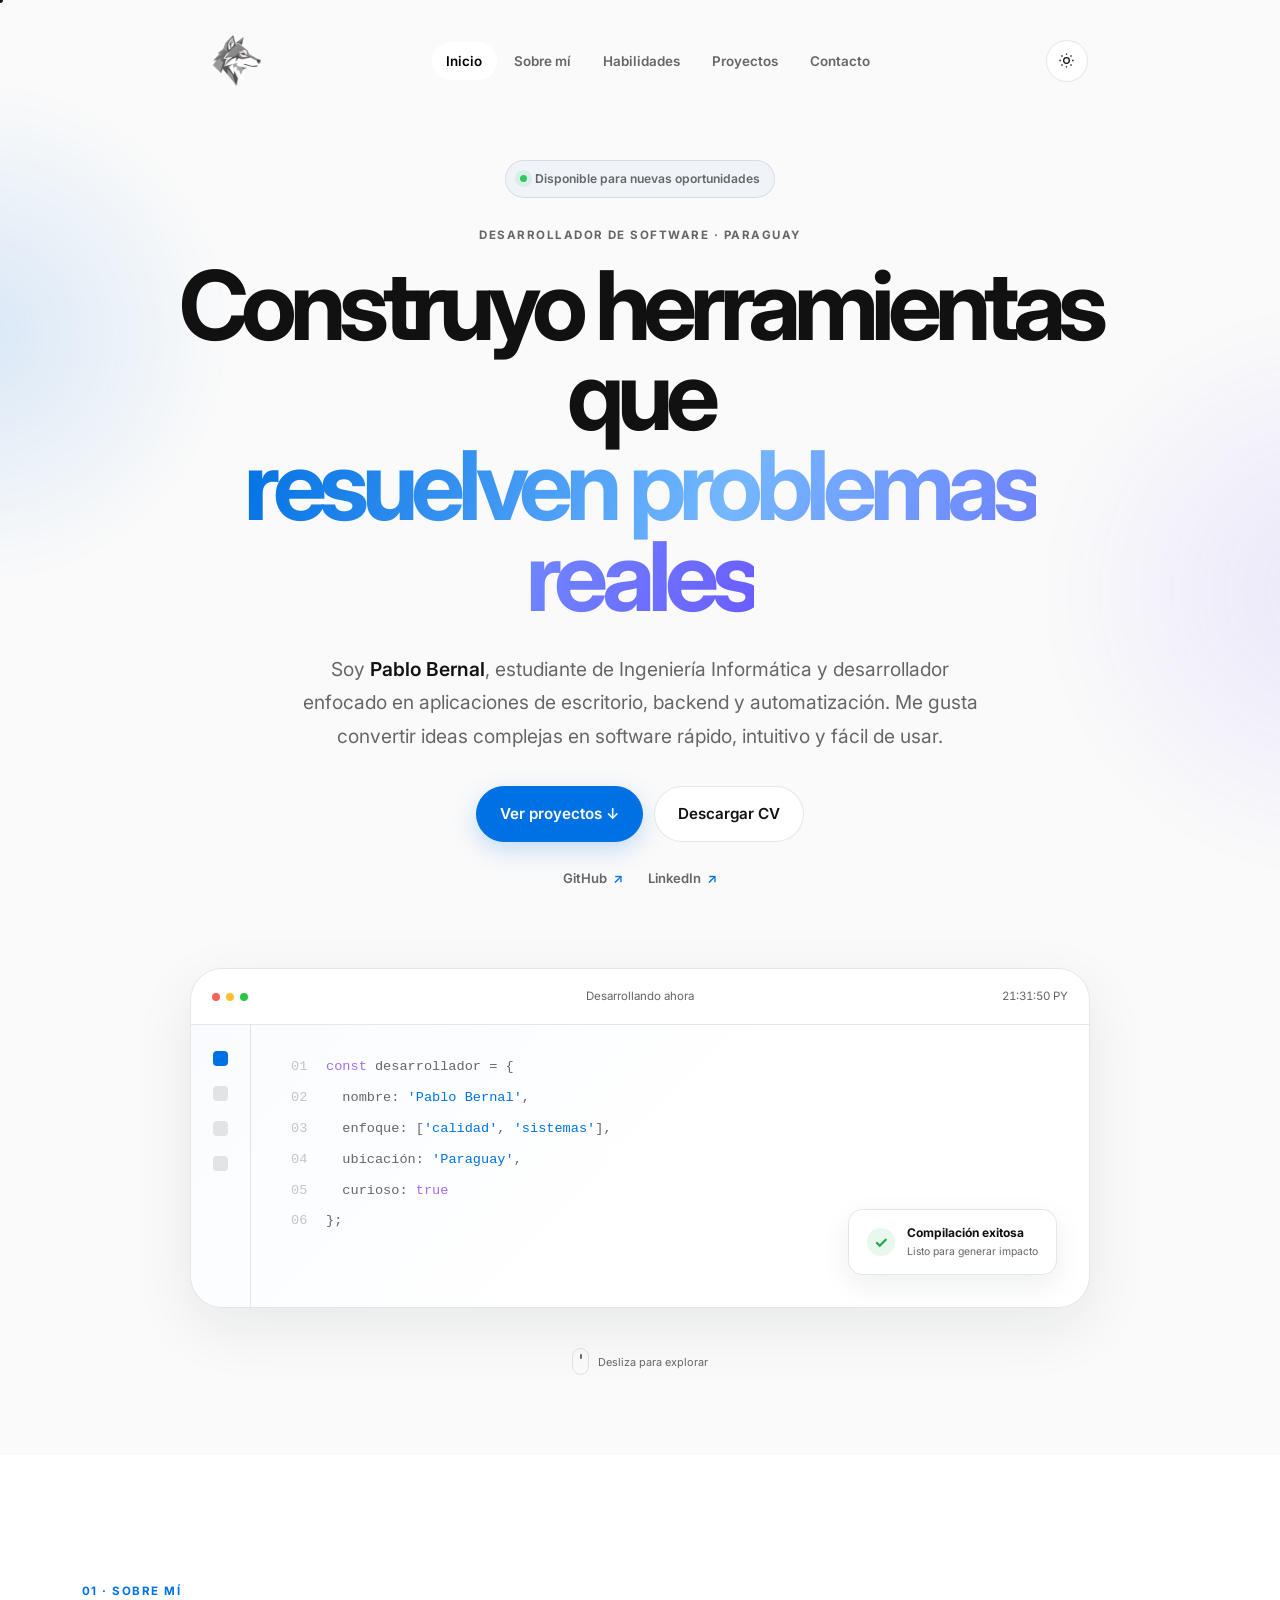
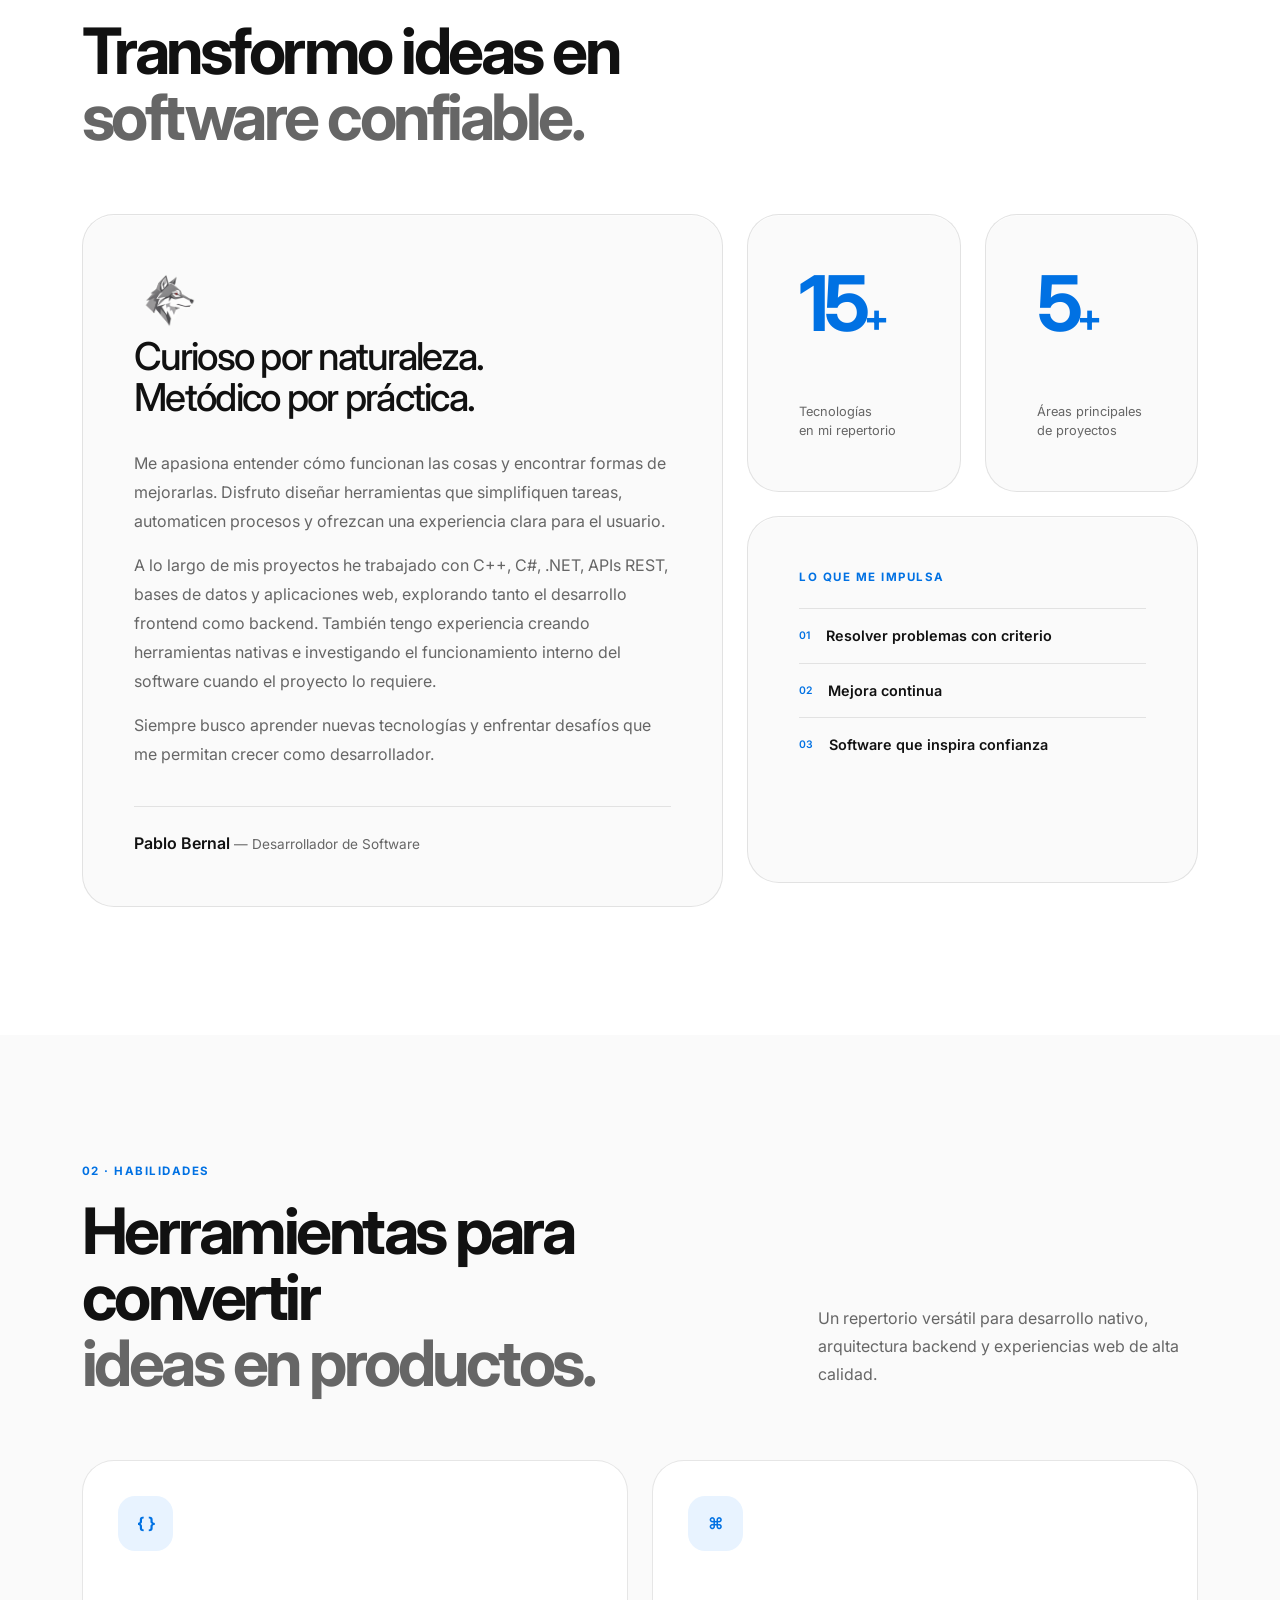
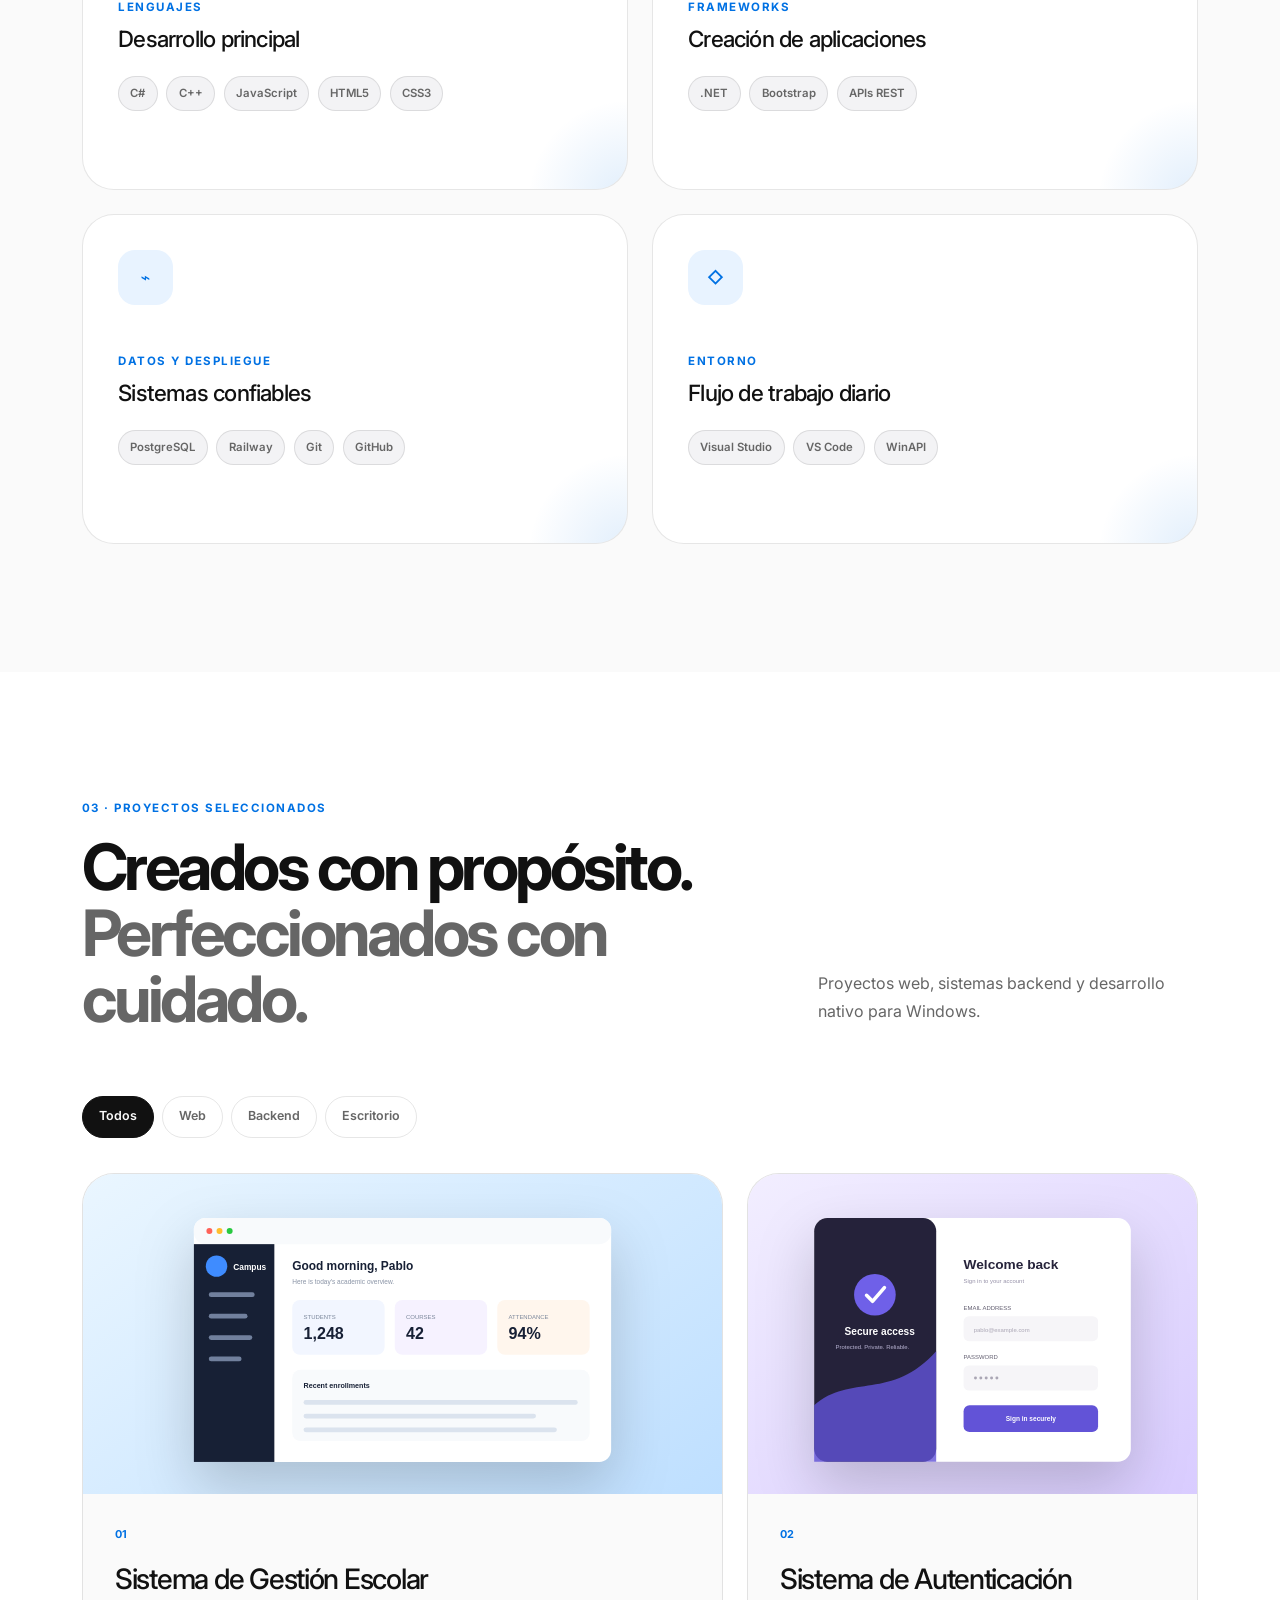
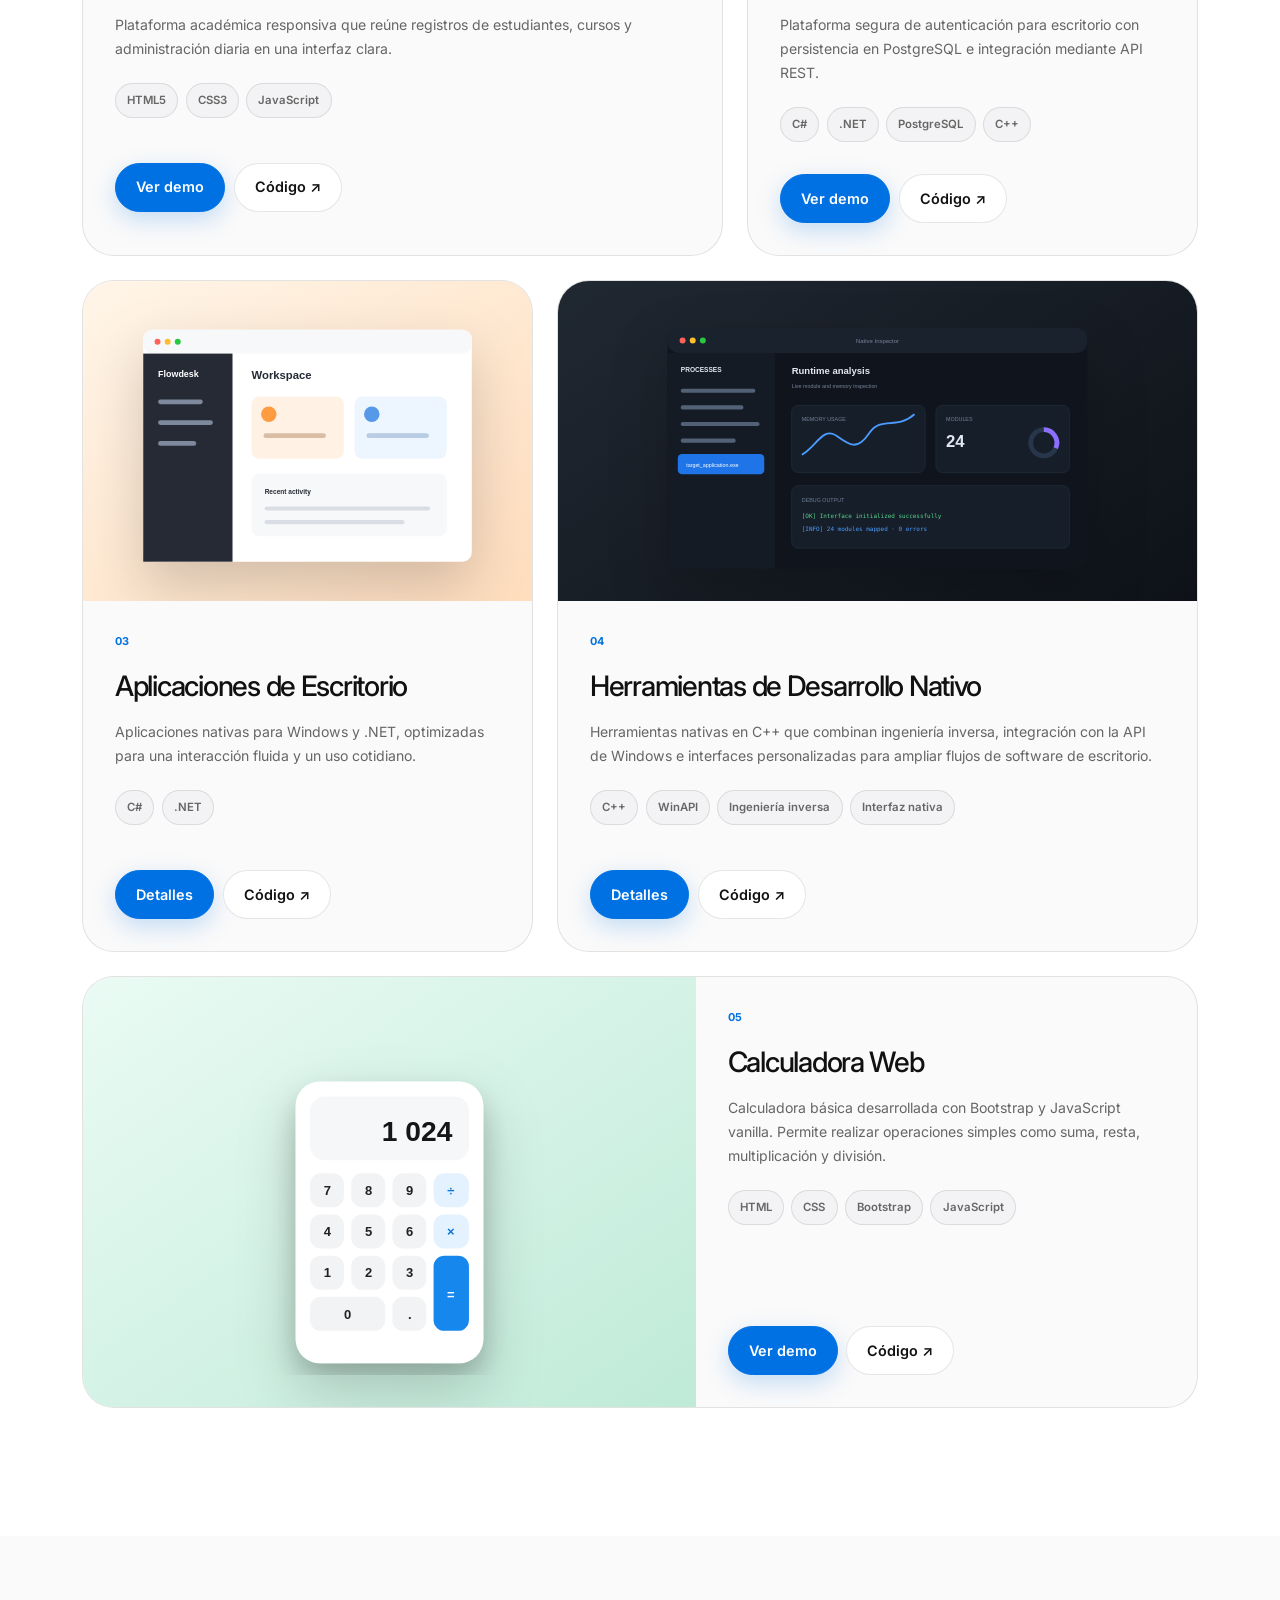
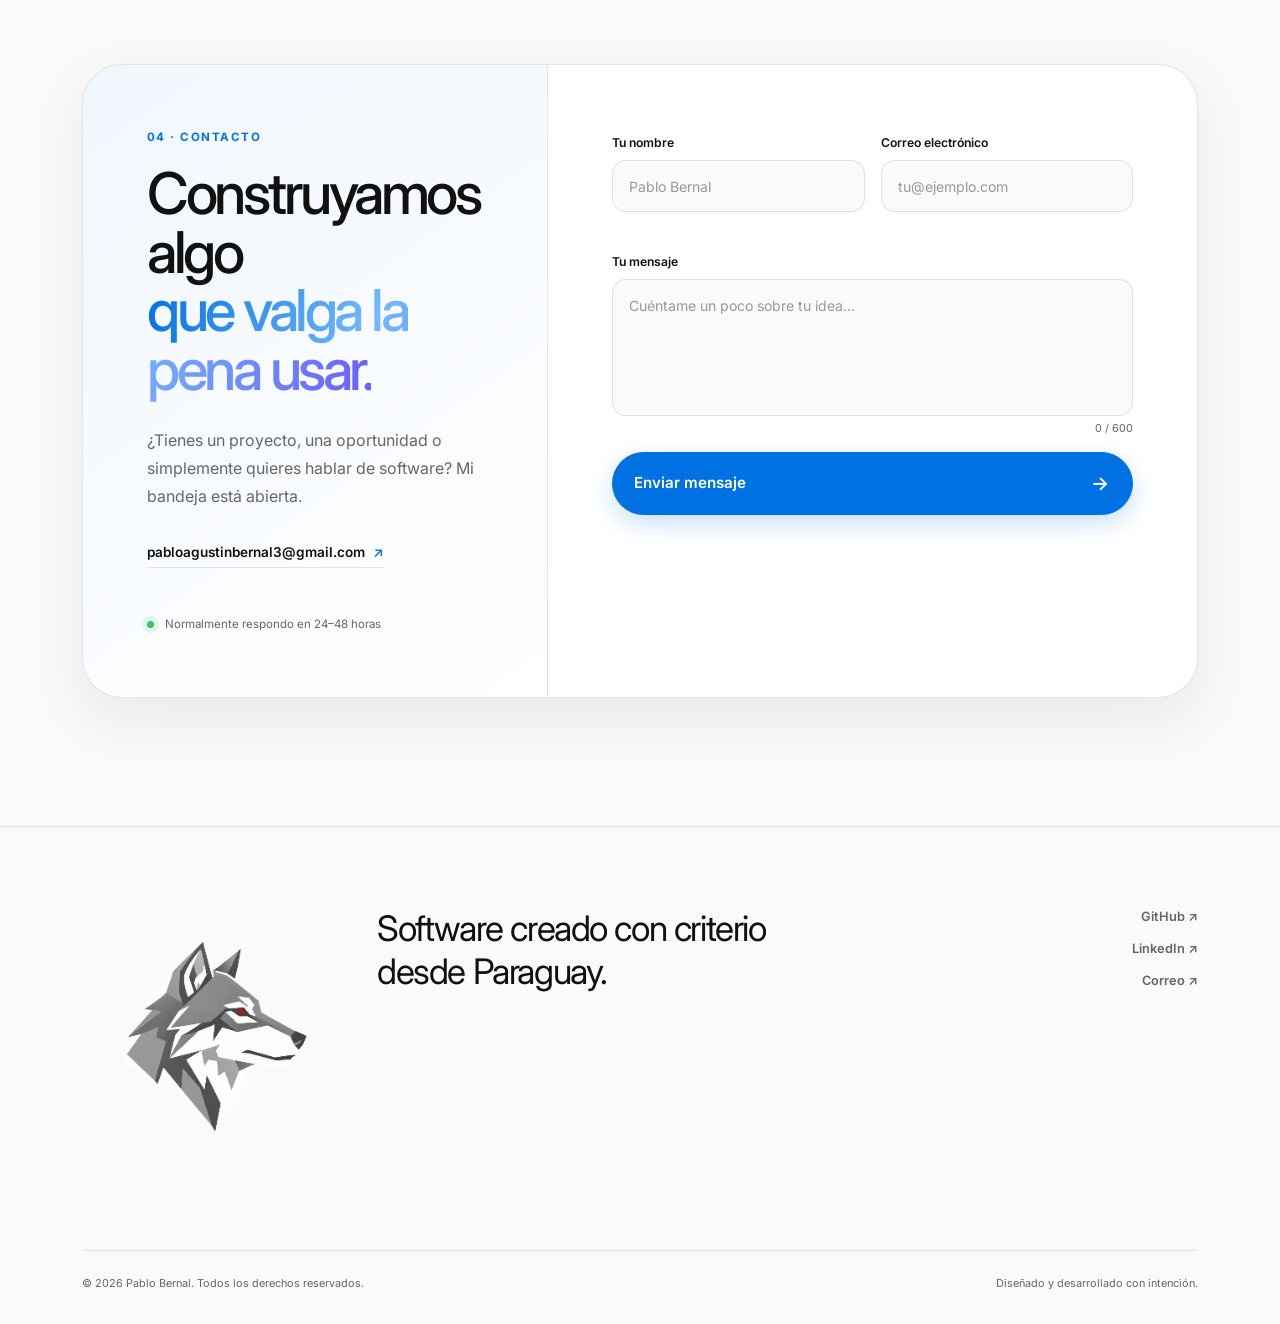
==== index.html @ 48cc70f5 "Initial portfolio" ====
<!doctype html>
<html lang="es" data-theme="light">
<head>
  <meta charset="utf-8">
  <meta name="viewport" content="width=device-width, initial-scale=1">
  <meta name="description" content="Pablo Bernal — Desarrollador de Software y estudiante de Ingeniería Informática de Paraguay.">
  <meta name="theme-color" content="#fafafa">
  <title>Pablo Bernal — Desarrollador de Software</title>
  <link rel="preconnect" href="https://fonts.googleapis.com">
  <link rel="preconnect" href="https://fonts.gstatic.com" crossorigin>
  <link href="https://fonts.googleapis.com/css2?family=Inter:wght@400;500;600;700;800&display=swap" rel="stylesheet">
  <link href="https://cdn.jsdelivr.net/npm/bootstrap@5.3.3/dist/css/bootstrap.min.css" rel="stylesheet">
  <link rel="icon" href="assets/wolfminimalism.png" type="image/svg+xml">
  <link rel="stylesheet" href="css/variables.css">
  <link rel="stylesheet" href="css/base.css">
  <link rel="stylesheet" href="css/navbar.css">
  <link rel="stylesheet" href="css/hero.css">
  <link rel="stylesheet" href="css/about.css">
  <link rel="stylesheet" href="css/skills.css">
  <link rel="stylesheet" href="css/projects.css">
  <link rel="stylesheet" href="css/contact.css">
  <link rel="stylesheet" href="css/footer.css">
  <link rel="stylesheet" href="css/animations.css">
  <link rel="stylesheet" href="css/cursor.css">
  <link rel="stylesheet" href="css/responsive.css">
</head>
<body>
 <div class="page-loader" id="pageLoader" aria-hidden="true">

    <div class="loader-mark">

        <img src="assets/wolfminimalism.png" alt="Pablo Bernal" class="loader-logo">

    </div>

</div>
  <div class="cursor-dot" id="cursorDot" aria-hidden="true"></div>
  <div class="cursor-ring" id="cursorRing" aria-hidden="true"></div>
  <div class="scroll-progress" id="scrollProgress" aria-hidden="true"></div>

  <header>
    <nav class="navbar navbar-expand-lg fixed-top" id="mainNav" aria-label="Navegación principal">
      <div class="container nav-shell">
        <div class="loader-mark">

        <img src="assets/wolfminimalism.png" alt="Pablo Bernal" class="loader-logo">

    </div>

        <div class="d-flex align-items-center gap-2 order-lg-3">
          <button class="theme-toggle magnetic" id="themeToggle" type="button" aria-label="Cambiar a modo oscuro">
            <svg class="sun-icon" aria-hidden="true" viewBox="0 0 24 24"><circle cx="12" cy="12" r="4"/><path d="M12 2v2M12 20v2M4.93 4.93l1.42 1.42M17.66 17.66l1.41 1.41M2 12h2M20 12h2M4.93 19.07l1.42-1.42M17.66 6.34l1.41-1.41"/></svg>
            <svg class="moon-icon" aria-hidden="true" viewBox="0 0 24 24"><path d="M21 12.79A9 9 0 1 1 11.21 3 7 7 0 0 0 21 12.79Z"/></svg>
          </button>
          <button class="navbar-toggler" type="button" data-bs-toggle="collapse" data-bs-target="#navbarMenu" aria-controls="navbarMenu" aria-expanded="false" aria-label="Abrir navegación"><span class="toggler-line"></span><span class="toggler-line"></span></button>
        </div>
        <div class="collapse navbar-collapse justify-content-center" id="navbarMenu">
          <ul class="navbar-nav align-items-lg-center">
            <li class="nav-item"><a class="nav-link active" href="#home">Inicio</a></li>
            <li class="nav-item"><a class="nav-link" href="#about">Sobre mí</a></li>
            <li class="nav-item"><a class="nav-link" href="#skills">Habilidades</a></li>
            <li class="nav-item"><a class="nav-link" href="#projects">Proyectos</a></li>
            <li class="nav-item"><a class="nav-link" href="#contact">Contacto</a></li>
          </ul>
        </div>
      </div>
    </nav>
  </header>

  <main>
    <section class="hero d-flex align-items-center" id="home" aria-labelledby="hero-title">
      <div class="hero-orb orb-one" data-parallax="0.04"></div><div class="hero-orb orb-two" data-parallax="-0.025"></div>
      <div class="container position-relative">
        <div class="hero-content mx-auto text-center">
          <div class="availability-pill hero-animate"><span></span> Disponible para nuevas oportunidades</div>
          <p class="eyebrow hero-animate">Desarrollador de Software · Paraguay</p>
          <h1 class="hero-title hero-animate" id="hero-title">Construyo herramientas que<br><span class="gradient-text">resuelven problemas reales</span></h1>
          <p class="hero-description hero-animate">Soy <strong>Pablo Bernal</strong>, estudiante de Ingeniería Informática y desarrollador enfocado en aplicaciones de escritorio, backend y automatización. Me gusta convertir ideas complejas en software rápido, intuitivo y fácil de usar.</p>
          <div class="hero-actions hero-animate">
            <a class="btn btn-primary btn-lg magnetic" href="#projects">Ver proyectos <span aria-hidden="true">↓</span></a>
            <a class="btn btn-secondary btn-lg magnetic" href="assets/CV-PB.png" download>Descargar CV</a>
          </div>
          <div class="hero-socials hero-animate" aria-label="Social profiles">
            <a href="https://github.com/" target="_blank" rel="noopener" class="text-link magnetic">GitHub <span>↗</span></a>
            <a href="https://www.linkedin.com/" target="_blank" rel="noopener" class="text-link magnetic">LinkedIn <span>↗</span></a>
          </div>
        </div>
        <div class="hero-visual reveal" data-parallax="0.018" aria-label="Ilustración de una interfaz de código">
          <div class="visual-topbar"><div class="window-dots"><i></i><i></i><i></i></div><span>Desarrollando ahora</span><div class="live-clock" id="liveClock" aria-label="Hora local"></div></div>
          <div class="visual-body">
            <aside class="visual-sidebar"><span class="active"></span><span></span><span></span><span></span></aside>
            <div class="visual-code"><p><i>01</i><span class="code-purple">const</span> desarrollador = {</p><p><i>02</i>&nbsp;&nbsp;nombre: <span class="code-blue">'Pablo Bernal'</span>,</p><p><i>03</i>&nbsp;&nbsp;enfoque: [<span class="code-blue">'calidad'</span>, <span class="code-blue">'sistemas'</span>],</p><p><i>04</i>&nbsp;&nbsp;ubicación: <span class="code-blue">'Paraguay'</span>,</p><p><i>05</i>&nbsp;&nbsp;curioso: <span class="code-purple">true</span></p><p><i>06</i>};</p></div>
            <div class="status-card"><span class="status-icon">✓</span><div><strong>Compilación exitosa</strong><small>Listo para generar impacto</small></div></div>
          </div>
        </div>
        <a class="scroll-cue" href="#about" aria-label="Ir a Sobre mí"><span></span>Desliza para explorar</a>
      </div>
    </section>

    <section class="section about" id="about" aria-labelledby="about-title">
      <div class="container">
        <div class="section-heading reveal"><p class="eyebrow">01 · Sobre mí</p><h2 id="about-title">Transformo ideas en<br><span class="text-muted-custom">software confiable.</span></h2></div>
        <div class="row g-4 align-items-stretch">
          <div class="col-lg-7 reveal"><article class="about-story h-100"><div class="loader-mark">

              <img src="assets/wolfminimalism.png" alt="Pablo Bernal" class="loader-logo">

          </div>
          <h3>Curioso por naturaleza.<br>Metódico por práctica.</h3><p>Me apasiona entender cómo funcionan las cosas y encontrar formas de mejorarlas. Disfruto diseñar herramientas que simplifiquen tareas, automaticen procesos y ofrezcan una experiencia clara para el usuario.</p><p>A lo largo de mis proyectos he trabajado con C++, C#, .NET, APIs REST, bases de datos y aplicaciones web, explorando tanto el desarrollo frontend como backend. También tengo experiencia creando herramientas nativas e investigando el funcionamiento interno del software cuando el proyecto lo requiere.</p><p>Siempre busco aprender nuevas tecnologías y enfrentar desafíos que me permitan crecer como desarrollador.</p><div class="signature">Pablo Bernal <span>— Desarrollador de Software</span></div></article></div>
          <div class="col-lg-5">
            <div class="row g-4 h-100">
              <div class="col-6 reveal"><article class="stat-card"><strong class="counter" data-target="15">0</strong><span>Tecnologías<br>en mi repertorio</span></article></div>
              <div class="col-6 reveal"><article class="stat-card"><strong class="counter" data-target="5">0</strong><span>Áreas principales<br>de proyectos</span></article></div>
              <div class="col-12 reveal"><article class="principles-card"><p class="eyebrow">Lo que me impulsa</p><ul><li><span>01</span>Resolver problemas con criterio</li><li><span>02</span>Mejora continua</li><li><span>03</span>Software que inspira confianza</li></ul></article></div>
            </div>
          </div>
        </div>
      </div>
    </section>

    <section class="section skills" id="skills" aria-labelledby="skills-title">
      <div class="container">
        <div class="section-heading section-heading-split reveal"><div><p class="eyebrow">02 · Habilidades</p><h2 id="skills-title">Herramientas para convertir<br><span class="text-muted-custom">ideas en productos.</span></h2></div><p>Un repertorio versátil para desarrollo nativo, arquitectura backend y experiencias web de alta calidad.</p></div>
        <div class="skills-grid">
          <article class="skill-group reveal"><div class="skill-icon">{ }</div><p class="eyebrow">Lenguajes</p><h3>Desarrollo principal</h3><div class="skill-tags"><span>C#</span><span>C++</span><span>JavaScript</span><span>HTML5</span><span>CSS3</span></div></article>
          <article class="skill-group reveal"><div class="skill-icon">⌘</div><p class="eyebrow">Frameworks</p><h3>Creación de aplicaciones</h3><div class="skill-tags"><span>.NET</span><span>Bootstrap</span><span>APIs REST</span></div></article>
          <article class="skill-group reveal"><div class="skill-icon">⌁</div><p class="eyebrow">Datos y despliegue</p><h3>Sistemas confiables</h3><div class="skill-tags"><span>PostgreSQL</span><span>Railway</span><span>Git</span><span>GitHub</span></div></article>
          <article class="skill-group reveal"><div class="skill-icon">◇</div><p class="eyebrow">Entorno</p><h3>Flujo de trabajo diario</h3><div class="skill-tags"><span>Visual Studio</span><span>VS Code</span><span>WinAPI</span></div></article>
        </div>
      </div>
    </section>

    <section class="section projects" id="projects" aria-labelledby="projects-title">
      <div class="container">
        <div class="section-heading section-heading-split reveal"><div><p class="eyebrow">03 · Proyectos seleccionados</p><h2 id="projects-title">Creados con propósito.<br><span class="text-muted-custom">Perfeccionados con cuidado.</span></h2></div><p>Proyectos web, sistemas backend y desarrollo nativo para Windows.</p></div>
        <div class="project-filters reveal" role="group" aria-label="Filtrar proyectos"><button class="filter-btn active" data-filter="all">Todos</button><button class="filter-btn" data-filter="web">Web</button><button class="filter-btn" data-filter="backend">Backend</button><button class="filter-btn" data-filter="desktop">Escritorio</button></div>
        <div class="row g-4 project-grid">
          <div class="col-lg-7 project-item reveal" data-category="web"><article class="project-card project-featured"><div class="project-image project-blue"><img src="assets/images/school-system.svg" alt="Interfaz del Sistema de Gestión Escolar" loading="lazy"></div><div class="project-content"><div><span class="project-number">01</span><h3>Sistema de Gestión Escolar</h3><p>Plataforma académica responsiva que reúne registros de estudiantes, cursos y administración diaria en una interfaz clara.</p><div class="tech-list"><span>HTML5</span><span>CSS3</span><span>JavaScript</span></div></div><div class="project-actions"><a href="https://www.figma.com/make/eIJCAXP1tcIhtgAiVK5h4w/Sistema-de-Gesti%C3%B3n-Escolar?code-node-id=0-9&p=f&fullscreen=1" class="btn btn-sm btn-primary magnetic">Ver demo</a><a href="https://github.com/" target="_blank" rel="noopener" class="btn btn-sm btn-ghost magnetic">Código ↗</a></div></div></article></div>
          <div class="col-lg-5 project-item reveal" data-category="backend"><article class="project-card"><div class="project-image project-purple"><img src="assets/images/auth-system.svg" alt="Interfaz del Sistema de Autenticación" loading="lazy"></div><div class="project-content"><div><span class="project-number">02</span><h3>Sistema de Autenticación</h3><p>Plataforma segura de autenticación para escritorio con persistencia en PostgreSQL e integración mediante API REST.</p><div class="tech-list"><span>C#</span><span>.NET</span><span>PostgreSQL</span><span>C++</span></div></div><div class="project-actions"><a href="#contact" class="btn btn-sm btn-primary magnetic">Ver demo</a><a href="https://github.com/" target="_blank" rel="noopener" class="btn btn-sm btn-ghost magnetic">Código ↗</a></div></div></article></div>
          <div class="col-lg-5 project-item reveal" data-category="desktop"><article class="project-card"><div class="project-image project-warm"><img src="assets/images/desktop-app.svg" alt="Aplicación nativa de productividad" loading="lazy"></div><div class="project-content"><div><span class="project-number">03</span><h3>Aplicaciones de Escritorio</h3><p>Aplicaciones nativas para Windows y .NET, optimizadas para una interacción fluida y un uso cotidiano.</p><div class="tech-list"><span>C#</span><span>.NET</span></div></div><div class="project-actions"><a href="#contact" class="btn btn-sm btn-primary magnetic">Detalles</a><a href="https://github.com/" target="_blank" rel="noopener" class="btn btn-sm btn-ghost magnetic">Código ↗</a></div></div></article></div>
          <div class="col-lg-7 project-item reveal" data-category="desktop"><article class="project-card project-featured"><div class="project-image project-dark"><img src="assets/images/native-tools.svg" alt="Interfaz de una herramienta nativa en C++" loading="lazy"></div><div class="project-content"><div><span class="project-number">04</span><h3>Herramientas de Desarrollo Nativo</h3><p>Herramientas nativas en C++ que combinan ingeniería inversa, integración con la API de Windows e interfaces personalizadas para ampliar flujos de software de escritorio.</p><div class="tech-list"><span>C++</span><span>WinAPI</span><span>Ingeniería inversa</span><span>Interfaz nativa</span></div></div><div class="project-actions"><a href="#contact" class="btn btn-sm btn-primary magnetic">Detalles</a><a href="https://github.com/" target="_blank" rel="noopener" class="btn btn-sm btn-ghost magnetic">Código ↗</a></div></div></article></div>
          <div class="col-12 project-item reveal" data-category="web"><article class="project-card calculator-project"><div class="project-image project-green"><img src="assets/images/calculator.svg" alt="Vista previa de la Calculadora Web" loading="lazy"></div><div class="project-content"><div><span class="project-number">05</span><h3>Calculadora Web</h3><p>Calculadora básica desarrollada con Bootstrap y JavaScript vanilla. Permite realizar operaciones simples como suma, resta, multiplicación y división.</p><div class="tech-list"><span>HTML</span><span>CSS</span><span>Bootstrap</span><span>JavaScript</span></div></div><div class="project-actions"><a href="calculator.html" class="btn btn-sm btn-primary magnetic">Ver demo</a><a href="https://github.com/" target="_blank" rel="noopener" class="btn btn-sm btn-ghost magnetic">Código ↗</a></div></div></article></div>
        </div>
      </div>
    </section>

    <section class="section contact" id="contact" aria-labelledby="contact-title">
      <div class="container"><div class="contact-shell reveal"><div class="row g-0">
        <div class="col-lg-5 contact-copy"><p class="eyebrow">04 · Contacto</p><h2 id="contact-title">Construyamos algo<br><span class="gradient-text">que valga la pena usar.</span></h2><p>¿Tienes un proyecto, una oportunidad o simplemente quieres hablar de software? Mi bandeja está abierta.</p><a class="email-link magnetic" href="mailto:pabloagustinbernal3@gmail.com">pabloagustinbernal3@gmail.com <span>↗</span></a><div class="contact-note"><span></span>Normalmente respondo en 24–48 horas</div></div>
        <div class="col-lg-7 contact-form-wrap"><form id="contactForm" novalidate><div class="row g-3"><div class="col-md-6"><label for="name" class="form-label">Tu nombre</label><input type="text" class="form-control" id="name" name="name" placeholder="Pablo Bernal" autocomplete="name"><div class="field-error" id="nameError"></div></div><div class="col-md-6"><label for="email" class="form-label">Correo electrónico</label><input type="email" class="form-control" id="email" name="email" placeholder="tu@ejemplo.com" autocomplete="email"><div class="field-error" id="emailError"></div></div><div class="col-12"><label for="message" class="form-label">Tu mensaje</label><textarea class="form-control" id="message" name="message" rows="5" placeholder="Cuéntame un poco sobre tu idea..."></textarea><div class="field-meta"><div class="field-error" id="messageError"></div><small id="charCount">0 / 600</small></div></div><div class="col-12"><button class="btn btn-primary btn-lg w-100 magnetic" type="submit"><span>Enviar mensaje</span><i aria-hidden="true">→</i></button></div></div><div class="form-success" id="formSuccess" role="status"><span>✓</span><div><strong>Mensaje listo para enviar.</strong><p>Se abrirá tu aplicación de correo para completar el envío.</p></div></div></form></div>
      </div></div></div>
    </section>
  </main>

  <footer class="footer"><div class="container"><div class="footer-top"><a class="footer-brand magnetic" href="#home"><img src="assets/wolfminimalism.png" alt="Pablo" class="calc-navbar-logo"></a><p>Software creado con criterio<br>desde Paraguay.</p><div class="footer-links"><a href="https://github.com/" target="_blank" rel="noopener">GitHub ↗</a><a href="https://www.linkedin.com/" target="_blank" rel="noopener">LinkedIn ↗</a><a href="mailto:pabloagustinbernal3@gmail.com">Correo ↗</a></div></div><div class="footer-bottom"><span>© <span id="currentYear"></span> Pablo Bernal. Todos los derechos reservados.</span><span>Diseñado y desarrollado con intención.</span></div></div></footer>

  <button class="back-to-top magnetic" id="backToTop" type="button" aria-label="Volver arriba">↑</button>
  <script src="https://cdn.jsdelivr.net/npm/bootstrap@5.3.3/dist/js/bootstrap.bundle.min.js"></script>
  <script type="module" src="js/main.js"></script>
</body>
</html>
---- css/variables.css ----
:root {
    --bg: #fafafa;
    --surface: #fff;
    --surface-2: #f3f3f5;
    --text: #111;
    --muted: #666;
    --line: rgba(17, 17, 17, .1);
    --accent: #0071e3;
    --accent-rgb: 0, 113, 227;
    --accent-soft: #e8f3ff;
    --nav: rgba(250, 250, 250, .72);
    --shadow: 0 20px 60px rgba(17, 24, 39, .08);
    --shadow-sm: 0 10px 30px rgba(17, 24, 39, .07);
    --radius-xl: 32px;
    --radius-lg: 24px;
    --radius-md: 16px;
    --ease: cubic-bezier(.22, 1, .36, 1);
    --section-space: clamp(6rem, 10vw, 10rem)
}

[data-theme="dark"] {
    --bg: #0d1117;
    --surface: #161b22;
    --surface-2: #1c222b;
    --text: #f5f5f5;
    --muted: #9aa4b2;
    --line: rgba(255, 255, 255, .1);
    --accent: #4ea1ff;
    --accent-rgb: 78, 161, 255;
    --accent-soft: #15263a;
    --nav: rgba(13, 17, 23, .72);
    --shadow: 0 24px 70px rgba(0, 0, 0, .28);
    --shadow-sm: 0 12px 34px rgba(0, 0, 0, .24)
}
---- css/base.css ----
* {
    box-sizing: border-box
}

html {
    scroll-behavior: smooth;
    scroll-padding-top: 110px
}

body {
    margin: 0;
    background: var(--bg);
    color: var(--text);
    font-family: Inter, system-ui, sans-serif;
    -webkit-font-smoothing: antialiased;
    overflow-x: hidden;
    transition: background .45s, color .45s
}

::selection {
    background: rgba(var(--accent-rgb), .2);
    color: var(--text)
}

a {
    color: inherit;
    text-decoration: none
}

img {
    max-width: 100%;
    display: block
}

.section {
    padding: var(--section-space) 0;
    position: relative
}

.eyebrow {
    text-transform: uppercase;
    letter-spacing: .13em;
    font-size: .72rem;
    font-weight: 700;
    color: var(--accent);
    margin-bottom: 1.1rem
}

.section-heading {
    margin-bottom: clamp(2.5rem, 5vw, 4.5rem)
}

.section-heading h2 {
    font-size: clamp(2.5rem, 5vw, 4.75rem);
    line-height: 1.03;
    letter-spacing: -.055em;
    font-weight: 700;
    margin: 0
}

.section-heading-split {
    display: flex;
    justify-content: space-between;
    align-items: flex-end;
    gap: 3rem
}

.section-heading-split>p {
    max-width: 380px;
    color: var(--muted);
    line-height: 1.75;
    margin: 0 0 .45rem
}

.text-muted-custom {
    color: var(--muted)
}

.gradient-text {
    background: linear-gradient(110deg, var(--accent), #74b7ff 48%, #6b5cff);
    -webkit-background-clip: text;
    background-clip: text;
    color: transparent
}

.btn {
    border-radius: 999px;
    font-weight: 600;
    font-size: .9rem;
    padding: .8rem 1.25rem;
    transition: transform .3s var(--ease), box-shadow .3s, border-color .3s, background .3s
}

.btn-lg {
    padding: 1rem 1.45rem;
    font-size: .95rem
}

.btn-primary {
    background: var(--accent);
    border-color: var(--accent);
    box-shadow: 0 8px 24px rgba(var(--accent-rgb), .22)
}

.btn-primary:hover {
    background: var(--accent);
    border-color: var(--accent);
    transform: translateY(-2px);
    box-shadow: 0 12px 30px rgba(var(--accent-rgb), .32)
}

.btn-secondary,
.btn-ghost {
    background: var(--surface);
    border: 1px solid var(--line);
    color: var(--text)
}

.btn-secondary:hover,
.btn-ghost:hover {
    background: var(--surface-2);
    border-color: rgba(var(--accent-rgb), .22);
    color: var(--text);
    transform: translateY(-2px)
}

.scroll-progress {
    position: fixed;
    left: 0;
    top: 0;
    width: 0;
    height: 2px;
    background: var(--accent);
    z-index: 2000
}

.back-to-top {
    position: fixed;
    right: 1.4rem;
    bottom: 1.4rem;
    width: 46px;
    height: 46px;
    border: 1px solid var(--line);
    border-radius: 50%;
    background: var(--surface);
    color: var(--text);
    box-shadow: var(--shadow-sm);
    z-index: 50;
    opacity: 0;
    transform: translateY(15px);
    pointer-events: none;
    transition: .3s var(--ease)
}

.back-to-top.visible {
    opacity: 1;
    transform: none;
    pointer-events: auto
}

html {
    overflow-x: hidden
}
---- css/navbar.css ----
.navbar {
    padding: 1rem 0;
    transition: padding .4s var(--ease), transform .4s
}

.nav-shell {
    max-width: 920px;
    border: 1px solid transparent;
    border-radius: 999px;
    padding: .55rem .7rem .55rem 1.25rem;
    transition: .4s var(--ease)
}

.navbar.scrolled .nav-shell {
    background: var(--nav);
    border-color: var(--line);
    box-shadow: 0 12px 40px rgba(0, 0, 0, .08);
    backdrop-filter: blur(22px);
    -webkit-backdrop-filter: blur(22px)
}

.navbar-brand,
.footer-brand {
    font-weight: 800;
    letter-spacing: -.07em;
    font-size: 1.25rem
}

.navbar-brand span,
.footer-brand span {
    color: var(--accent)
}

.navbar-nav {
    gap: .2rem
}

.nav-link {
    position: relative !important;
    color: var(--muted);
    font-size: .84rem;
    font-weight: 600;
    padding: .55rem .9rem !important;
    border-radius: 999px;
    transition: .25s
}

.nav-link:hover,
.nav-link.active {
    color: var(--text);
    background: var(--surface)
}

.theme-toggle {
    width: 42px;
    height: 42px;
    border-radius: 50%;
    border: 1px solid var(--line);
    background: var(--surface);
    color: var(--text);
    display: grid;
    place-items: center
}

.theme-toggle svg {
    position: absolute;
    width: 17px;
    height: 17px;
    fill: none;
    stroke: currentColor;
    stroke-width: 1.8;
    transition: transform .4s, opacity .3s
}

.moon-icon {
    opacity: 0;
    transform: rotate(-40deg) scale(.7)
}

[data-theme="dark"] .sun-icon {
    opacity: 0;
    transform: rotate(40deg) scale(.7)
}

[data-theme="dark"] .moon-icon {
    opacity: 1;
    transform: none
}

.navbar-toggler {
    border: 0;
    padding: .45rem;
    box-shadow: none !important
}

.toggler-line {
    display: block;
    width: 20px;
    height: 1.5px;
    background: var(--text);
    margin: 5px
}
.loader-logo{

    width:70px;

    filter:drop-shadow(0 0 15px rgba(255,255,255,.25));

}

@keyframes logoPulse{

    0%{

        transform:scale(.9);
        opacity:.6;

    }

    50%{

        transform:scale(1);
        opacity:1;

    }

    100%{

        transform:scale(.9);
        opacity:.6;

    }

}
---- css/hero.css ----
.hero {
    min-height: 100vh;
    padding: 10rem 0 5rem;
    overflow: hidden
}

.hero-content {
    max-width: 970px;
    position: relative;
    z-index: 2
}

.availability-pill {
    display: inline-flex;
    align-items: center;
    gap: .55rem;
    border: 1px solid var(--line);
    background: rgba(var(--accent-rgb), .04);
    border-radius: 999px;
    padding: .55rem .85rem;
    color: var(--muted);
    font-size: .76rem;
    font-weight: 600;
    margin-bottom: 1.8rem
}

.availability-pill span,
.contact-note span {
    width: 7px;
    height: 7px;
    border-radius: 50%;
    background: #32c566;
    box-shadow: 0 0 0 5px rgba(50, 197, 102, .12)
}

.hero .eyebrow {
    color: var(--muted);
    margin-bottom: 1rem
}

.hero-title {
    font-size: clamp(3.25rem, 7.5vw, 7rem);
    line-height: .94;
    letter-spacing: -.075em;
    font-weight: 700;
    margin-bottom: 2rem
}

.hero-description {
    max-width: 690px;
    margin: 0 auto 2rem;
    color: var(--muted);
    font-size: clamp(1rem, 1.5vw, 1.2rem);
    line-height: 1.75
}

.hero-description strong {
    color: var(--text);
    font-weight: 600
}

.hero-actions {
    display: flex;
    justify-content: center;
    gap: .7rem;
    flex-wrap: wrap
}

.hero-socials {
    display: flex;
    justify-content: center;
    gap: 1.6rem;
    margin-top: 1.65rem
}

.text-link {
    color: var(--muted);
    font-size: .82rem;
    font-weight: 600
}

.text-link span {
    color: var(--accent);
    margin-left: .2rem
}

.hero-visual {
    max-width: 900px;
    height: 340px;
    margin: 5rem auto 0;
    background: var(--surface);
    border: 1px solid var(--line);
    border-radius: var(--radius-xl);
    box-shadow: var(--shadow);
    overflow: hidden;
    position: relative
}

.visual-topbar {
    height: 56px;
    border-bottom: 1px solid var(--line);
    display: grid;
    grid-template-columns: 1fr auto 1fr;
    align-items: center;
    padding: 0 1.3rem;
    color: var(--muted);
    font-size: .72rem
}

.window-dots {
    display: flex;
    gap: 6px
}

.window-dots i {
    width: 8px;
    height: 8px;
    border-radius: 50%;
    background: #ff6258
}

.window-dots i:nth-child(2) {
    background: #ffbe2e
}

.window-dots i:nth-child(3) {
    background: #28c940
}

.live-clock {
    justify-self: end;
    font-variant-numeric: tabular-nums
}

.visual-body {
    height: calc(100% - 56px);
    display: flex;
    position: relative;
    background: linear-gradient(135deg, rgba(var(--accent-rgb), .025), transparent 55%)
}

.visual-sidebar {
    width: 60px;
    border-right: 1px solid var(--line);
    padding: 1.6rem 0;
    display: flex;
    align-items: center;
    flex-direction: column;
    gap: 1.25rem
}

.visual-sidebar span {
    width: 15px;
    height: 15px;
    border-radius: 4px;
    background: var(--line)
}

.visual-sidebar span.active {
    background: var(--accent)
}

.visual-code {
    padding: 2rem 2.5rem;
    font-family: ui-monospace, SFMono-Regular, Menlo, monospace;
    font-size: .85rem;
    color: var(--muted);
    line-height: 1.5
}

.visual-code p {
    margin: 0 0 .65rem;
    white-space: nowrap
}

.visual-code i {
    display: inline-block;
    width: 35px;
    color: rgba(128, 128, 128, .45);
    font-style: normal
}

.code-purple {
    color: #a36df2
}

.code-blue {
    color: var(--accent)
}

.status-card {
    position: absolute;
    right: 2rem;
    bottom: 2rem;
    background: var(--surface);
    border: 1px solid var(--line);
    border-radius: 15px;
    box-shadow: var(--shadow-sm);
    padding: .9rem 1.1rem;
    display: flex;
    gap: .8rem;
    align-items: center
}

.status-icon {
    width: 28px;
    height: 28px;
    border-radius: 50%;
    display: grid;
    place-items: center;
    background: #e8f8ed;
    color: #22a851;
    font-weight: 700
}

.status-card strong,
.status-card small {
    display: block
}

.status-card strong {
    font-size: .75rem
}

.status-card small {
    font-size: .65rem;
    color: var(--muted);
    margin-top: .15rem
}

.hero-orb {
    position: absolute;
    border-radius: 50%;
    filter: blur(2px);
    pointer-events: none
}

.orb-one {
    width: 520px;
    height: 520px;
    top: 5%;
    left: -280px;
    background: radial-gradient(circle, rgba(var(--accent-rgb), .13), transparent 68%)
}

.orb-two {
    width: 600px;
    height: 600px;
    top: 20%;
    right: -350px;
    background: radial-gradient(circle, rgba(111, 80, 255, .11), transparent 68%)
}

.scroll-cue {
    display: flex;
    align-items: center;
    justify-content: center;
    gap: .6rem;
    color: var(--muted);
    font-size: .68rem;
    margin-top: 2.5rem
}

.scroll-cue span {
    width: 17px;
    height: 27px;
    border: 1px solid var(--line);
    border-radius: 10px;
    position: relative
}

.scroll-cue span:after {
    content: "";
    position: absolute;
    width: 2px;
    height: 5px;
    background: var(--muted);
    border-radius: 2px;
    top: 5px;
    left: 7px;
    animation: scrollCue 1.8s infinite
}

.hero {
    position: relative
}
---- css/about.css ----
.about {
    background: var(--surface)
}

.about-story,
.stat-card,
.principles-card {
    border: 1px solid var(--line);
    border-radius: var(--radius-xl);
    background: var(--bg);
    padding: clamp(1.7rem, 4vw, 3.2rem);
    box-shadow: 0 1px 0 rgba(255, 255, 255, .5) inset
}

.profile-mark {
    width: 56px;
    height: 56px;
    display: grid;
    place-items: center;
    border-radius: 18px;
    background: var(--text);
    color: var(--bg);
    font-size: .9rem;
    font-weight: 800;
    letter-spacing: -.05em;
    margin-bottom: 3rem
}
.loader-logo{

    width:70px;
    height:70px;

    object-fit:contain;

    user-select:none;

    pointer-events:none;

}
.about-story h3 {
    font-size: clamp(1.9rem, 3vw, 3rem);
    line-height: 1.05;
    letter-spacing: -.045em;
    margin-bottom: 2rem
}

.about-story p {
    color: var(--muted);
    line-height: 1.8;
    max-width: 720px
}

.signature {
    font-weight: 600;
    margin-top: 2.3rem;
    padding-top: 1.5rem;
    border-top: 1px solid var(--line)
}

.signature span {
    color: var(--muted);
    font-weight: 400;
    font-size: .85rem
}

.stat-card {
    height: 100%;
    min-height: 210px;
    display: flex;
    flex-direction: column;
    justify-content: space-between
}

.stat-card strong {
    font-size: clamp(3.2rem, 6vw, 5rem);
    letter-spacing: -.07em;
    line-height: 1;
    color: var(--accent)
}

.stat-card strong:after {
    content: "+";
    font-size: .5em
}

.stat-card span {
    font-size: .8rem;
    color: var(--muted);
    line-height: 1.5
}

.principles-card {
    height: 100%;
    min-height: 250px
}

.principles-card ul {
    list-style: none;
    padding: 0;
    margin: 1.4rem 0 0
}

.principles-card li {
    display: flex;
    align-items: center;
    gap: 1rem;
    padding: 1rem 0;
    border-top: 1px solid var(--line);
    font-weight: 600;
    font-size: .9rem
}

.principles-card li span {
    font-size: .65rem;
    color: var(--accent)
}
---- css/skills.css ----
.skills {
    overflow: hidden
}

.skills-grid {
    display: grid;
    grid-template-columns: repeat(2, 1fr);
    gap: 1.5rem
}

.skill-group {
    min-height: 330px;
    padding: 2.2rem;
    border-radius: var(--radius-xl);
    background: var(--surface);
    border: 1px solid var(--line);
    position: relative;
    overflow: hidden;
    transition: transform .45s var(--ease), box-shadow .45s, border-color .45s
}

.skill-group:after {
    content: "";
    position: absolute;
    width: 200px;
    height: 200px;
    border-radius: 50%;
    right: -100px;
    bottom: -110px;
    background: radial-gradient(circle, rgba(var(--accent-rgb), .12), transparent 70%);
    transition: transform .5s
}

.skill-group:hover {
    transform: translateY(-7px);
    box-shadow: var(--shadow);
    border-color: rgba(var(--accent-rgb), .24)
}

.skill-group:hover:after {
    transform: scale(1.35)
}

.skill-icon {
    width: 55px;
    height: 55px;
    border-radius: 17px;
    display: grid;
    place-items: center;
    background: var(--accent-soft);
    color: var(--accent);
    font-weight: 700;
    margin-bottom: 3rem
}

.skill-group .eyebrow {
    margin-bottom: .6rem
}

.skill-group h3 {
    font-size: 1.4rem;
    letter-spacing: -.035em;
    margin-bottom: 1.5rem
}

.skill-tags {
    display: flex;
    flex-wrap: wrap;
    gap: .55rem
}

.skill-tags span,
.tech-list span {
    font-size: .71rem;
    font-weight: 600;
    color: var(--muted);
    background: var(--surface-2);
    border: 1px solid var(--line);
    padding: .5rem .7rem;
    border-radius: 999px
}
---- css/projects.css ----
.projects {
    background: var(--surface)
}

.project-filters {
    display: flex;
    gap: .5rem;
    margin-bottom: 2.2rem;
    flex-wrap: wrap
}

.filter-btn {
    border: 1px solid var(--line);
    background: transparent;
    color: var(--muted);
    padding: .65rem 1rem;
    border-radius: 999px;
    font-size: .78rem;
    font-weight: 600;
    transition: .3s
}

.filter-btn:hover,
.filter-btn.active {
    background: var(--text);
    border-color: var(--text);
    color: var(--bg)
}

.project-item {
    transition: opacity .35s, transform .35s
}

.project-item.filtered-out {
    opacity: 0;
    transform: scale(.96);
    display: none
}

.project-card {
    height: 100%;
    background: var(--bg);
    border: 1px solid var(--line);
    border-radius: var(--radius-xl);
    overflow: hidden;
    transition: transform .5s var(--ease), box-shadow .5s
}

.project-card:hover {
    transform: translateY(-8px);
    box-shadow: var(--shadow)
}

.project-image {
    height: 320px;
    padding: 2rem;
    display: flex;
    align-items: flex-end;
    overflow: hidden
}

.project-image img {
    width: 100%;
    height: 100%;
    object-fit: contain;
    object-position: center bottom;
    filter: drop-shadow(0 24px 28px rgba(0, 0, 0, .18));
    transition: transform .7s var(--ease)
}

.project-card:hover .project-image img {
    transform: translateY(-6px) scale(1.02)
}

.project-blue {
    background: linear-gradient(145deg, #eaf6ff, #bedfff)
}

.project-purple {
    background: linear-gradient(145deg, #f2eeff, #d9ccff)
}

.project-warm {
    background: linear-gradient(145deg, #fff5e8, #ffddbd)
}

.project-dark {
    background: linear-gradient(145deg, #202832, #0e1218)
}

.project-content {
    padding: 2rem;
    display: flex;
    flex-direction: column;
    justify-content: space-between;
    min-height: 350px
}

.project-number {
    display: block;
    color: var(--accent);
    font-size: .68rem;
    font-weight: 700;
    margin-bottom: 1.3rem
}

.project-content h3 {
    font-size: clamp(1.45rem, 2.2vw, 2rem);
    letter-spacing: -.045em;
    margin-bottom: 1rem
}

.project-content p {
    color: var(--muted);
    line-height: 1.7;
    font-size: .88rem
}

.tech-list {
    display: flex;
    flex-wrap: wrap;
    gap: .45rem;
    margin-top: 1.4rem
}

.project-actions {
    display: flex;
    gap: .55rem;
    margin-top: 2rem
}

.project-green {
    background: linear-gradient(145deg, #eafbf4, #bfead8)
}

.calculator-project {
    display: grid;
    grid-template-columns: minmax(0, 1.1fr) minmax(0, .9fr)
}

.calculator-project .project-image {
    height: 100%;
    min-height: 430px
}

.calculator-project .project-content {
    min-height: 430px
}

@media(max-width:991.98px) {
    .calculator-project {
        display: block
    }

    .calculator-project .project-image {
        height: 300px;
        min-height: 0
    }

    .calculator-project .project-content {
        min-height: 320px
    }
}
---- css/contact.css ----
.contact-shell {
    background: var(--surface);
    border: 1px solid var(--line);
    border-radius: calc(var(--radius-xl) + 8px);
    box-shadow: var(--shadow);
    overflow: hidden
}

.contact-copy {
    padding: clamp(2.3rem, 5vw, 5rem);
    background: linear-gradient(145deg, rgba(var(--accent-rgb), .06), transparent)
}

.contact-copy h2 {
    font-size: clamp(2.5rem, 4.5vw, 4.2rem);
    line-height: 1.02;
    letter-spacing: -.06em;
    margin-bottom: 1.7rem
}

.contact-copy>p:not(.eyebrow) {
    color: var(--muted);
    line-height: 1.75;
    max-width: 430px
}

.email-link {
    display: inline-flex;
    gap: .5rem;
    align-items: center;
    font-size: .85rem;
    font-weight: 600;
    margin-top: 1rem;
    padding-bottom: .3rem;
    border-bottom: 1px solid var(--line);
    word-break: break-all
}

.email-link span {
    color: var(--accent)
}

.contact-note {
    display: flex;
    align-items: center;
    gap: .7rem;
    color: var(--muted);
    font-size: .72rem;
    margin-top: 3rem
}

.contact-form-wrap {
    padding: clamp(2.3rem, 5vw, 5rem);
    border-left: 1px solid var(--line)
}

.form-label {
    font-size: .76rem;
    font-weight: 600
}

.form-control {
    background: var(--bg);
    border: 1px solid var(--line);
    border-radius: 14px;
    color: var(--text);
    padding: .9rem 1rem;
    font-size: .88rem;
    transition: .3s
}

.form-control::placeholder {
    color: var(--muted);
    opacity: .65
}

.form-control:focus {
    color: var(--text);
    background: var(--bg);
    border-color: var(--accent);
    box-shadow: 0 0 0 4px rgba(var(--accent-rgb), .1)
}

textarea.form-control {
    resize: none
}

.form-control.is-invalid {
    background-image: none;
    border-color: #e34850
}

.field-error {
    color: #e34850;
    font-size: .68rem;
    min-height: 1.25rem;
    padding: .25rem 0 0
}

.field-meta {
    display: flex;
    justify-content: space-between
}

.field-meta small {
    font-size: .68rem;
    color: var(--muted);
    padding-top: .25rem
}

.contact-form-wrap .btn {
    display: flex;
    align-items: center;
    justify-content: space-between;
    padding-left: 1.3rem
}

.contact-form-wrap .btn i {
    font-style: normal;
    font-size: 1.2rem
}

.form-success {
    display: none;
    align-items: center;
    gap: 1rem;
    background: #eaf8ef;
    color: #176b35;
    border-radius: 14px;
    margin-top: 1rem;
    padding: 1rem
}

.form-success.show {
    display: flex;
    animation: successIn .45s var(--ease)
}

.form-success>span {
    width: 33px;
    height: 33px;
    border-radius: 50%;
    display: grid;
    place-items: center;
    background: #cdeed9;
    font-weight: 700
}

.form-success strong,
.form-success p {
    display: block;
    margin: 0
}

.form-success strong {
    font-size: .8rem
}

.form-success p {
    font-size: .7rem;
    margin-top: .1rem
}

[data-theme="dark"] .form-success {
    background: #14281c;
    color: #91e6ad
}
---- css/footer.css ----
.footer {
    padding: 5rem 0 2rem;
    border-top: 1px solid var(--line)
}

.footer-top {
    display: grid;
    grid-template-columns: 1fr 2fr 1fr;
    align-items: start;
    gap: 2rem
}

.footer-brand {
    font-size: 1.8rem
}

.footer-top p {
    font-size: clamp(1.4rem, 2.8vw, 2.2rem);
    line-height: 1.2;
    letter-spacing: -.04em;
    margin: 0
}

.footer-links {
    display: flex;
    flex-direction: column;
    align-items: flex-end;
    gap: .8rem
}

.footer-links a {
    color: var(--muted);
    font-size: .8rem;
    font-weight: 600;
    transition: .2s
}

.footer-links a:hover {
    color: var(--accent)
}

.footer-bottom {
    display: flex;
    justify-content: space-between;
    color: var(--muted);
    font-size: .68rem;
    margin-top: 5rem;
    padding-top: 1.5rem;
    border-top: 1px solid var(--line)
}
---- css/animations.css ----
@keyframes scrollCue {
    0% {
        opacity: 0;
        transform: translateY(0)
    }

    30% {
        opacity: 1
    }

    100% {
        opacity: 0;
        transform: translateY(9px)
    }
}

@keyframes successIn {
    from {
        opacity: 0;
        transform: translateY(8px)
    }

    to {
        opacity: 1;
        transform: none
    }
}

@keyframes loaderOut {
    to {
        opacity: 0;
        visibility: hidden;
        transform: scale(1.04)
    }
}

@keyframes markIn {
    from {
        opacity: 0;
        transform: translateY(12px) scale(.9)
    }

    to {
        opacity: 1;
        transform: none
    }
}

.page-loader {
    position: fixed;
    inset: 0;
    background: var(--bg);
    z-index: 3000;
    display: grid;
    place-items: center
}

.page-loader.loaded {
    animation: loaderOut .8s var(--ease) .2s forwards
}

.loader-mark {
    font-size: 2rem;
    font-weight: 800;
    letter-spacing: -.08em;
    animation: markIn .65s var(--ease)
}

.loader-mark span {
    color: var(--accent)
}

.hero-animate {
    opacity: 0;
    transform: translateY(24px);
    filter: blur(8px);
    transition: opacity .8s var(--ease), transform .8s var(--ease), filter .8s var(--ease)
}

body.ready .hero-animate {
    opacity: 1;
    transform: none;
    filter: none
}

.hero-animate:nth-child(2) {
    transition-delay: .08s
}

.hero-animate:nth-child(3) {
    transition-delay: .16s
}

.hero-animate:nth-child(4) {
    transition-delay: .24s
}

.hero-animate:nth-child(5) {
    transition-delay: .32s
}

.hero-animate:nth-child(6) {
    transition-delay: .4s
}

.reveal {
    opacity: 0;
    transform: translateY(35px);
    filter: blur(5px);
    transition: opacity .85s var(--ease), transform .85s var(--ease), filter .85s var(--ease)
}

.reveal.visible {
    opacity: 1;
    transform: none;
    filter: none
}

.project-grid .reveal:nth-child(even),
.skills-grid .reveal:nth-child(even) {
    transition-delay: .1s
}

@media(prefers-reduced-motion:reduce) {

    *,
    *:before,
    *:after {
        animation-duration: .01ms !important;
        animation-iteration-count: 1 !important;
        transition-duration: .01ms !important;
        scroll-behavior: auto !important
    }

    .reveal,
    .hero-animate {
        opacity: 1;
        transform: none;
        filter: none
    }
}
---- css/cursor.css ----
@media(pointer:fine) {

    body.cursor-ready,
    body.cursor-ready a,
    body.cursor-ready button,
    body.cursor-ready input,
    body.cursor-ready textarea {
        cursor: none
    }

    .cursor-dot,
    .cursor-ring {
        position: fixed;
        top: 0;
        left: 0;
        border-radius: 50%;
        pointer-events: none;
        z-index: 4000;
        opacity: 0
    }

    .cursor-dot {
        width: 6px;
        height: 6px;
        background: var(--text);
        transform: translate(-50%, -50%)
    }

    .cursor-ring {
        width: 34px;
        height: 34px;
        border: 1px solid rgba(var(--accent-rgb), .65);
        transform: translate(-50%, -50%);
        transition: width .25s var(--ease), height .25s var(--ease), background .25s, opacity .25s
    }

    .cursor-ready .cursor-dot,
    .cursor-ready .cursor-ring {
        opacity: 1
    }

    .cursor-ring.hovering {
        width: 58px;
        height: 58px;
        background: rgba(var(--accent-rgb), .1);
        border-color: rgba(var(--accent-rgb), .35)
    }

    .cursor-ring.clicking {
        width: 25px;
        height: 25px
    }

    .click-ripple {
        position: fixed;
        width: 12px;
        height: 12px;
        border: 1px solid var(--accent);
        border-radius: 50%;
        pointer-events: none;
        z-index: 3999;
        transform: translate(-50%, -50%);
        animation: ripple .55s ease-out forwards
    }

    @keyframes ripple {
        to {
            width: 70px;
            height: 70px;
            opacity: 0
        }
    }
}
---- css/responsive.css ----
@media(max-width:991.98px) {
    .nav-shell {
        max-width: calc(100% - 2rem);
        border-radius: 26px
    }

    .navbar-collapse {
        padding: 1rem 0
    }

    .navbar-nav {
        align-items: stretch !important
    }

    .nav-link {
        text-align: center
    }

    .section-heading-split {
        display: block
    }

    .section-heading-split>p {
        margin-top: 1.5rem
    }

    .skills-grid {
        grid-template-columns: 1fr
    }

    .footer-top {
        grid-template-columns: 1fr 2fr
    }

    .footer-links {
        grid-column: 1/-1;
        align-items: flex-start;
        flex-direction: row
    }

    .contact-form-wrap {
        border-left: 0;
        border-top: 1px solid var(--line)
    }
}

@media(max-width:767.98px) {
    :root {
        --radius-xl: 24px;
        --section-space: 6.5rem
    }

    .hero {
        padding-top: 8rem
    }

    .hero-title {
        font-size: clamp(3rem, 13vw, 4.7rem)
    }

    .hero-visual {
        height: 290px;
        margin-top: 3.5rem
    }

    .visual-topbar {
        grid-template-columns: 1fr 1fr
    }

    .visual-topbar>span {
        display: none
    }

    .visual-code {
        padding: 1.5rem 1rem;
        font-size: .67rem
    }

    .visual-sidebar {
        width: 42px
    }

    .status-card {
        right: 1rem;
        bottom: 1rem
    }

    .project-image {
        height: 260px;
        padding: 1rem
    }

    .project-content {
        min-height: 320px
    }

    .footer-top {
        grid-template-columns: 1fr
    }

    .footer-links {
        grid-column: auto
    }

    .footer-bottom {
        flex-direction: column;
        gap: .6rem
    }

    .about-story,
    .stat-card,
    .principles-card {
        padding: 1.6rem
    }

    .about-story .profile-mark {
        margin-bottom: 2rem
    }
}

@media(max-width:430px) {
    .hero-actions .btn {
        width: 100%
    }

    .hero-socials {
        gap: 1rem
    }

    .visual-code {
        font-size: .57rem;
        padding-left: .7rem
    }

    .visual-code i {
        width: 25px
    }

    .status-card {
        display: none
    }

    .project-actions {
        flex-wrap: wrap
    }

    .project-filters {
        overflow-x: auto;
        flex-wrap: nowrap;
        padding-bottom: .4rem
    }

    .filter-btn {
        white-space: nowrap
    }

    .footer-links {
        flex-wrap: wrap
    }
}
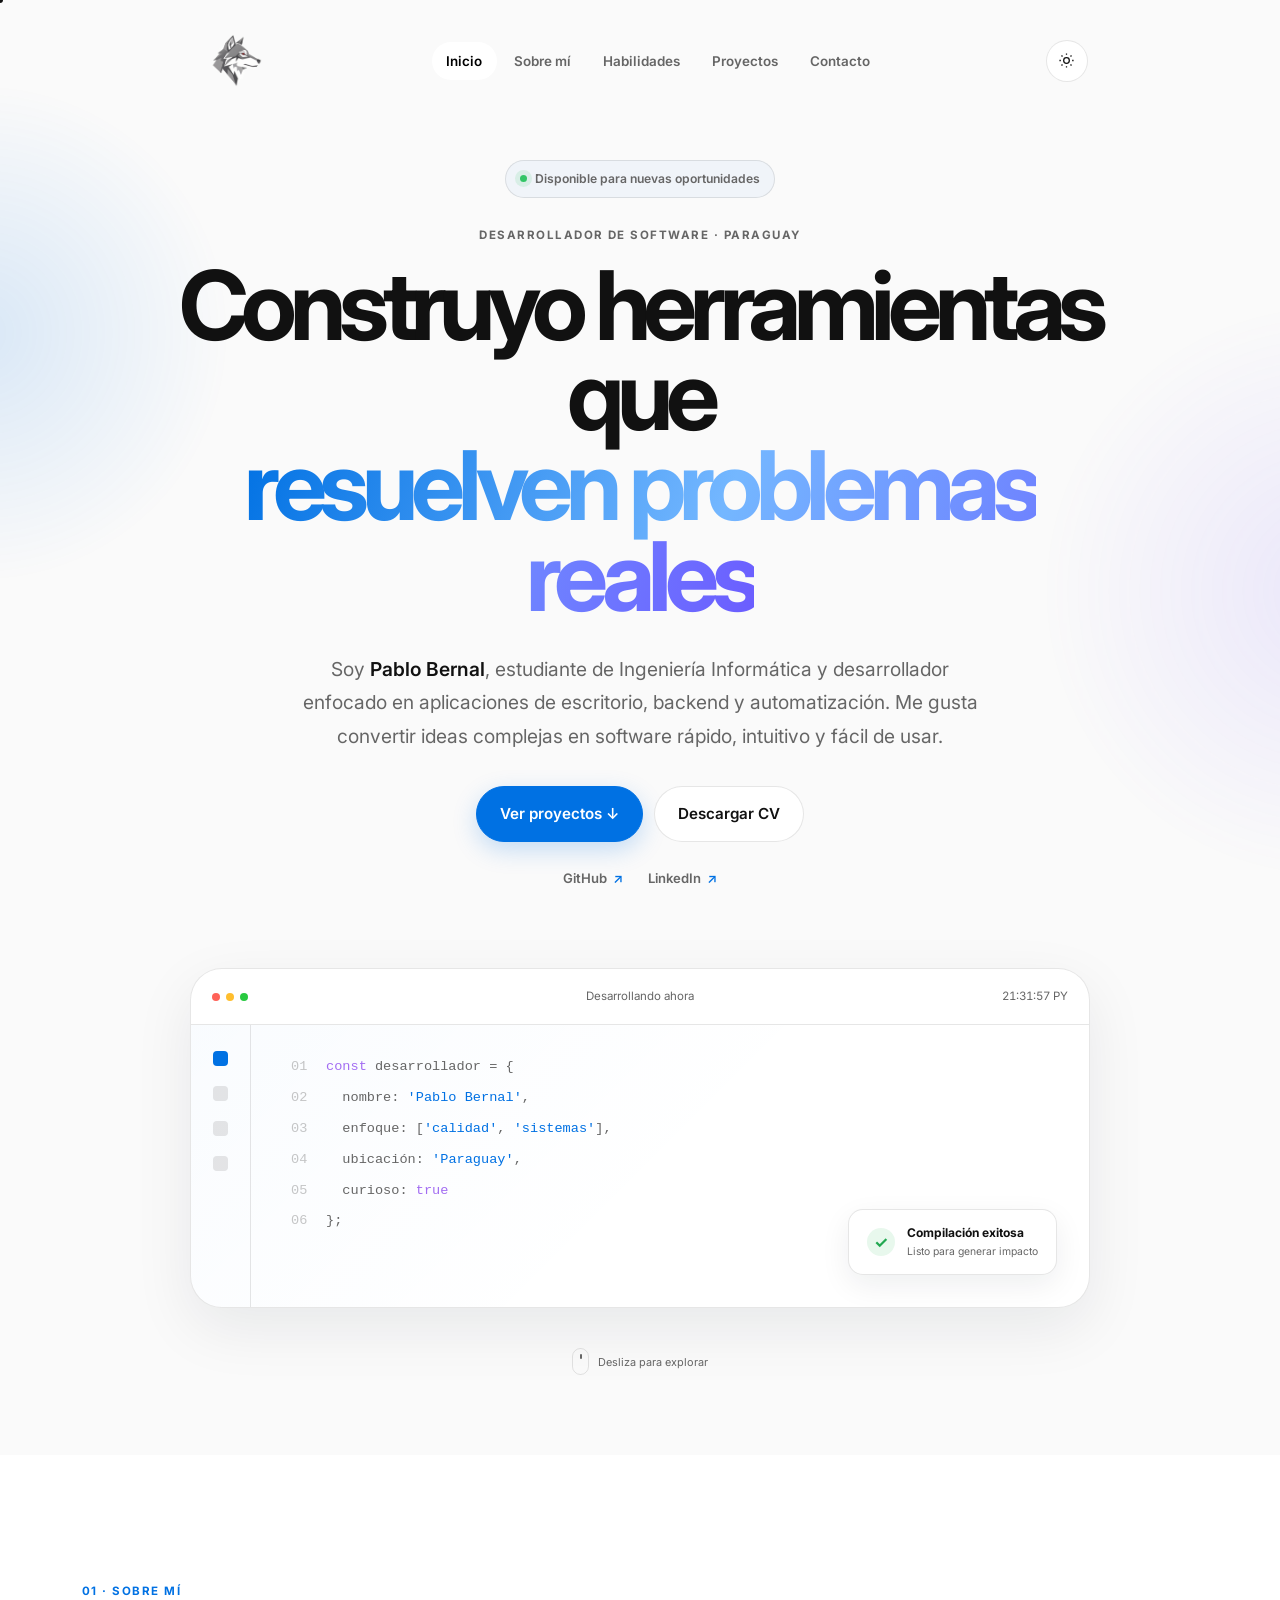
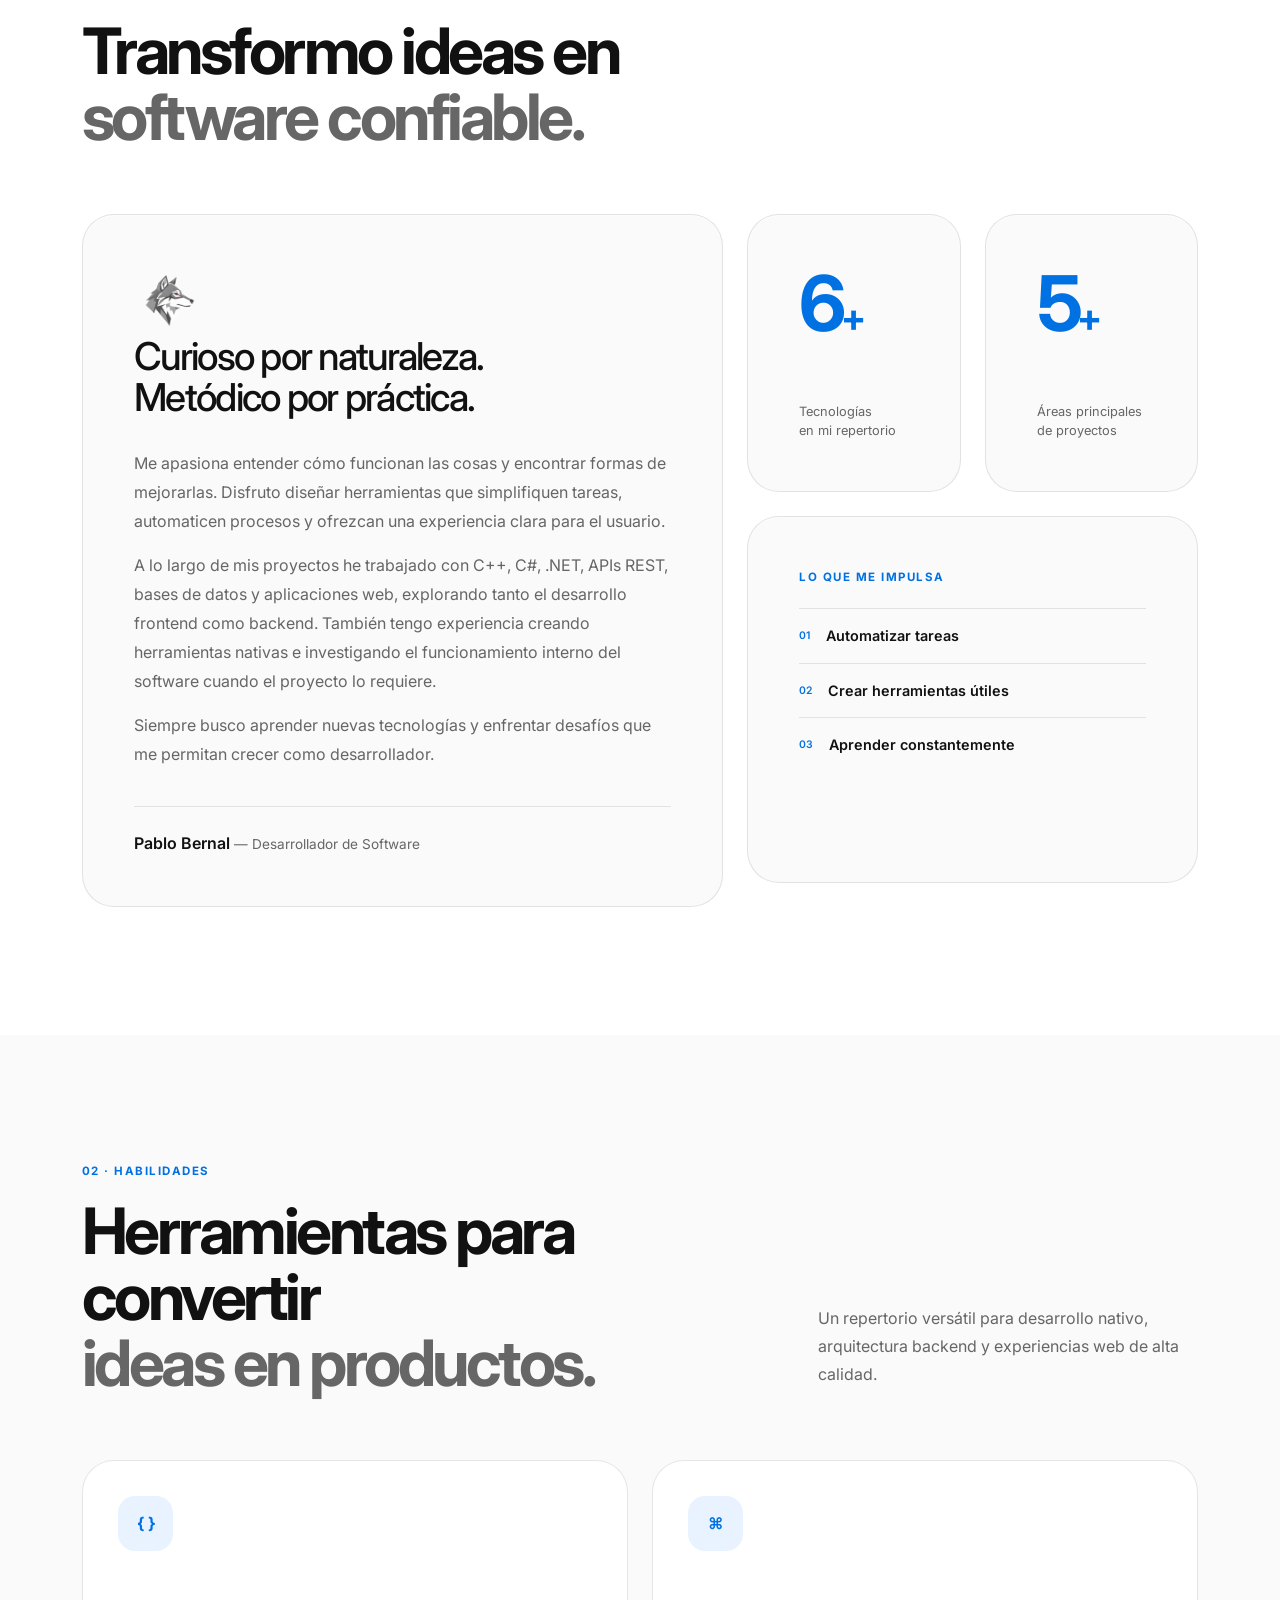
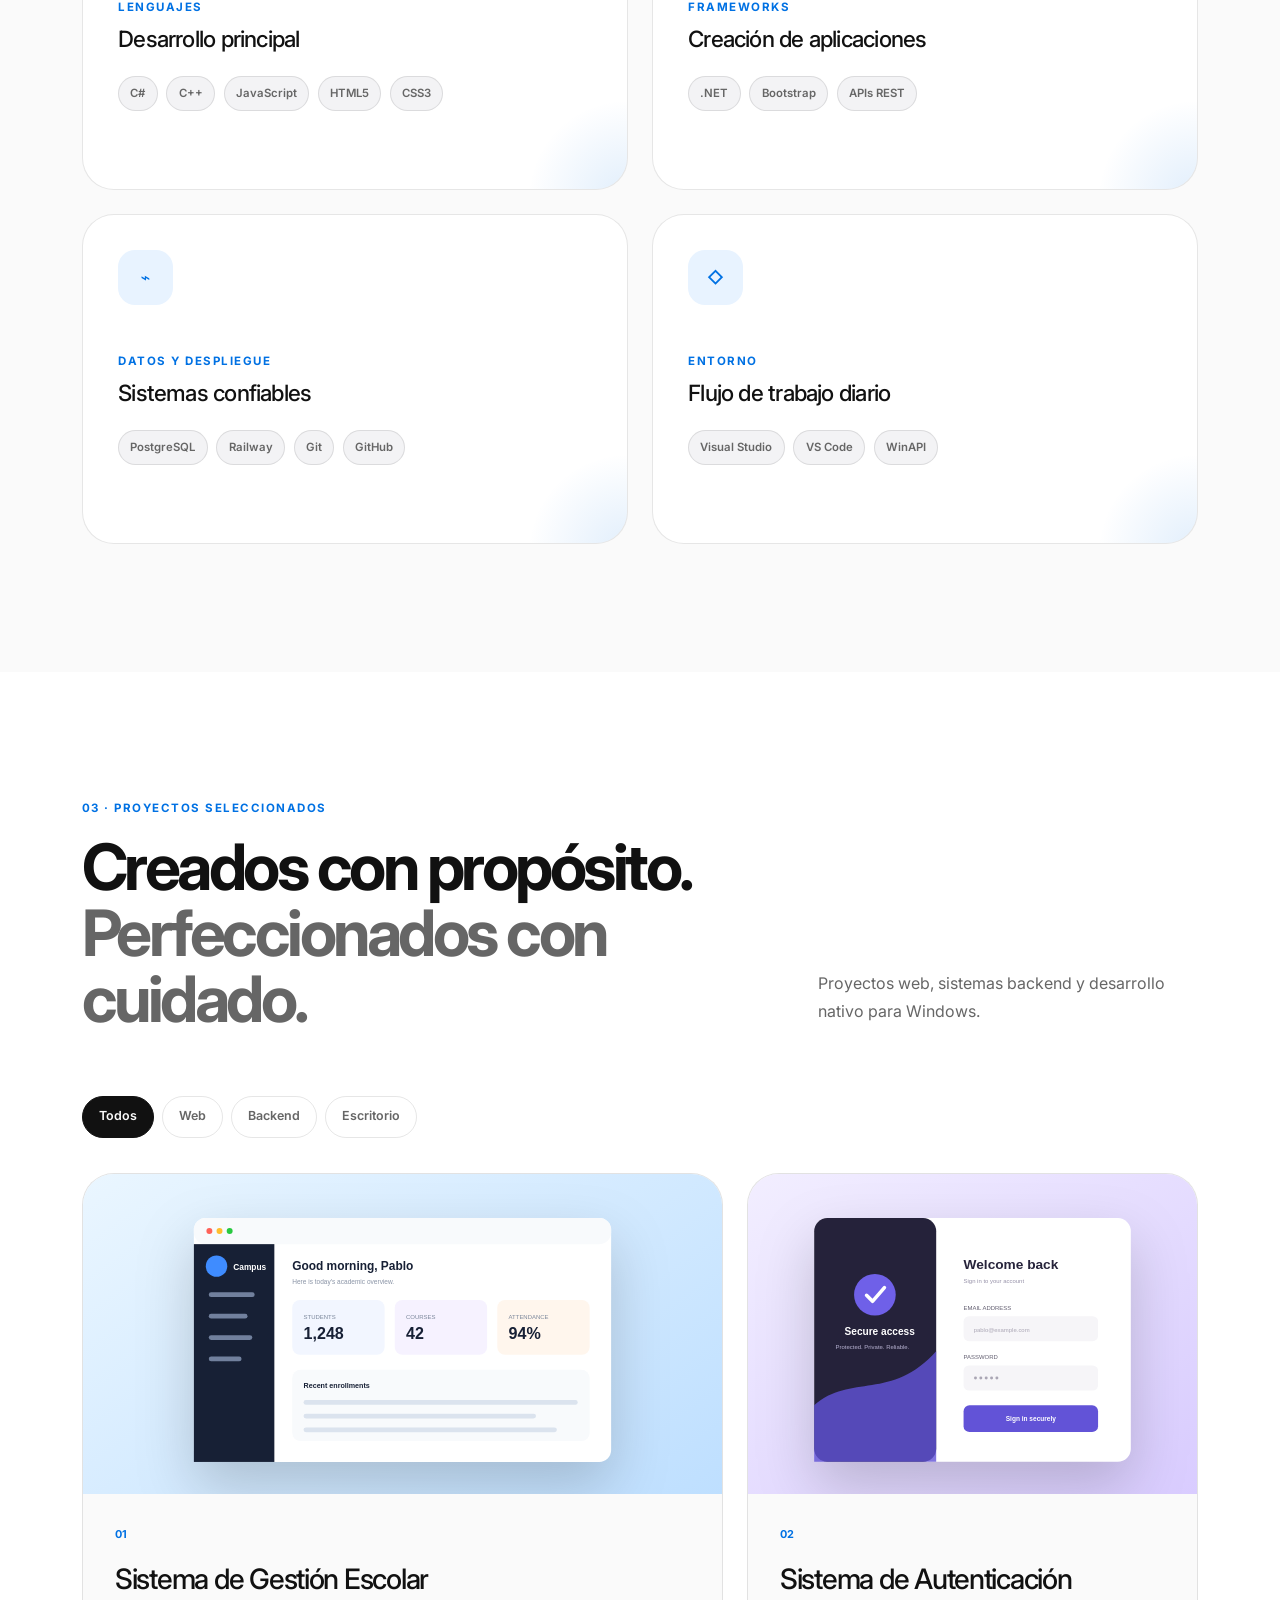
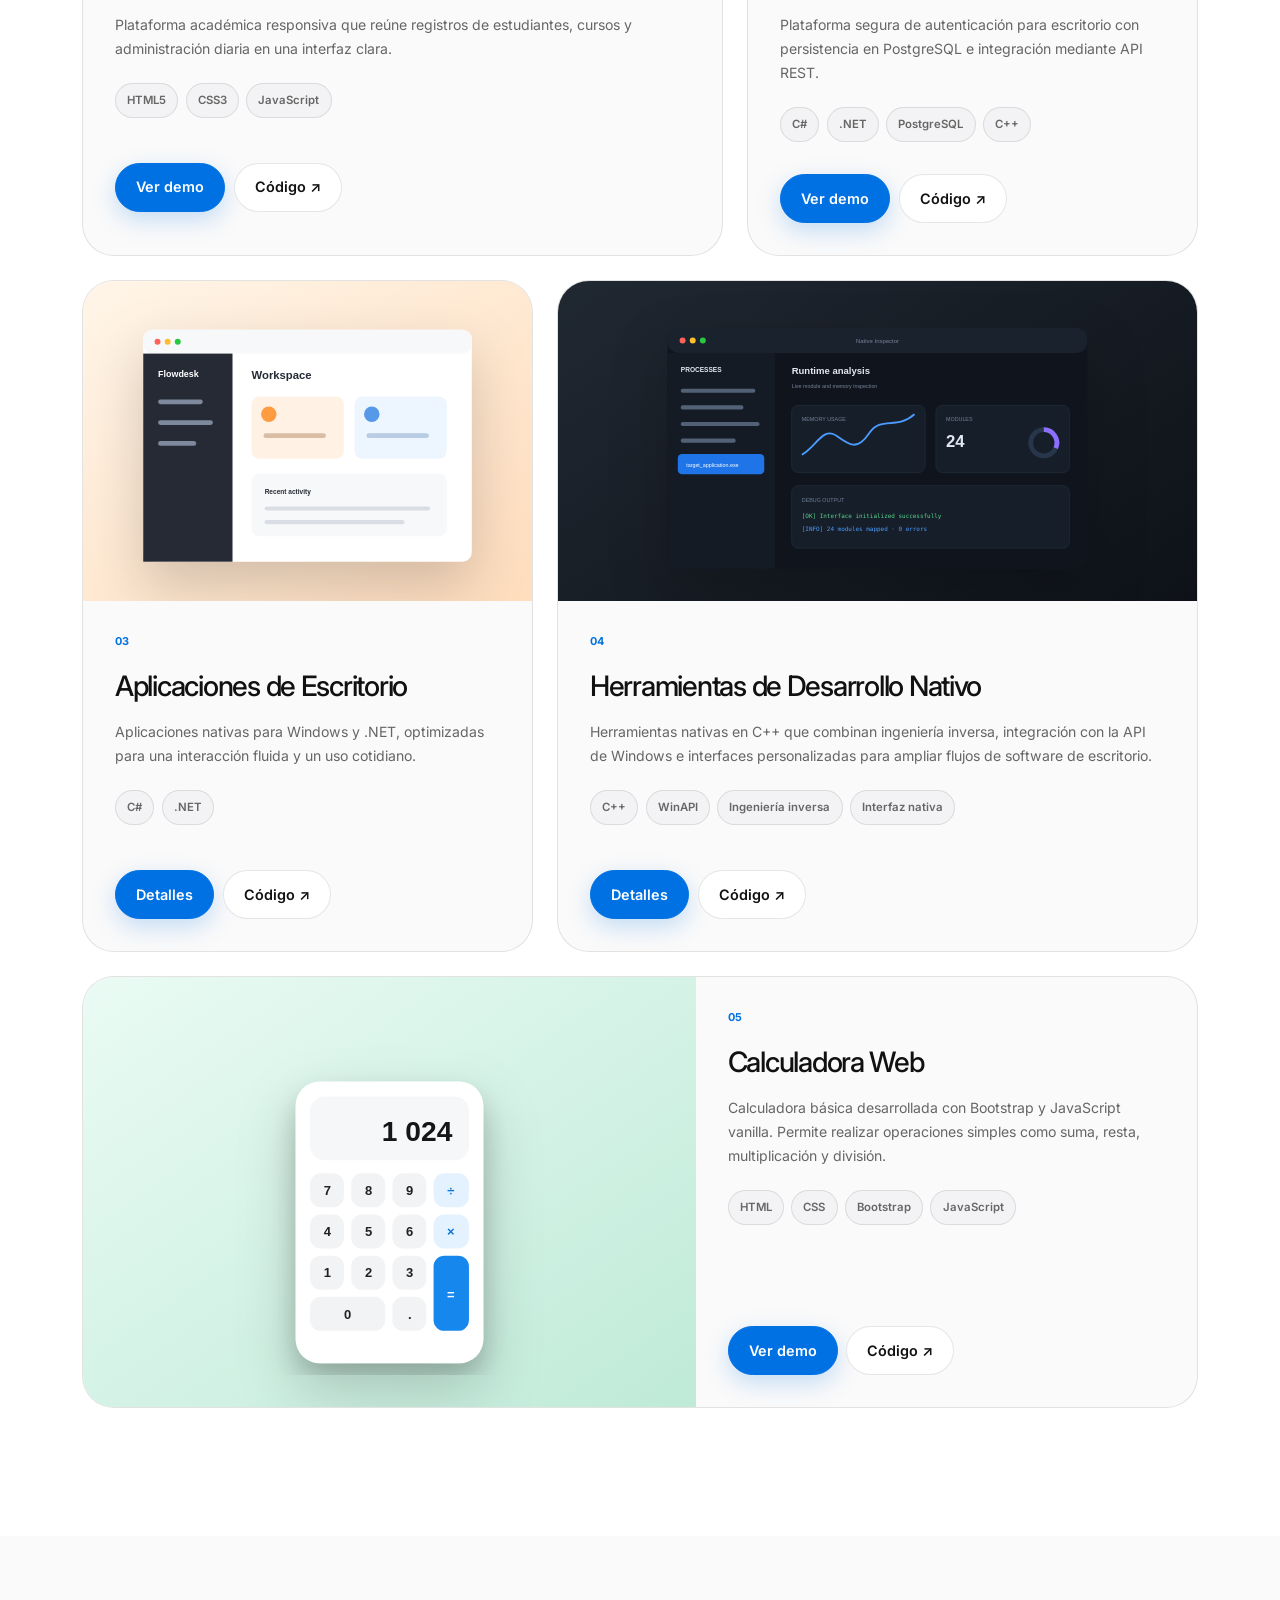
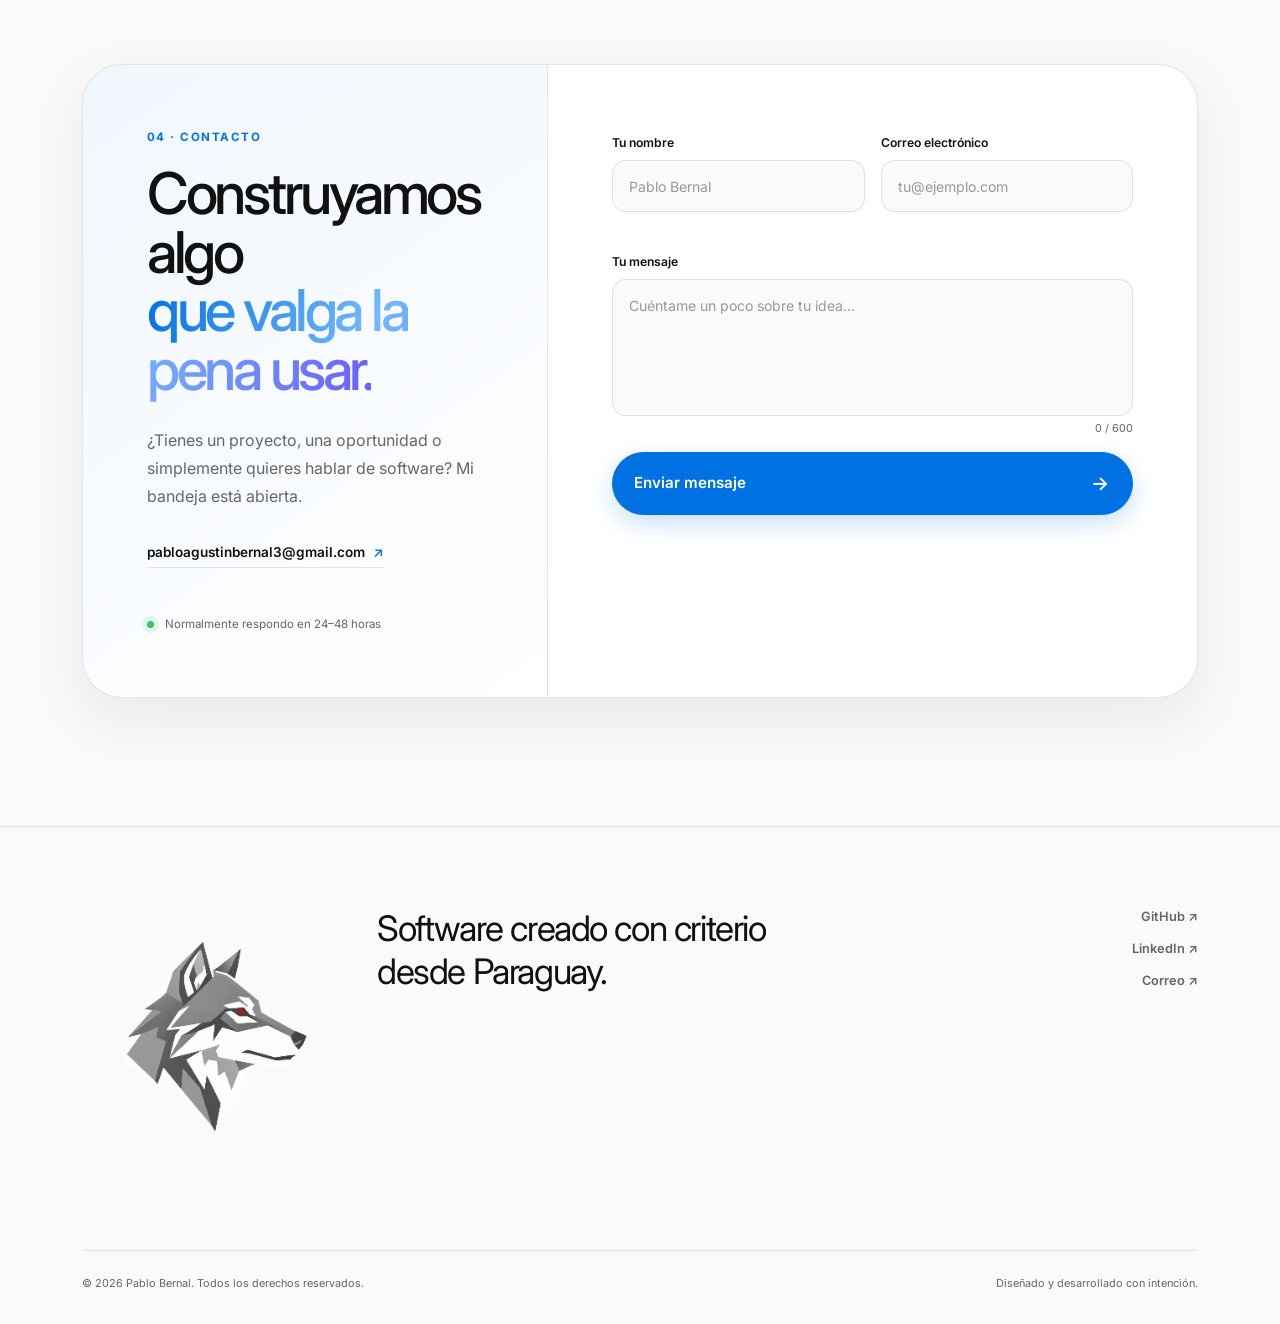
==== commit 6a613918: "Cambios menores" ====
--- a/index.html
+++ b/index.html
@@ -109,9 +109,9 @@
           <h3>Curioso por naturaleza.<br>Metódico por práctica.</h3><p>Me apasiona entender cómo funcionan las cosas y encontrar formas de mejorarlas. Disfruto diseñar herramientas que simplifiquen tareas, automaticen procesos y ofrezcan una experiencia clara para el usuario.</p><p>A lo largo de mis proyectos he trabajado con C++, C#, .NET, APIs REST, bases de datos y aplicaciones web, explorando tanto el desarrollo frontend como backend. También tengo experiencia creando herramientas nativas e investigando el funcionamiento interno del software cuando el proyecto lo requiere.</p><p>Siempre busco aprender nuevas tecnologías y enfrentar desafíos que me permitan crecer como desarrollador.</p><div class="signature">Pablo Bernal <span>— Desarrollador de Software</span></div></article></div>
           <div class="col-lg-5">
             <div class="row g-4 h-100">
-              <div class="col-6 reveal"><article class="stat-card"><strong class="counter" data-target="15">0</strong><span>Tecnologías<br>en mi repertorio</span></article></div>
+              <div class="col-6 reveal"><article class="stat-card"><strong class="counter" data-target="6">0</strong><span>Tecnologías<br>en mi repertorio</span></article></div>
               <div class="col-6 reveal"><article class="stat-card"><strong class="counter" data-target="5">0</strong><span>Áreas principales<br>de proyectos</span></article></div>
-              <div class="col-12 reveal"><article class="principles-card"><p class="eyebrow">Lo que me impulsa</p><ul><li><span>01</span>Resolver problemas con criterio</li><li><span>02</span>Mejora continua</li><li><span>03</span>Software que inspira confianza</li></ul></article></div>
+              <div class="col-12 reveal"><article class="principles-card"><p class="eyebrow">Lo que me impulsa</p><ul><li><span>01</span>Automatizar tareas</li><li><span>02</span>Crear herramientas útiles</li><li><span>03</span>Aprender constantemente</li></ul></article></div>
             </div>
           </div>
         </div>
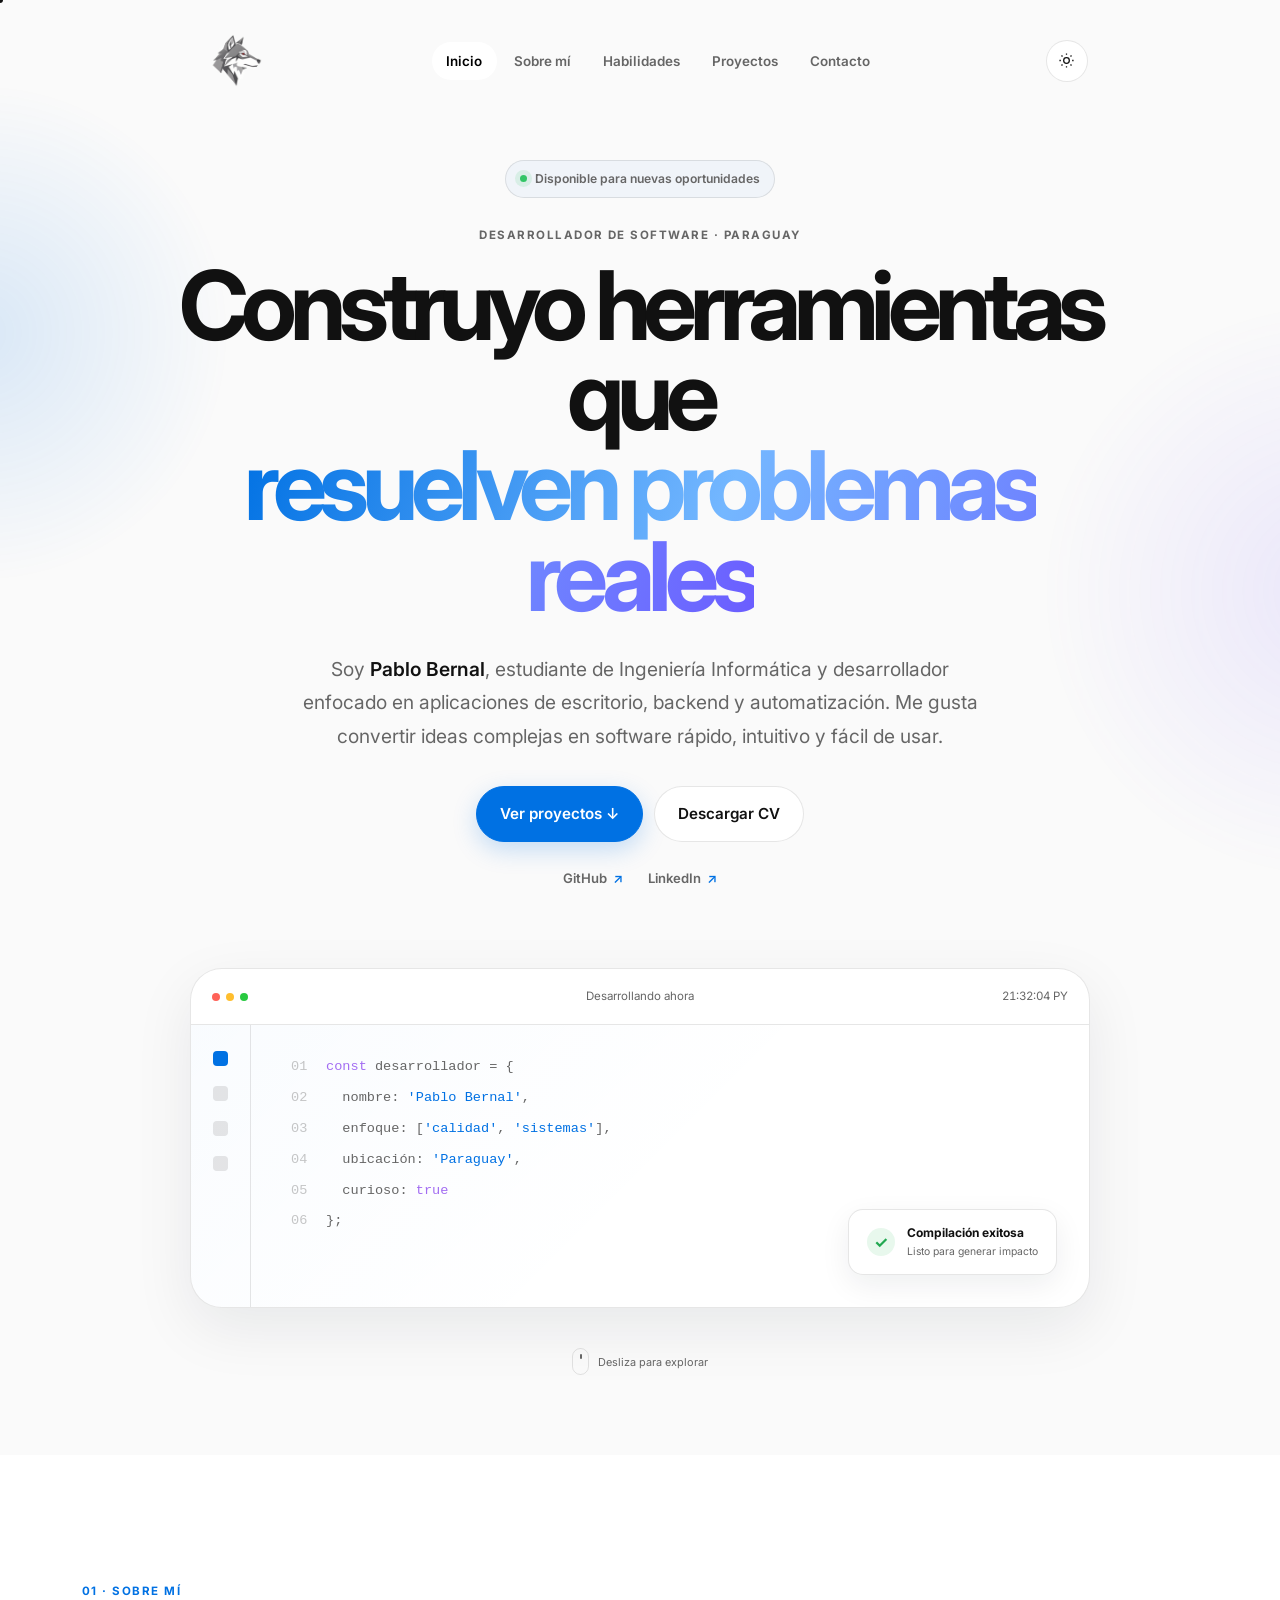
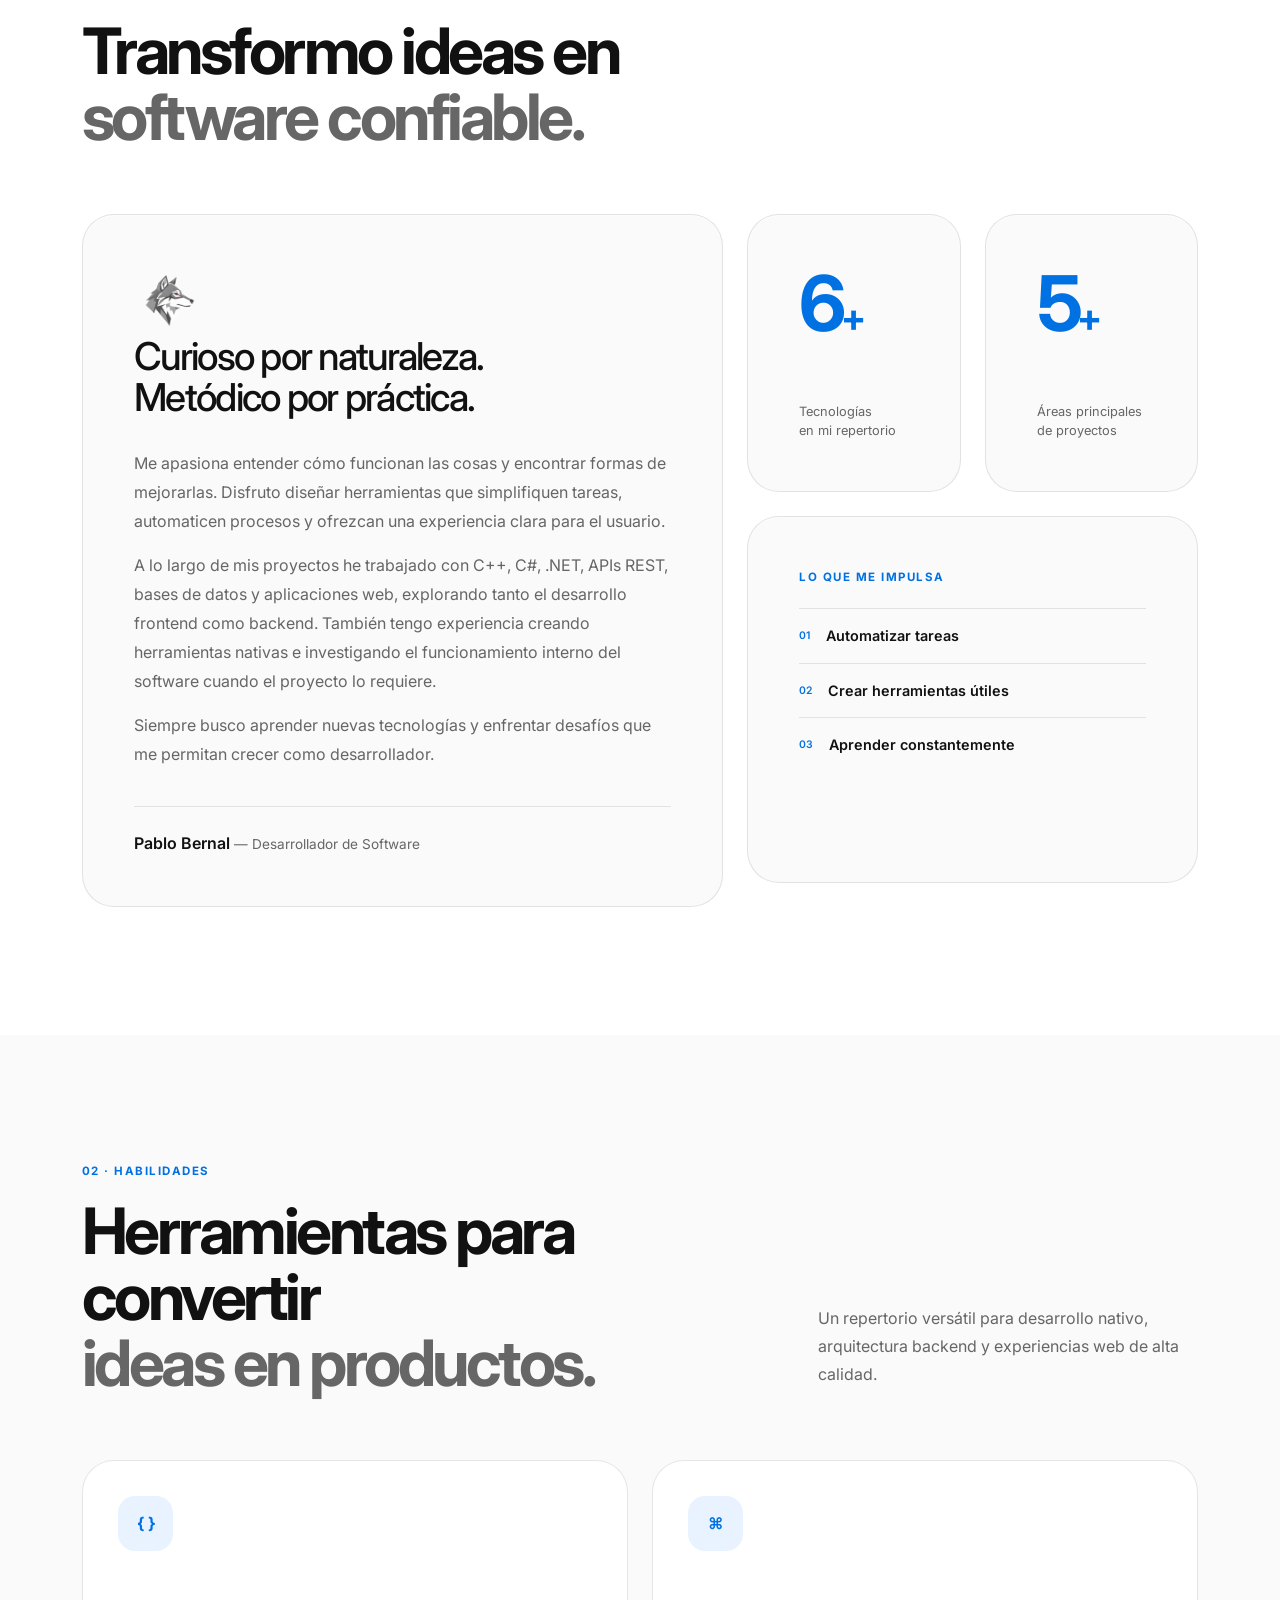
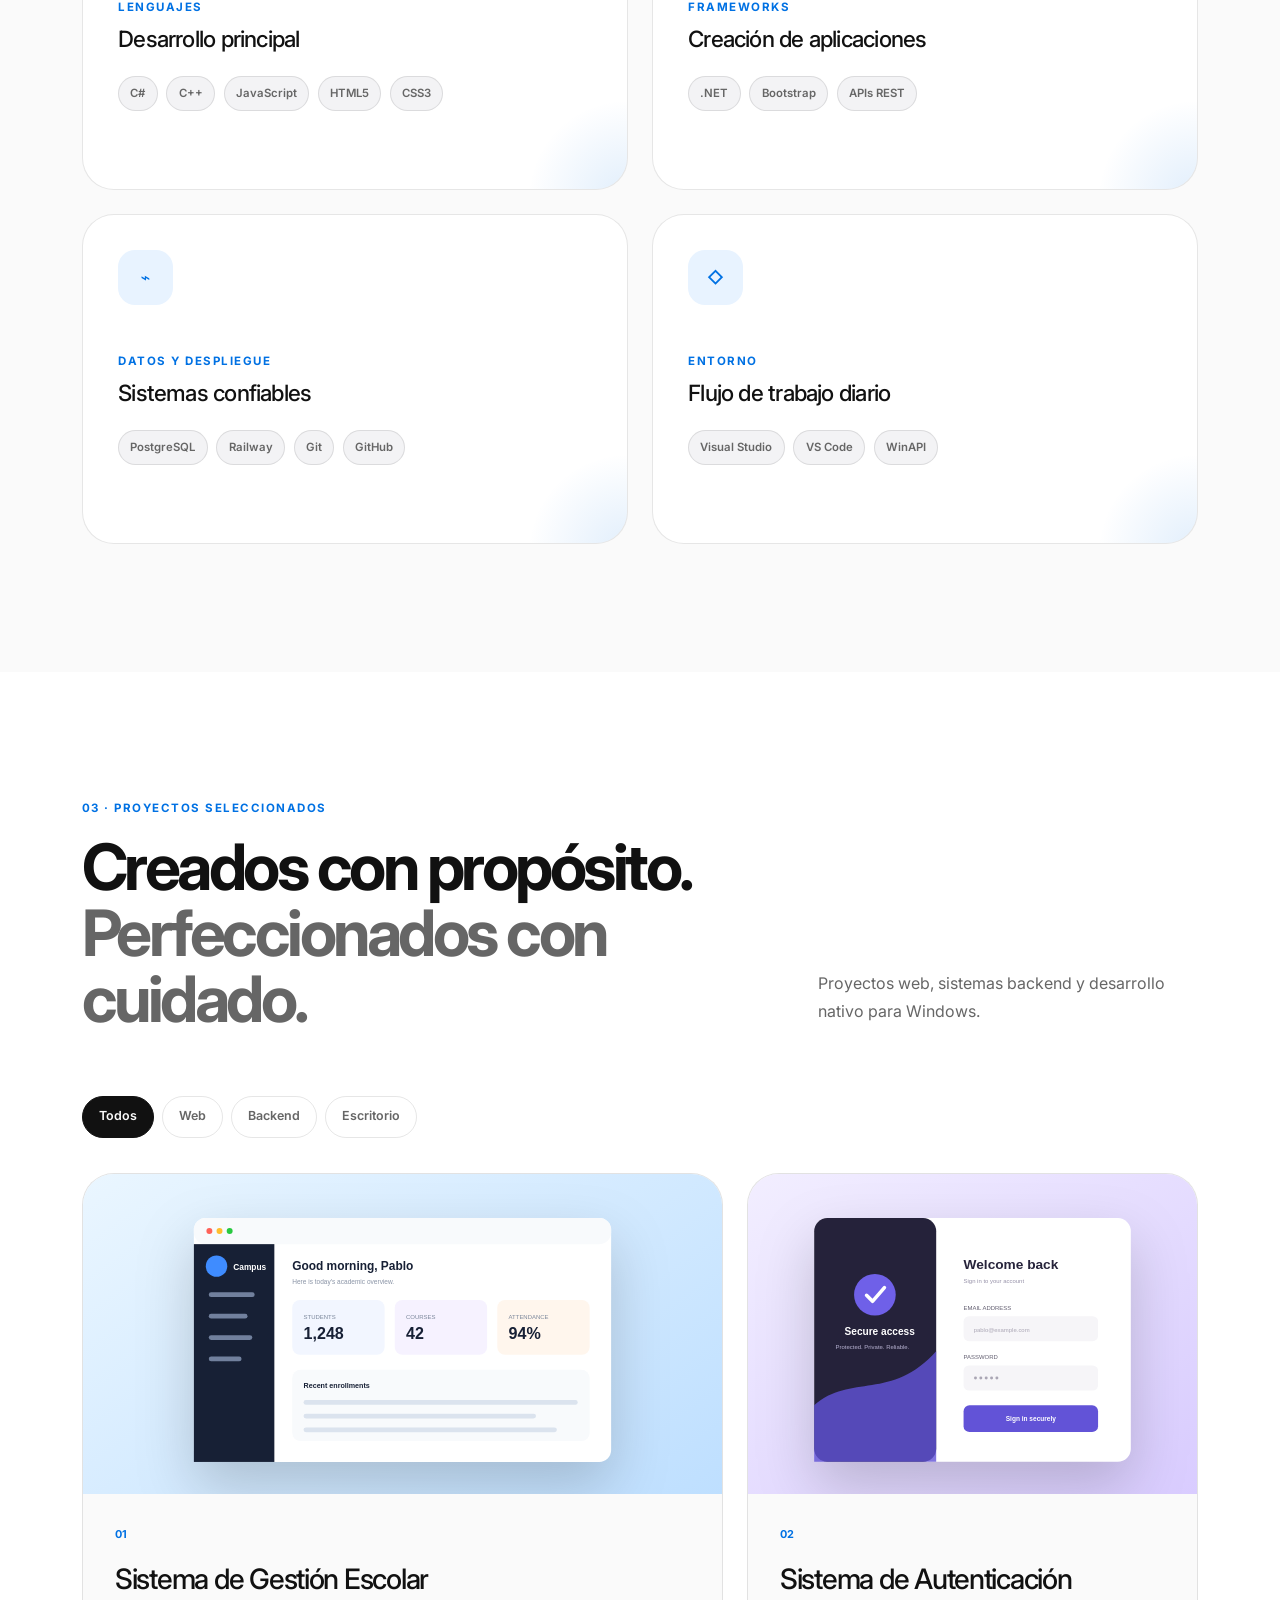
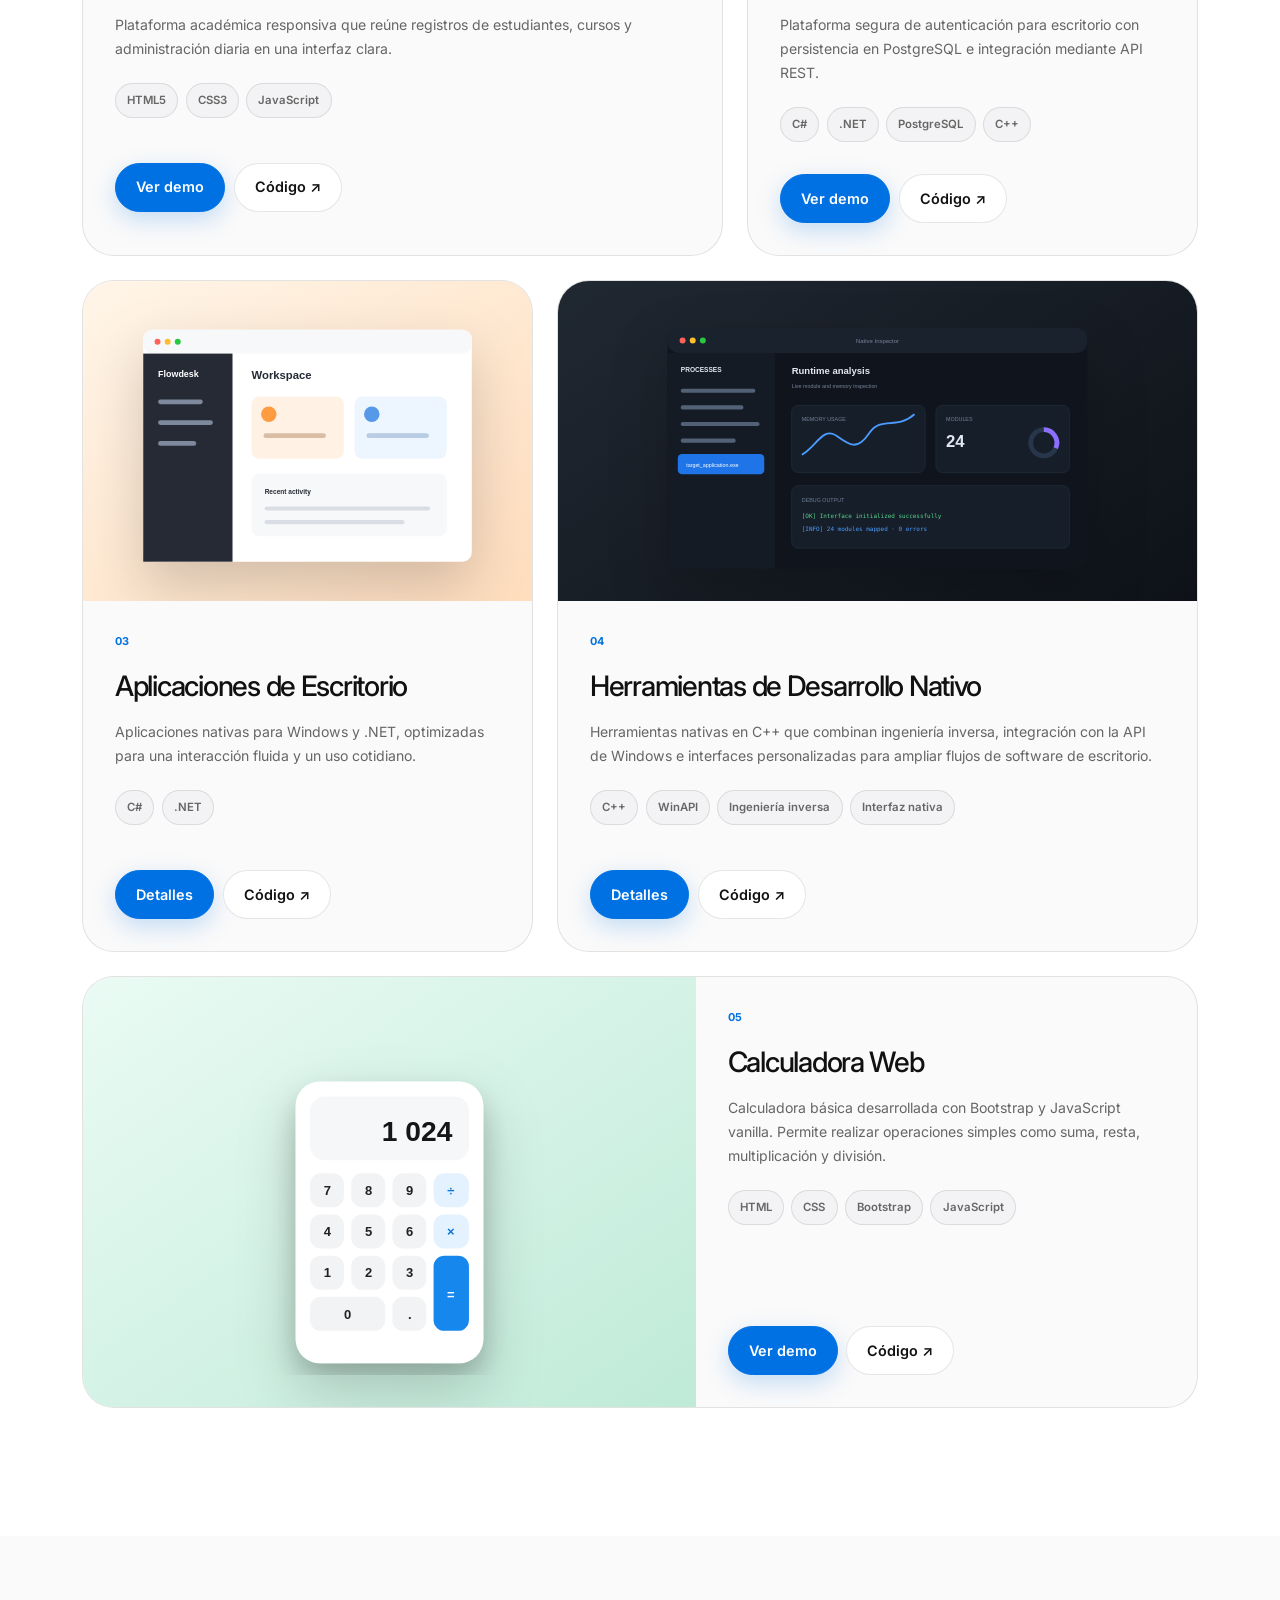
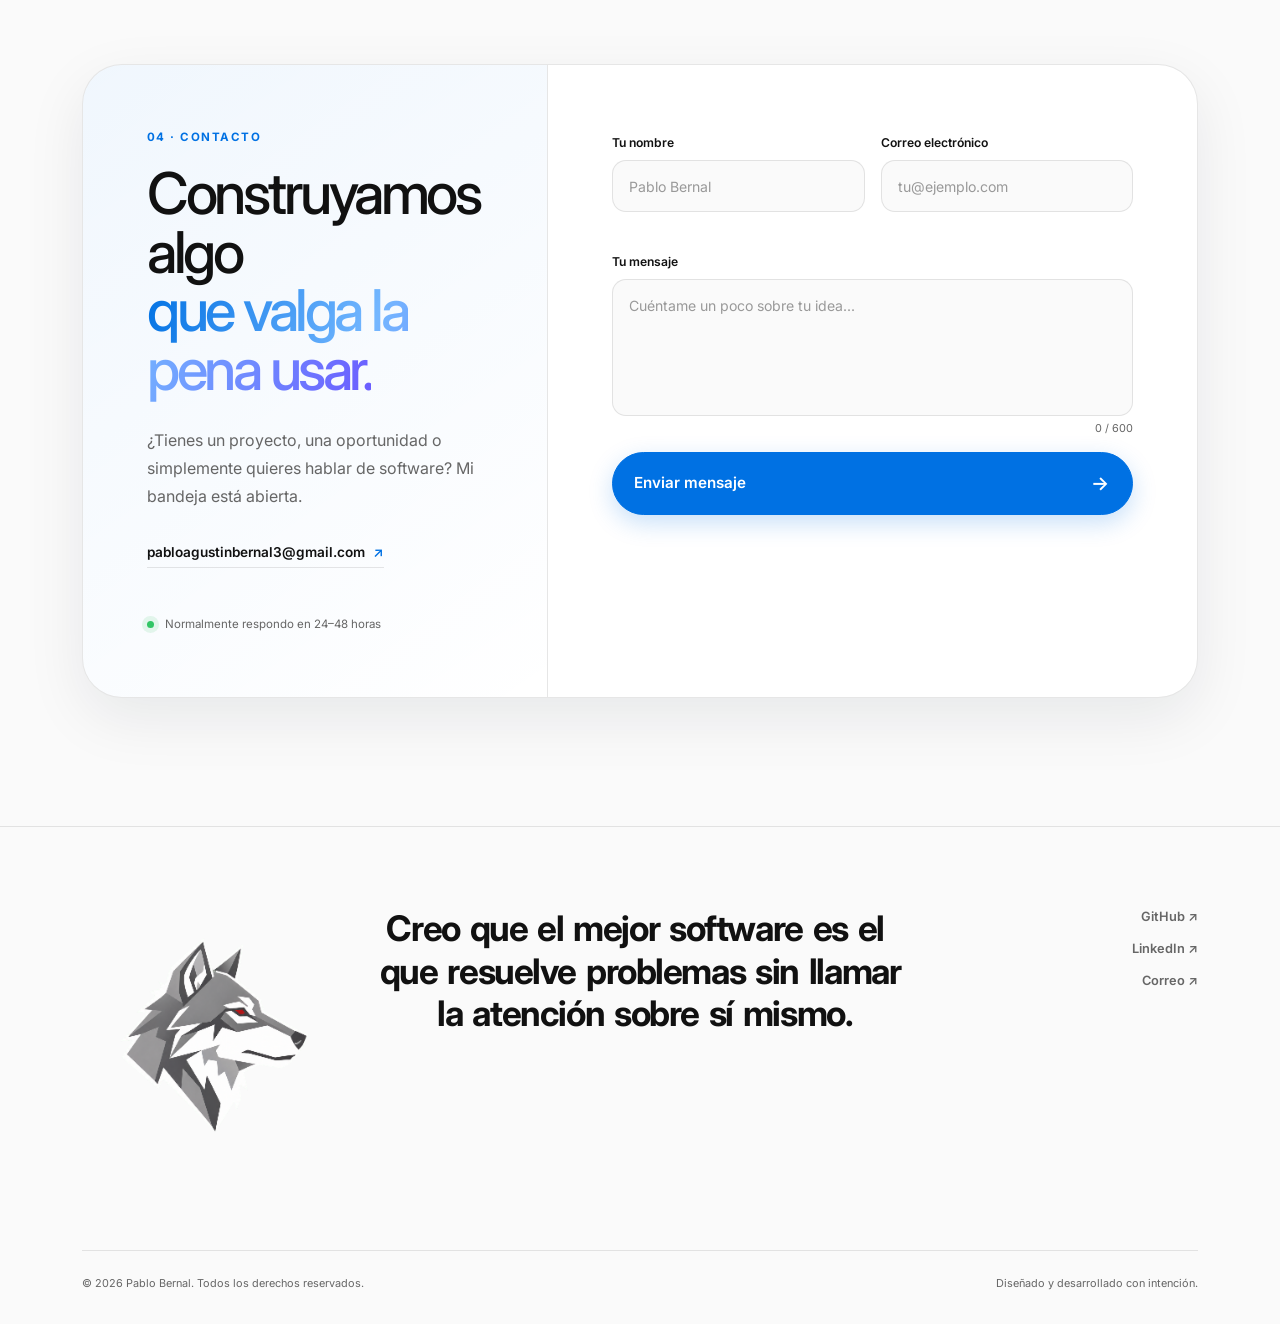
==== commit 5b9fd8a1: "Cambios de estetica" ====
--- a/index.html
+++ b/index.html
@@ -152,7 +152,30 @@
     </section>
   </main>
 
-  <footer class="footer"><div class="container"><div class="footer-top"><a class="footer-brand magnetic" href="#home"><img src="assets/wolfminimalism.png" alt="Pablo" class="calc-navbar-logo"></a><p>Software creado con criterio<br>desde Paraguay.</p><div class="footer-links"><a href="https://github.com/" target="_blank" rel="noopener">GitHub ↗</a><a href="https://www.linkedin.com/" target="_blank" rel="noopener">LinkedIn ↗</a><a href="mailto:pabloagustinbernal3@gmail.com">Correo ↗</a></div></div><div class="footer-bottom"><span>© <span id="currentYear"></span> Pablo Bernal. Todos los derechos reservados.</span><span>Diseñado y desarrollado con intención.</span></div></div></footer>
+<footer class="footer">
+  <div class="container">
+    <div class="footer-top">
+      <a class="footer-brand magnetic" href="#home">
+        <img src="assets/wolfminimalism.png" alt="Pablo" class="calc-navbar-logo">
+      </a>
+
+      <p class="footer-philosophy" id="footerPhilosophy">
+        Construyendo herramientas útiles desde Paraguay.
+      </p>
+
+      <div class="footer-links">
+        <a href="https://github.com/PabloDarkyy" target="_blank" rel="noopener">GitHub ↗</a>
+        <a href="https://www.linkedin.com/" target="_blank" rel="noopener">LinkedIn ↗</a>
+        <a href="mailto:pabloagustinbernal3@gmail.com">Correo ↗</a>
+      </div>
+    </div>
+
+    <div class="footer-bottom">
+      <span>© <span id="currentYear"></span> Pablo Bernal. Todos los derechos reservados.</span>
+      <span>Diseñado y desarrollado con intención.</span>
+    </div>
+  </div>
+</footer>
 
   <button class="back-to-top magnetic" id="backToTop" type="button" aria-label="Volver arriba">↑</button>
   <script src="https://cdn.jsdelivr.net/npm/bootstrap@5.3.3/dist/js/bootstrap.bundle.min.js"></script>
--- a/css/footer.css
+++ b/css/footer.css
@@ -1,50 +1,237 @@
 .footer {
-    padding: 5rem 0 2rem;
-    border-top: 1px solid var(--line)
+  padding: 5rem 0 2rem;
+  border-top: 1px solid var(--line);
 }
 
 .footer-top {
-    display: grid;
-    grid-template-columns: 1fr 2fr 1fr;
-    align-items: start;
-    gap: 2rem
+  display: grid;
+  grid-template-columns: 1fr 2fr 1fr;
+  align-items: start;
+  gap: 2rem;
 }
 
 .footer-brand {
-    font-size: 1.8rem
+  font-size: 1.8rem;
 }
 
 .footer-top p {
-    font-size: clamp(1.4rem, 2.8vw, 2.2rem);
-    line-height: 1.2;
-    letter-spacing: -.04em;
-    margin: 0
+  font-size: clamp(1.4rem, 2.8vw, 2.2rem);
+  line-height: 1.2;
+  letter-spacing: -0.04em;
+  margin: 0;
 }
 
 .footer-links {
-    display: flex;
-    flex-direction: column;
-    align-items: flex-end;
-    gap: .8rem
+  display: flex;
+  flex-direction: column;
+  align-items: flex-end;
+  gap: 0.8rem;
 }
 
 .footer-links a {
-    color: var(--muted);
-    font-size: .8rem;
-    font-weight: 600;
-    transition: .2s
+  color: var(--muted);
+  font-size: 0.8rem;
+  font-weight: 600;
+  transition: 0.2s;
 }
 
 .footer-links a:hover {
-    color: var(--accent)
+  color: var(--accent);
 }
 
 .footer-bottom {
-    display: flex;
-    justify-content: space-between;
-    color: var(--muted);
-    font-size: .68rem;
-    margin-top: 5rem;
-    padding-top: 1.5rem;
-    border-top: 1px solid var(--line)
+  display: flex;
+  justify-content: space-between;
+  color: var(--muted);
+  font-size: 0.68rem;
+  margin-top: 5rem;
+  padding-top: 1.5rem;
+  border-top: 1px solid var(--line);
+}
+
+.footer-philosophy {
+  font-size: clamp(1.4rem, 3vw, 2.6rem);
+  font-weight: 700;
+  letter-spacing: -0.04em;
+  text-align: center;
+  max-width: 850px;
+  margin: 0 auto 1.5rem;
+  line-height: 1.1;
+  min-height: 3.4em;
+}
+
+.footer-philosophy .char,
+.footer-philosophy .dot {
+  display: inline-block;
+  will-change: opacity, transform, filter;
+}
+
+.footer-philosophy .space {
+  display: inline-block;
+  width: 0.28em;
+}
+
+.footer-philosophy.is-breaking .char {
+  animation: charBreak 2.2s cubic-bezier(0.16, 1, 0.3, 1) forwards;
+  animation-delay: var(--delay);
+}
+
+.footer-philosophy.is-entering .char {
+  opacity: 0;
+  filter: blur(8px);
+  transform: translateY(14px) scale(0.96);
+  animation: charEnter 1.25s cubic-bezier(0.16, 1, 0.3, 1) forwards;
+  animation-delay: var(--delay);
+}
+
+.footer-philosophy .dot {
+  opacity: 0;
+  transform: translateY(8px) scale(0.75);
+}
+
+.footer-philosophy.is-thinking .dot {
+  animation: dotWrite 0.38s ease forwards;
+}
+
+.footer-philosophy.is-thinking .dot:nth-child(1) {
+  animation-delay: 0s;
+}
+
+.footer-philosophy.is-thinking .dot:nth-child(2) {
+  animation-delay: 0.36s;
+}
+
+.footer-philosophy.is-thinking .dot:nth-child(3) {
+  animation-delay: 0.72s;
+}
+
+.footer-philosophy.is-thinking-again .dot {
+  animation: dotWriteAgain 0.38s ease forwards;
+}
+
+.footer-philosophy.is-thinking-again .dot:nth-child(1) {
+  animation-delay: 0s;
+}
+
+.footer-philosophy.is-thinking-again .dot:nth-child(2) {
+  animation-delay: 0.36s;
+}
+
+.footer-philosophy.is-thinking-again .dot:nth-child(3) {
+  animation-delay: 0.72s;
+}
+
+
+.footer-philosophy.is-thinking-pause .dot,
+.footer-philosophy.is-thinking-pause-again .dot {
+  opacity: 1;
+  transform: translateY(0) scale(1);
+}
+.footer-philosophy.is-dots-breaking .dot {
+  opacity: 1;
+  animation: dotBreak 0.9s cubic-bezier(0.16, 1, 0.3, 1) forwards;
+}
+.footer-philosophy.is-dots-fade .dot {
+  opacity: 1;
+  animation: dotFade 0.45s ease forwards;
+}
+.footer-philosophy .word {
+  display: inline-block;
+  white-space: nowrap;
+}
+
+.footer-philosophy .space {
+  display: inline-block;
+  width: 0.28em;
+}
+
+@keyframes dotFade {
+  0% {
+    opacity: 1;
+    filter: blur(0);
+    transform: translateY(0) scale(1);
+  }
+
+  100% {
+    opacity: 0;
+    filter: blur(4px);
+    transform: translateY(6px) scale(0.82);
+  }
+}
+@keyframes charBreak {
+  0% {
+    opacity: 1;
+    filter: blur(0);
+    transform: translate(0, 0) rotate(0deg) scale(1);
+  }
+
+  45% {
+    opacity: 0.75;
+    filter: blur(1px);
+    transform: translate(calc(var(--x) * 0.35), calc(var(--y) * 0.35)) rotate(calc(var(--r) * 0.35)) scale(0.96);
+  }
+
+  100% {
+    opacity: 0;
+    filter: blur(7px);
+    transform: translate(var(--x), var(--y)) rotate(var(--r)) scale(0.6);
+  }
+}
+
+@keyframes charEnter {
+  0% {
+    opacity: 0;
+    filter: blur(10px);
+    transform: translateY(16px) scale(0.94);
+  }
+
+  45% {
+    opacity: 0.55;
+    filter: blur(4px);
+    transform: translateY(7px) scale(0.98);
+  }
+
+  100% {
+    opacity: 1;
+    filter: blur(0);
+    transform: translateY(0) scale(1);
+  }
+}
+
+@keyframes dotWrite {
+  0% {
+    opacity: 0;
+    transform: translateY(8px) scale(0.75);
+  }
+
+  100% {
+    opacity: 1;
+    transform: translateY(0) scale(1);
+  }
+}
+
+@keyframes dotWriteAgain {
+  0% {
+    opacity: 0;
+    transform: translateY(8px) scale(0.75);
+  }
+
+  100% {
+    opacity: 1;
+    transform: translateY(0) scale(1);
+  }
+}
+
+@keyframes dotBreak {
+  0% {
+    opacity: 1;
+    filter: blur(0);
+    transform: translate(0, 0) scale(1);
+  }
+
+  100% {
+    opacity: 0;
+    filter: blur(8px);
+    transform: translate(var(--x), var(--y)) rotate(var(--r)) scale(0.45);
+  }
 }
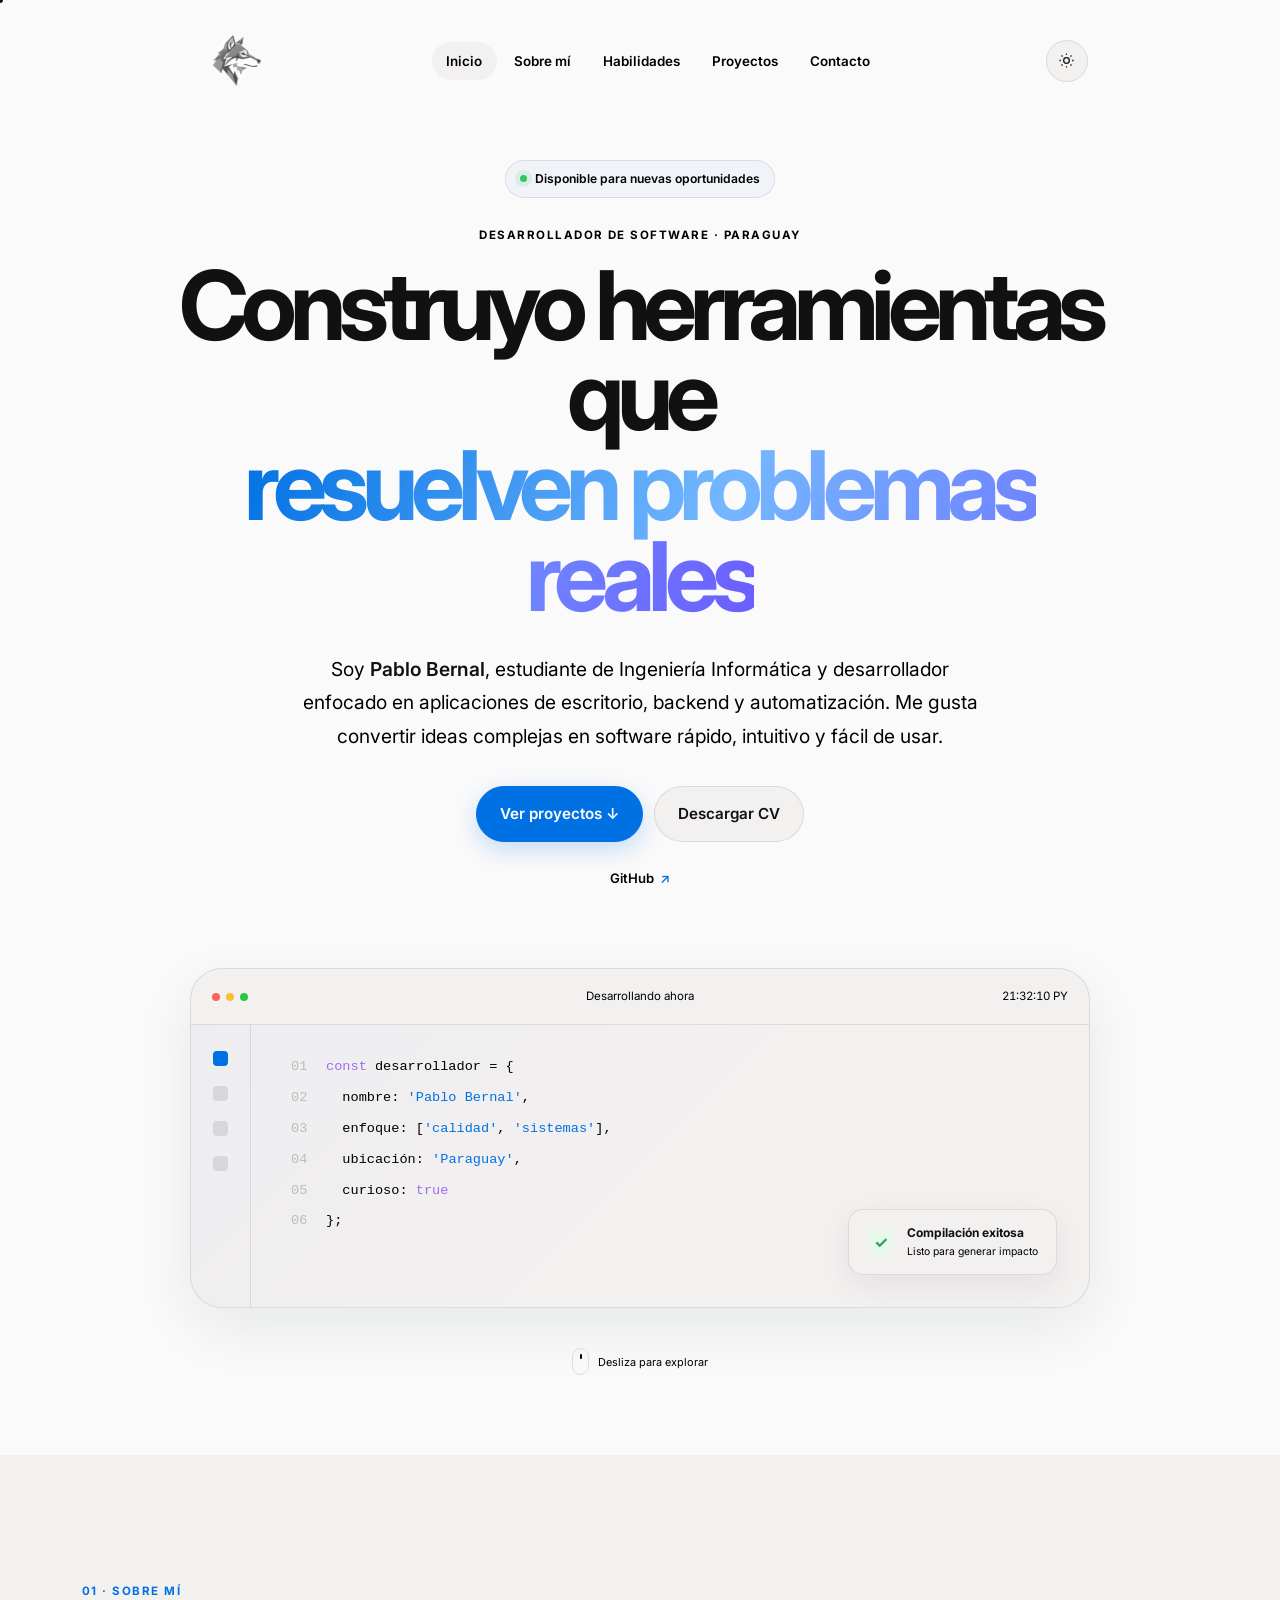
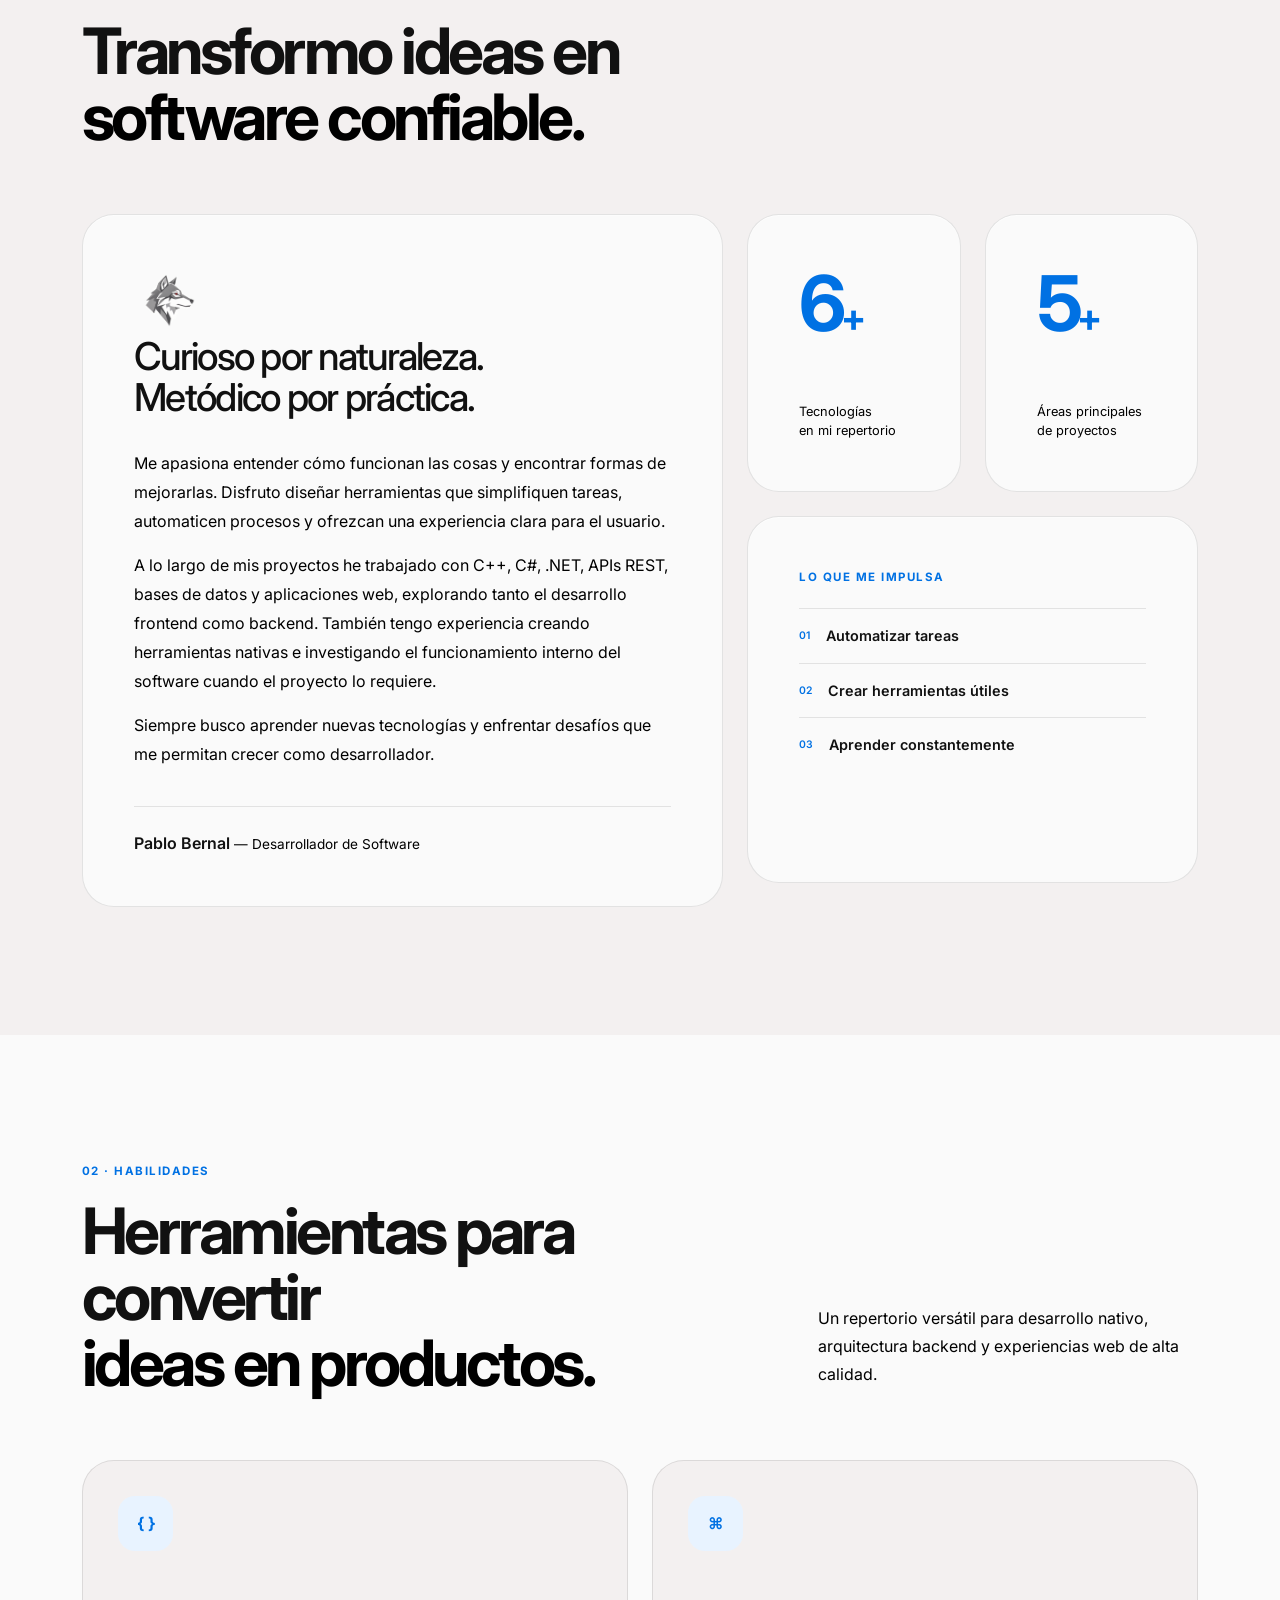
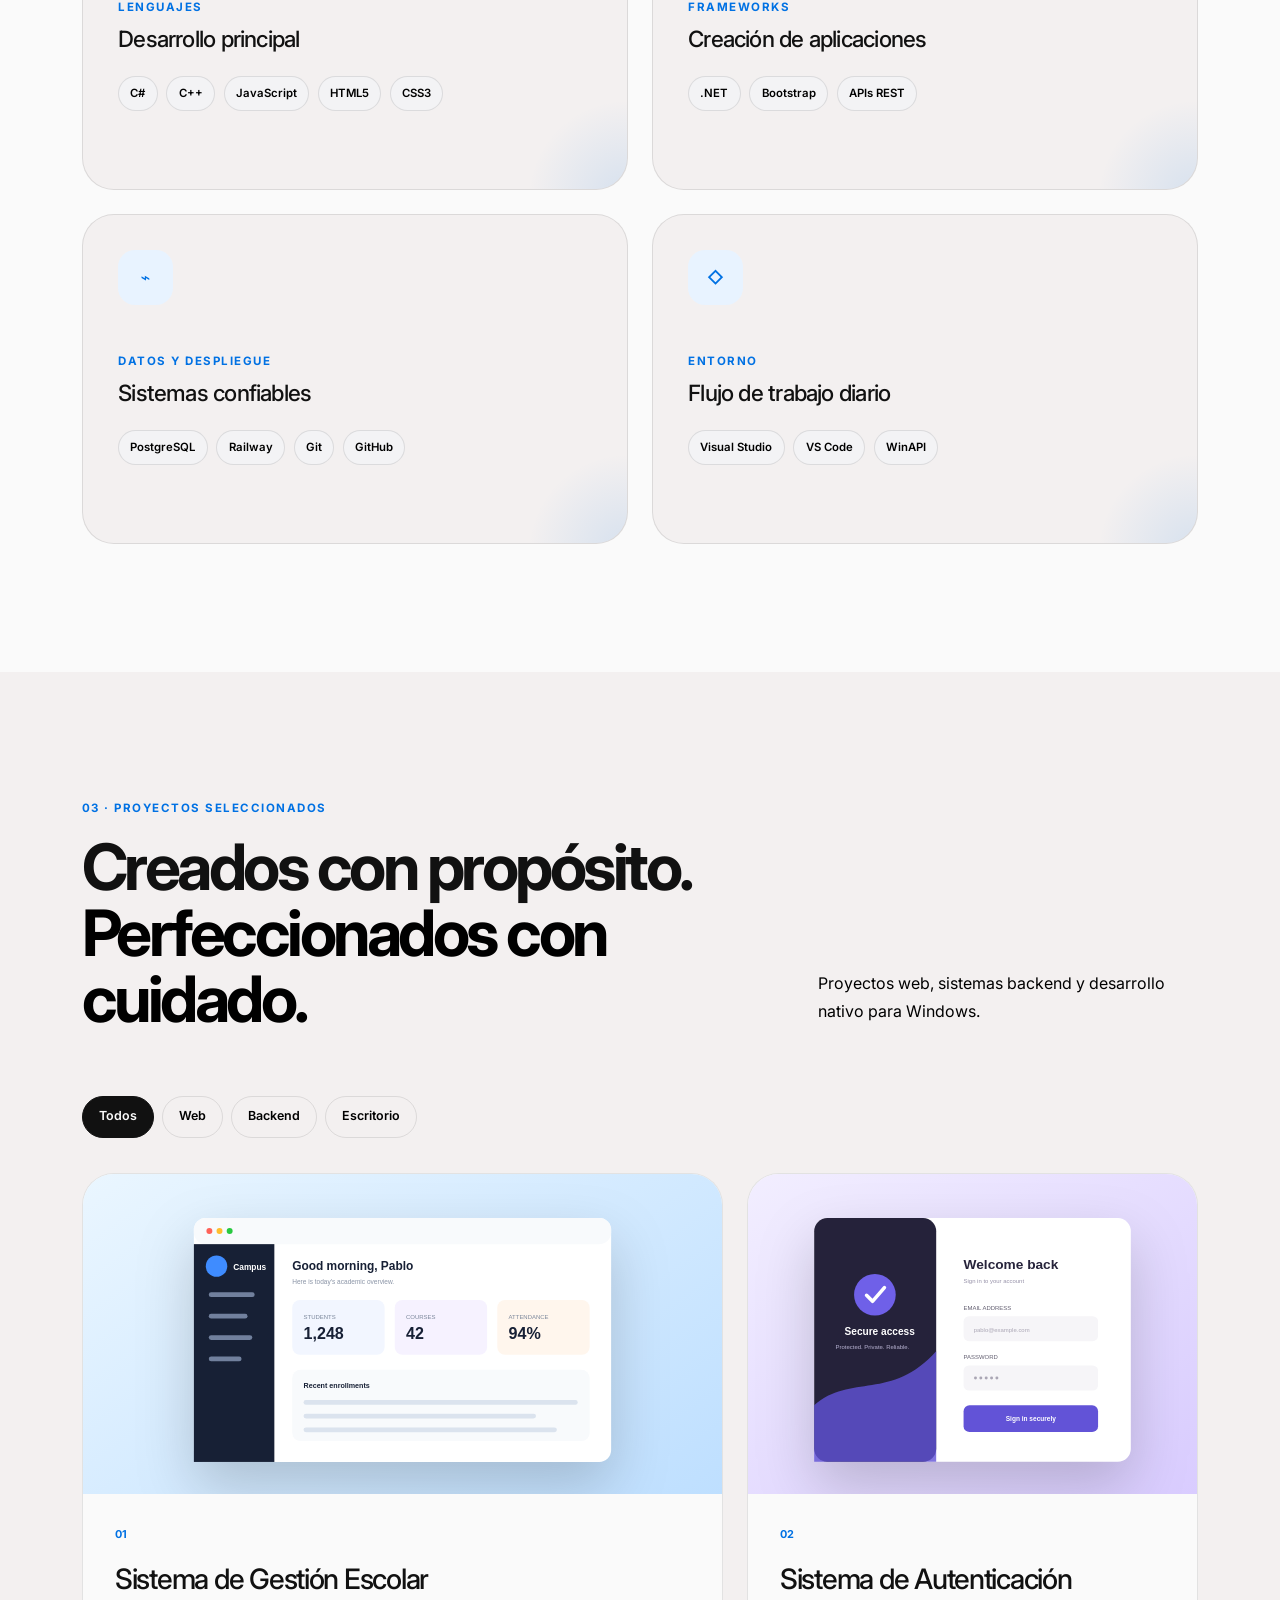
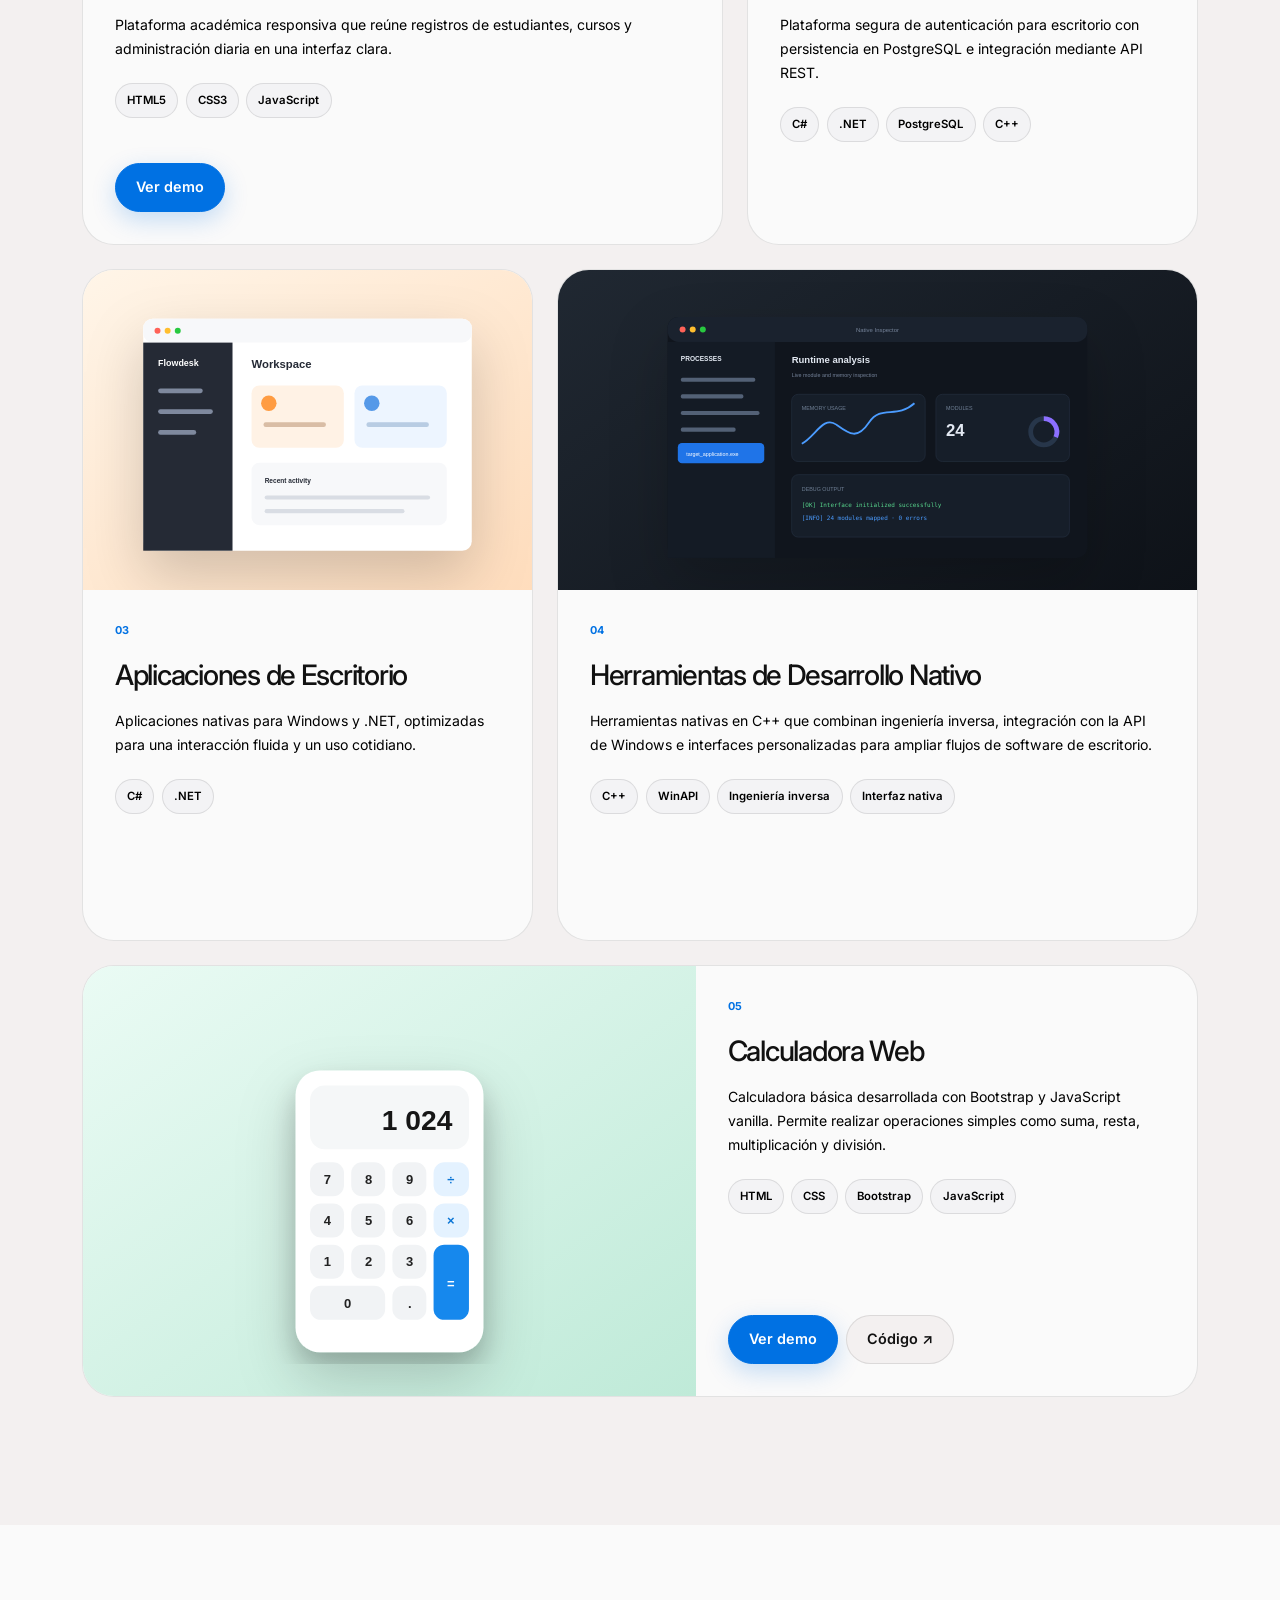
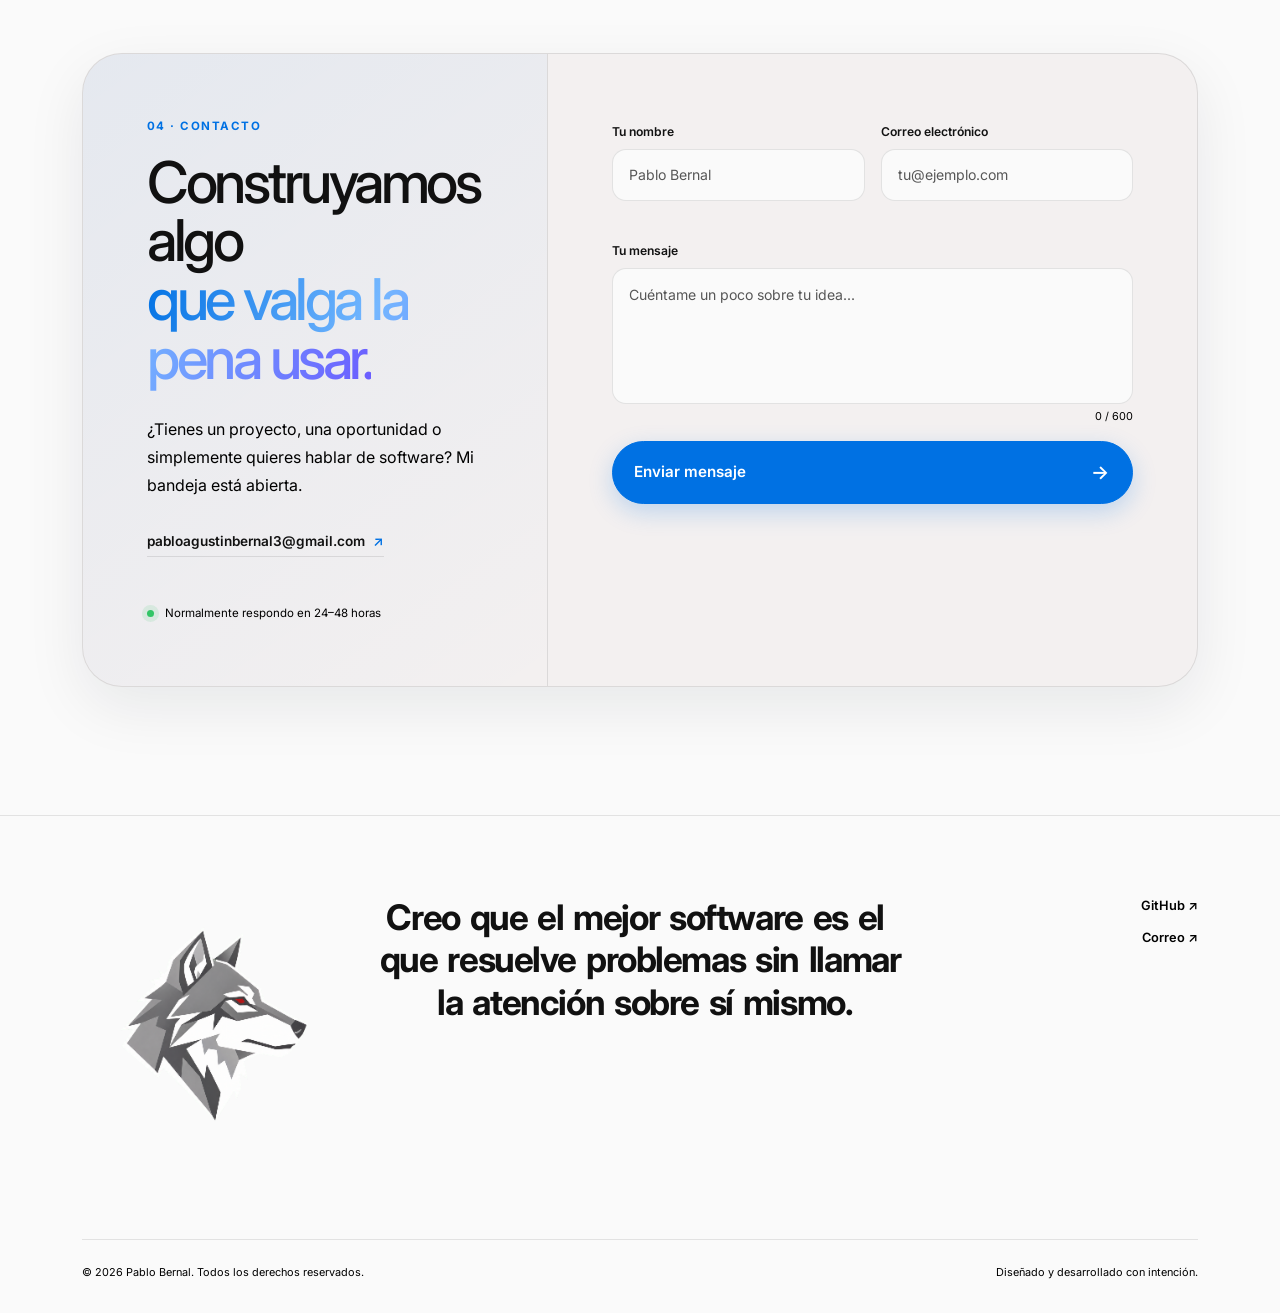
==== commit e1e35f52: "Some bug fixes" ====
--- a/index.html
+++ b/index.html
@@ -10,7 +10,7 @@
   <link rel="preconnect" href="https://fonts.gstatic.com" crossorigin>
   <link href="https://fonts.googleapis.com/css2?family=Inter:wght@400;500;600;700;800&display=swap" rel="stylesheet">
   <link href="https://cdn.jsdelivr.net/npm/bootstrap@5.3.3/dist/css/bootstrap.min.css" rel="stylesheet">
-  <link rel="icon" href="assets/wolfminimalism.png" type="image/svg+xml">
+  <link rel="icon" href="assets/wolfminimalism.png" type="image/png">
   <link rel="stylesheet" href="css/variables.css">
   <link rel="stylesheet" href="css/base.css">
   <link rel="stylesheet" href="css/navbar.css">
@@ -69,8 +69,7 @@
 
   <main>
     <section class="hero d-flex align-items-center" id="home" aria-labelledby="hero-title">
-      <div class="hero-orb orb-one" data-parallax="0.04"></div><div class="hero-orb orb-two" data-parallax="-0.025"></div>
-      <div class="container position-relative">
+       <div class="container position-relative">
         <div class="hero-content mx-auto text-center">
           <div class="availability-pill hero-animate"><span></span> Disponible para nuevas oportunidades</div>
           <p class="eyebrow hero-animate">Desarrollador de Software · Paraguay</p>
@@ -81,8 +80,8 @@
             <a class="btn btn-secondary btn-lg magnetic" href="assets/CV-PB.png" download>Descargar CV</a>
           </div>
           <div class="hero-socials hero-animate" aria-label="Social profiles">
-            <a href="https://github.com/" target="_blank" rel="noopener" class="text-link magnetic">GitHub <span>↗</span></a>
-            <a href="https://www.linkedin.com/" target="_blank" rel="noopener" class="text-link magnetic">LinkedIn <span>↗</span></a>
+            <a href="https://github.com/PabloDarkyy" target="_blank" rel="noopener" class="text-link magnetic">GitHub <span>↗</span></a>
+        
           </div>
         </div>
         <div class="hero-visual reveal" data-parallax="0.018" aria-label="Ilustración de una interfaz de código">
@@ -135,11 +134,11 @@
         <div class="section-heading section-heading-split reveal"><div><p class="eyebrow">03 · Proyectos seleccionados</p><h2 id="projects-title">Creados con propósito.<br><span class="text-muted-custom">Perfeccionados con cuidado.</span></h2></div><p>Proyectos web, sistemas backend y desarrollo nativo para Windows.</p></div>
         <div class="project-filters reveal" role="group" aria-label="Filtrar proyectos"><button class="filter-btn active" data-filter="all">Todos</button><button class="filter-btn" data-filter="web">Web</button><button class="filter-btn" data-filter="backend">Backend</button><button class="filter-btn" data-filter="desktop">Escritorio</button></div>
         <div class="row g-4 project-grid">
-          <div class="col-lg-7 project-item reveal" data-category="web"><article class="project-card project-featured"><div class="project-image project-blue"><img src="assets/images/school-system.svg" alt="Interfaz del Sistema de Gestión Escolar" loading="lazy"></div><div class="project-content"><div><span class="project-number">01</span><h3>Sistema de Gestión Escolar</h3><p>Plataforma académica responsiva que reúne registros de estudiantes, cursos y administración diaria en una interfaz clara.</p><div class="tech-list"><span>HTML5</span><span>CSS3</span><span>JavaScript</span></div></div><div class="project-actions"><a href="https://www.figma.com/make/eIJCAXP1tcIhtgAiVK5h4w/Sistema-de-Gesti%C3%B3n-Escolar?code-node-id=0-9&p=f&fullscreen=1" class="btn btn-sm btn-primary magnetic">Ver demo</a><a href="https://github.com/" target="_blank" rel="noopener" class="btn btn-sm btn-ghost magnetic">Código ↗</a></div></div></article></div>
-          <div class="col-lg-5 project-item reveal" data-category="backend"><article class="project-card"><div class="project-image project-purple"><img src="assets/images/auth-system.svg" alt="Interfaz del Sistema de Autenticación" loading="lazy"></div><div class="project-content"><div><span class="project-number">02</span><h3>Sistema de Autenticación</h3><p>Plataforma segura de autenticación para escritorio con persistencia en PostgreSQL e integración mediante API REST.</p><div class="tech-list"><span>C#</span><span>.NET</span><span>PostgreSQL</span><span>C++</span></div></div><div class="project-actions"><a href="#contact" class="btn btn-sm btn-primary magnetic">Ver demo</a><a href="https://github.com/" target="_blank" rel="noopener" class="btn btn-sm btn-ghost magnetic">Código ↗</a></div></div></article></div>
-          <div class="col-lg-5 project-item reveal" data-category="desktop"><article class="project-card"><div class="project-image project-warm"><img src="assets/images/desktop-app.svg" alt="Aplicación nativa de productividad" loading="lazy"></div><div class="project-content"><div><span class="project-number">03</span><h3>Aplicaciones de Escritorio</h3><p>Aplicaciones nativas para Windows y .NET, optimizadas para una interacción fluida y un uso cotidiano.</p><div class="tech-list"><span>C#</span><span>.NET</span></div></div><div class="project-actions"><a href="#contact" class="btn btn-sm btn-primary magnetic">Detalles</a><a href="https://github.com/" target="_blank" rel="noopener" class="btn btn-sm btn-ghost magnetic">Código ↗</a></div></div></article></div>
-          <div class="col-lg-7 project-item reveal" data-category="desktop"><article class="project-card project-featured"><div class="project-image project-dark"><img src="assets/images/native-tools.svg" alt="Interfaz de una herramienta nativa en C++" loading="lazy"></div><div class="project-content"><div><span class="project-number">04</span><h3>Herramientas de Desarrollo Nativo</h3><p>Herramientas nativas en C++ que combinan ingeniería inversa, integración con la API de Windows e interfaces personalizadas para ampliar flujos de software de escritorio.</p><div class="tech-list"><span>C++</span><span>WinAPI</span><span>Ingeniería inversa</span><span>Interfaz nativa</span></div></div><div class="project-actions"><a href="#contact" class="btn btn-sm btn-primary magnetic">Detalles</a><a href="https://github.com/" target="_blank" rel="noopener" class="btn btn-sm btn-ghost magnetic">Código ↗</a></div></div></article></div>
-          <div class="col-12 project-item reveal" data-category="web"><article class="project-card calculator-project"><div class="project-image project-green"><img src="assets/images/calculator.svg" alt="Vista previa de la Calculadora Web" loading="lazy"></div><div class="project-content"><div><span class="project-number">05</span><h3>Calculadora Web</h3><p>Calculadora básica desarrollada con Bootstrap y JavaScript vanilla. Permite realizar operaciones simples como suma, resta, multiplicación y división.</p><div class="tech-list"><span>HTML</span><span>CSS</span><span>Bootstrap</span><span>JavaScript</span></div></div><div class="project-actions"><a href="calculator.html" class="btn btn-sm btn-primary magnetic">Ver demo</a><a href="https://github.com/" target="_blank" rel="noopener" class="btn btn-sm btn-ghost magnetic">Código ↗</a></div></div></article></div>
+          <div class="col-lg-7 project-item reveal" data-category="web"><article class="project-card project-featured"><div class="project-image project-blue"><img src="assets/images/school-system.svg" alt="Interfaz del Sistema de Gestión Escolar" loading="lazy"></div><div class="project-content"><div><span class="project-number">01</span><h3>Sistema de Gestión Escolar</h3><p>Plataforma académica responsiva que reúne registros de estudiantes, cursos y administración diaria en una interfaz clara.</p><div class="tech-list"><span>HTML5</span><span>CSS3</span><span>JavaScript</span></div></div><div class="project-actions"><a href="https://www.figma.com/make/eIJCAXP1tcIhtgAiVK5h4w/Sistema-de-Gesti%C3%B3n-Escolar?code-node-id=0-9&p=f&fullscreen=1" class="btn btn-sm btn-primary magnetic">Ver demo</a></div></div></article></div>
+          <div class="col-lg-5 project-item reveal" data-category="backend"><article class="project-card"><div class="project-image project-purple"><img src="assets/images/auth-system.svg" alt="Interfaz del Sistema de Autenticación" loading="lazy"></div><div class="project-content"><div><span class="project-number">02</span><h3>Sistema de Autenticación</h3><p>Plataforma segura de autenticación para escritorio con persistencia en PostgreSQL e integración mediante API REST.</p><div class="tech-list"><span>C#</span><span>.NET</span><span>PostgreSQL</span><span>C++</span></div></div></article></div>
+          <div class="col-lg-5 project-item reveal" data-category="desktop"><article class="project-card"><div class="project-image project-warm"><img src="assets/images/desktop-app.svg" alt="Aplicación nativa de productividad" loading="lazy"></div><div class="project-content"><div><span class="project-number">03</span><h3>Aplicaciones de Escritorio</h3><p>Aplicaciones nativas para Windows y .NET, optimizadas para una interacción fluida y un uso cotidiano.</p><div class="tech-list"><span>C#</span><span>.NET</span></div></div></article></div>
+          <div class="col-lg-7 project-item reveal" data-category="desktop"><article class="project-card project-featured"><div class="project-image project-dark"><img src="assets/images/native-tools.svg" alt="Interfaz de una herramienta nativa en C++" loading="lazy"></div><div class="project-content"><div><span class="project-number">04</span><h3>Herramientas de Desarrollo Nativo</h3><p>Herramientas nativas en C++ que combinan ingeniería inversa, integración con la API de Windows e interfaces personalizadas para ampliar flujos de software de escritorio.</p><div class="tech-list"><span>C++</span><span>WinAPI</span><span>Ingeniería inversa</span><span>Interfaz nativa</span></div></div></article></div>
+          <div class="col-12 project-item reveal" data-category="web"><article class="project-card calculator-project"><div class="project-image project-green"><img src="assets/images/calculator.svg" alt="Vista previa de la Calculadora Web" loading="lazy"></div><div class="project-content"><div><span class="project-number">05</span><h3>Calculadora Web</h3><p>Calculadora básica desarrollada con Bootstrap y JavaScript vanilla. Permite realizar operaciones simples como suma, resta, multiplicación y división.</p><div class="tech-list"><span>HTML</span><span>CSS</span><span>Bootstrap</span><span>JavaScript</span></div></div><div class="project-actions"><a href="calculator.html" class="btn btn-sm btn-primary magnetic">Ver demo</a><a href="https://github.com/PabloDarkyy/simple-calculator" target="_blank" rel="noopener" class="btn btn-sm btn-ghost magnetic">Código ↗</a></div></div></article></div>
         </div>
       </div>
     </section>
@@ -165,7 +164,6 @@
 
       <div class="footer-links">
         <a href="https://github.com/PabloDarkyy" target="_blank" rel="noopener">GitHub ↗</a>
-        <a href="https://www.linkedin.com/" target="_blank" rel="noopener">LinkedIn ↗</a>
         <a href="mailto:pabloagustinbernal3@gmail.com">Correo ↗</a>
       </div>
     </div>
--- a/css/variables.css
+++ b/css/variables.css
@@ -1,9 +1,9 @@
 :root {
     --bg: #fafafa;
-    --surface: #fff;
+    --surface: #f3f0f0;
     --surface-2: #f3f3f5;
     --text: #111;
-    --muted: #666;
+    --muted: #000000;
     --line: rgba(17, 17, 17, .1);
     --accent: #0071e3;
     --accent-rgb: 0, 113, 227;
@@ -23,7 +23,7 @@
     --surface: #161b22;
     --surface-2: #1c222b;
     --text: #f5f5f5;
-    --muted: #9aa4b2;
+    --muted: #ffffff;
     --line: rgba(255, 255, 255, .1);
     --accent: #4ea1ff;
     --accent-rgb: 78, 161, 255;
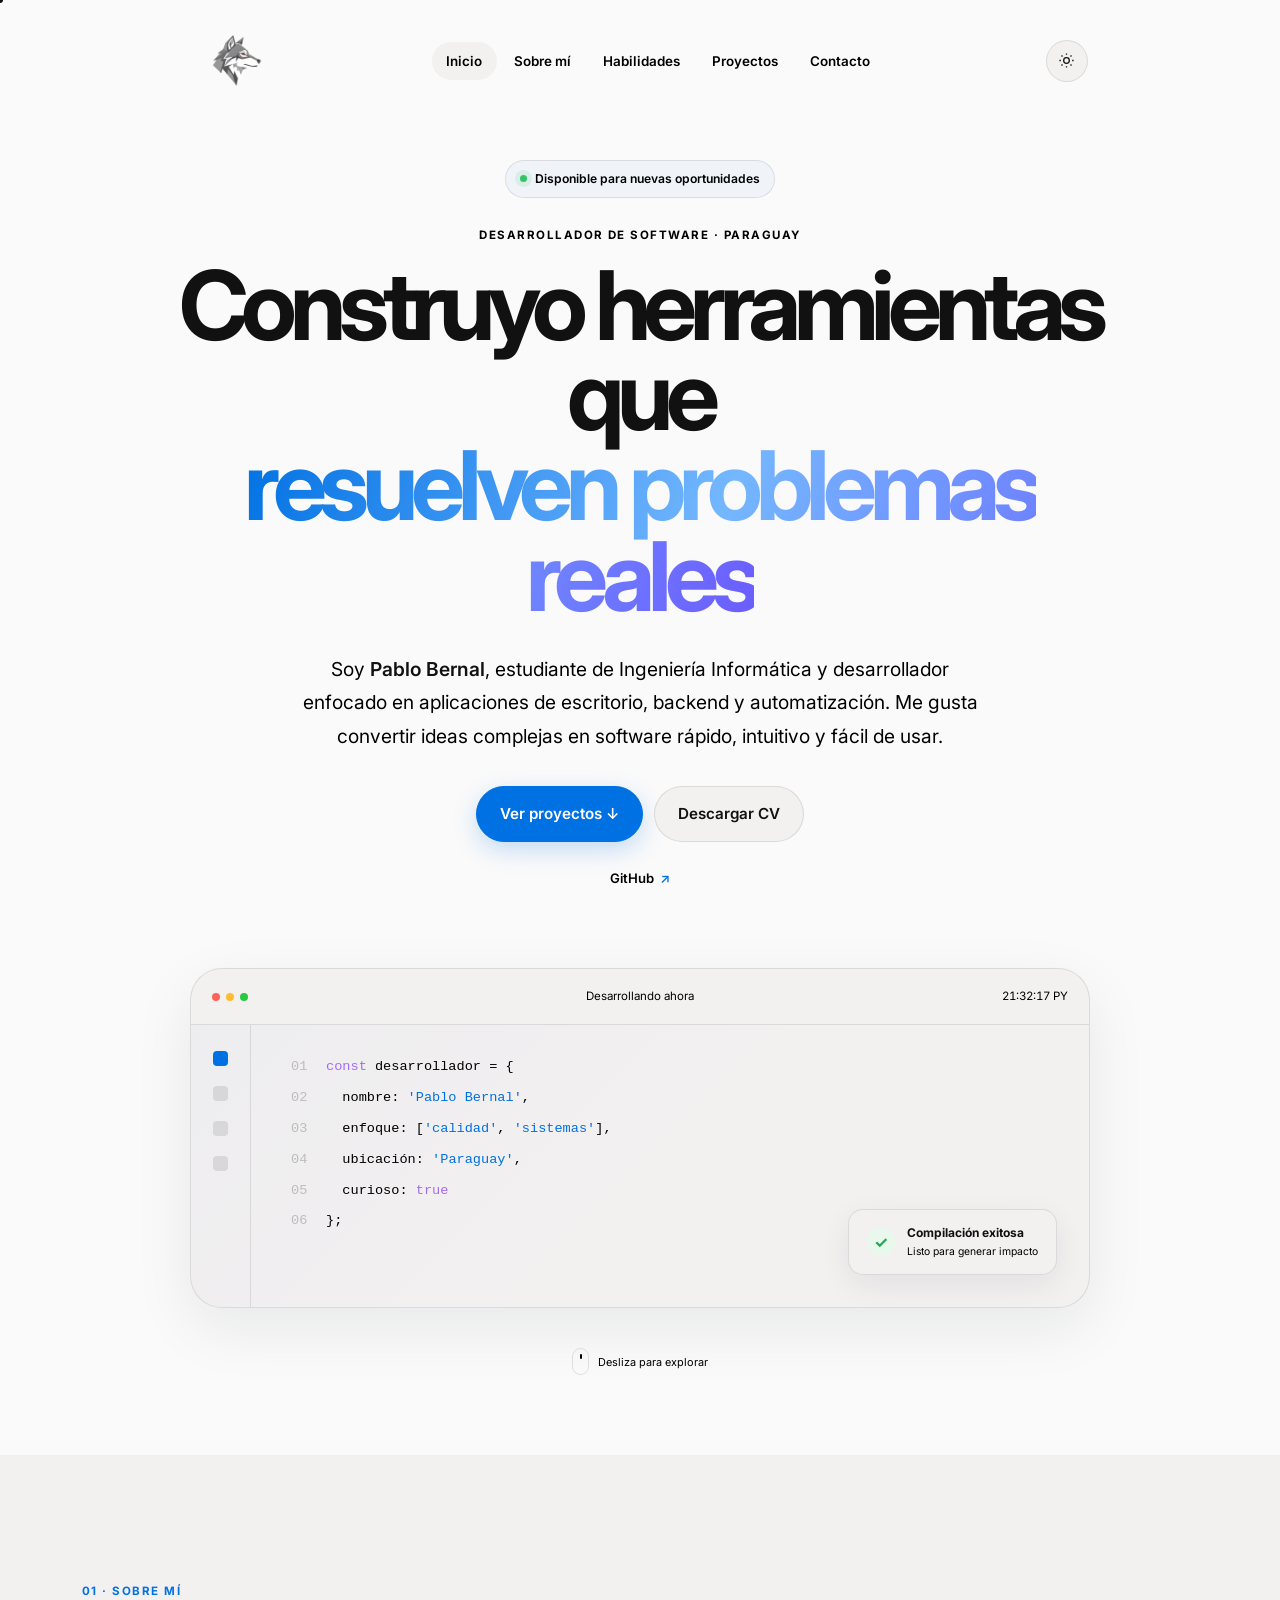
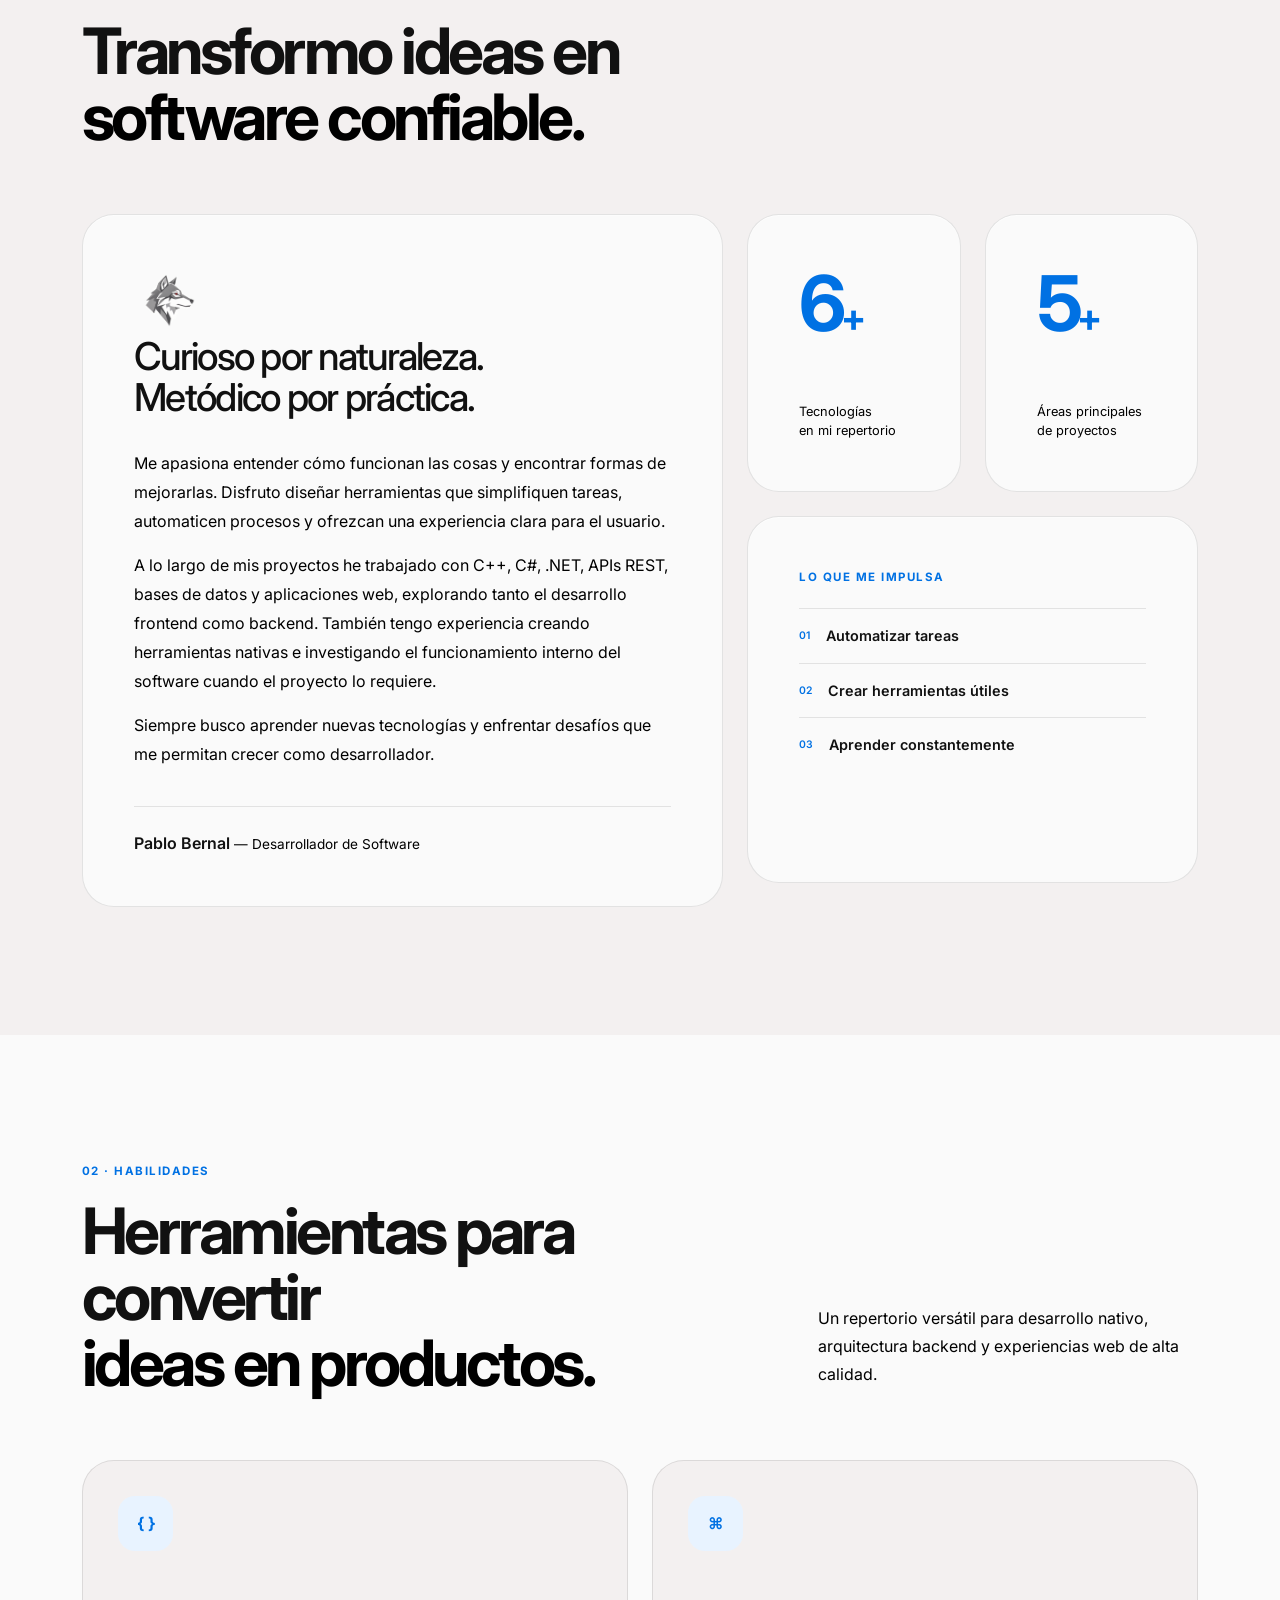
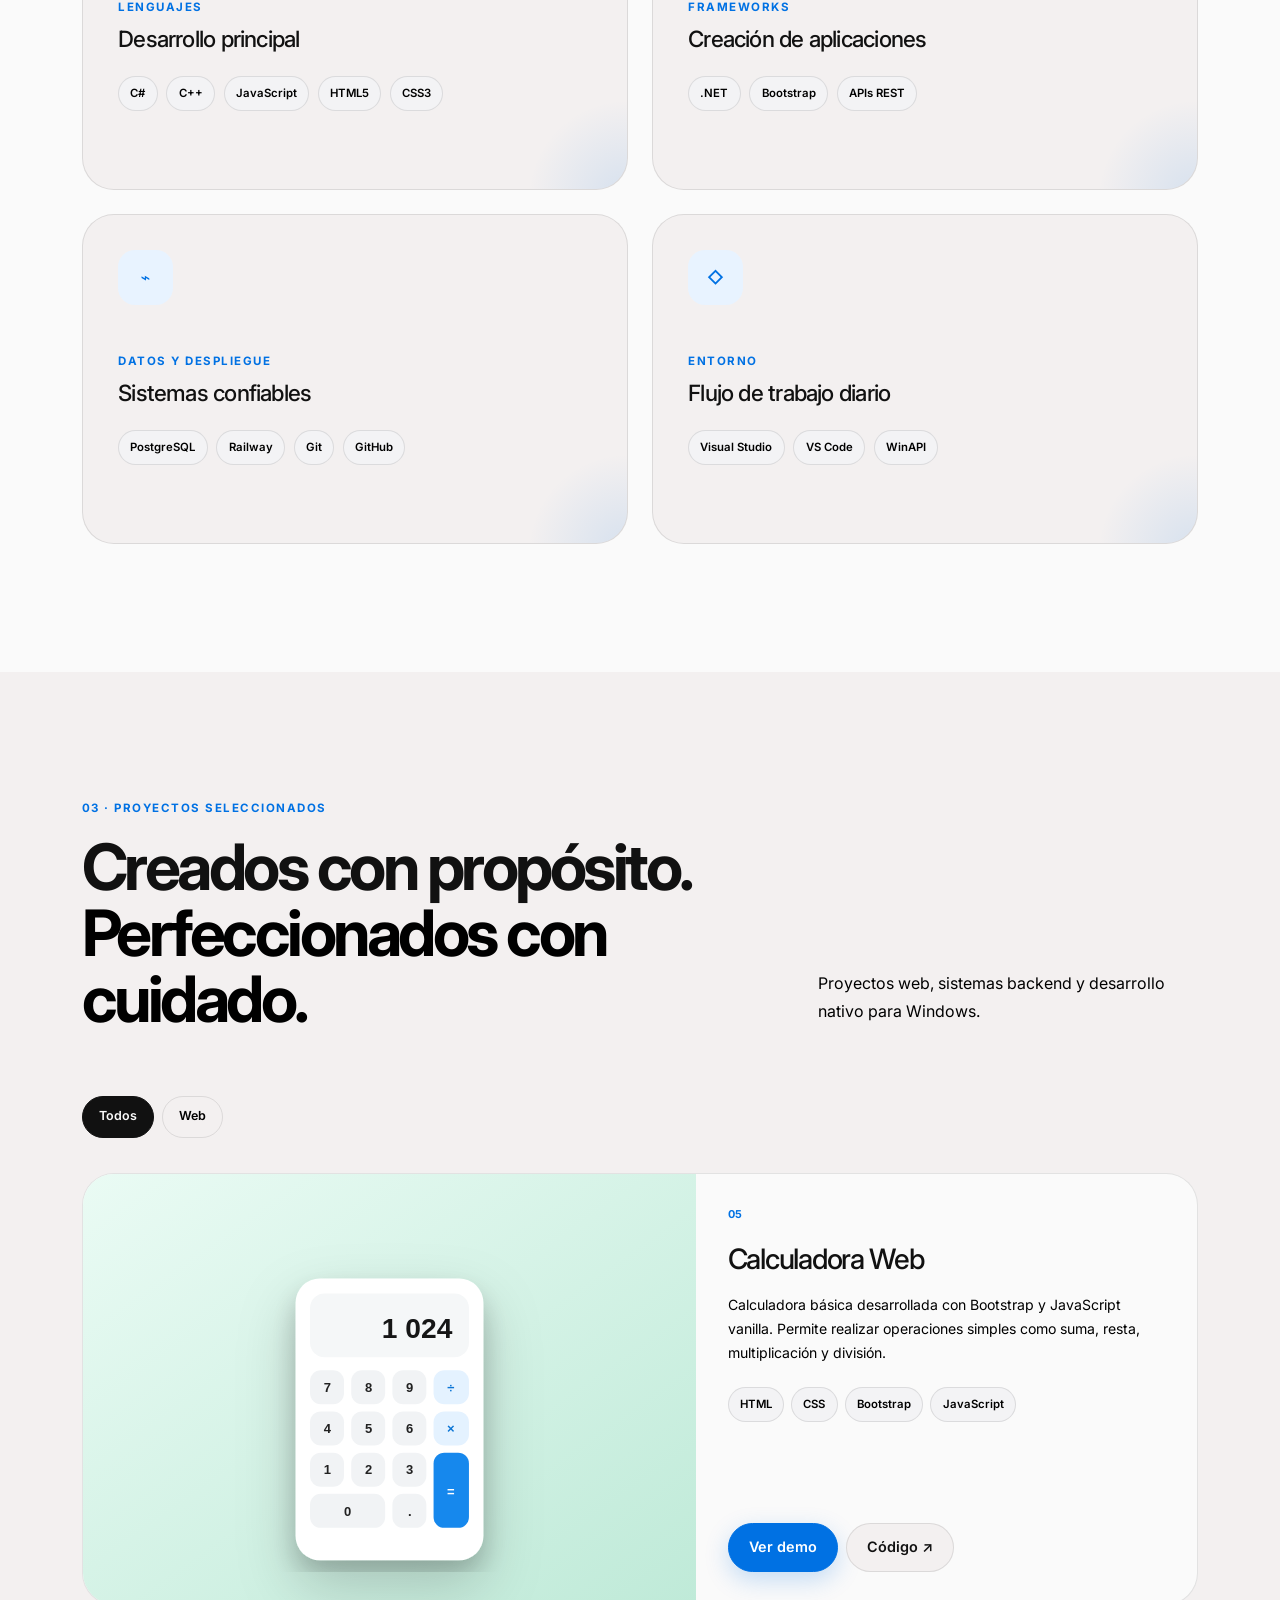
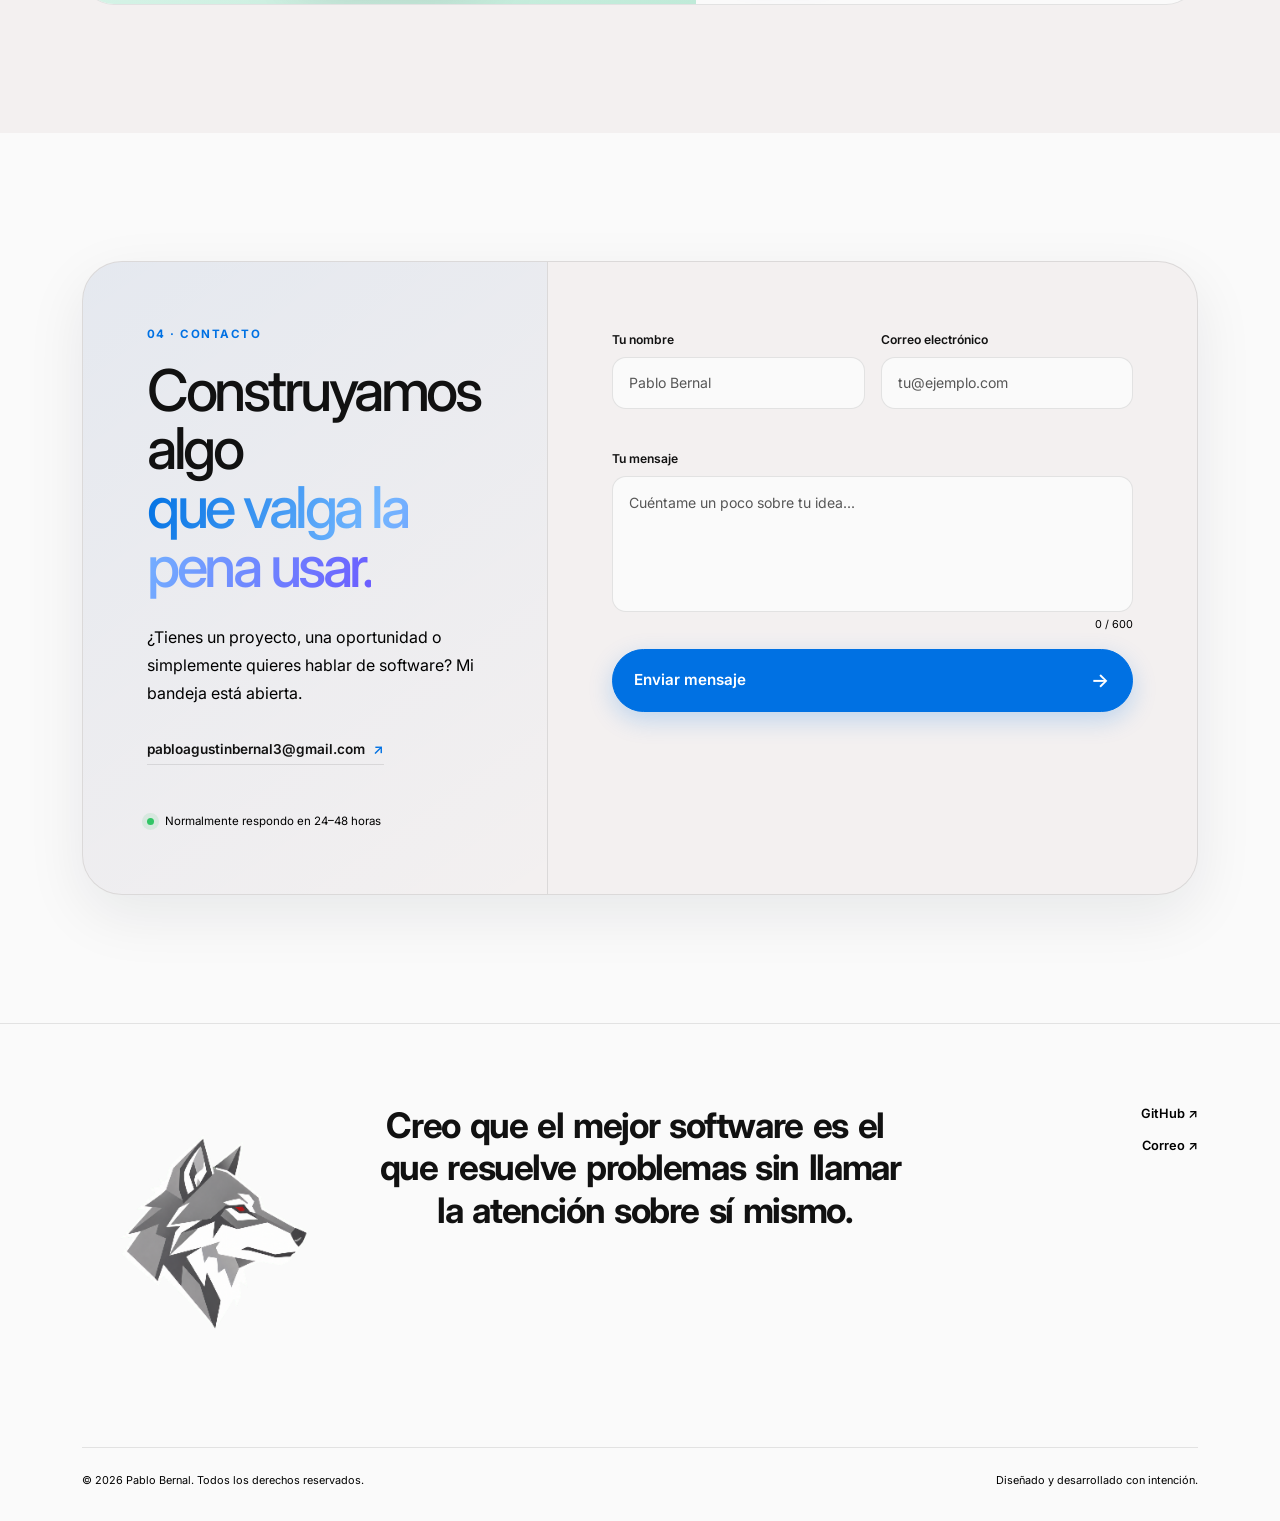
==== commit f427424a: "fix some cursor bugs" ====
--- a/index.html
+++ b/index.html
@@ -132,12 +132,12 @@
     <section class="section projects" id="projects" aria-labelledby="projects-title">
       <div class="container">
         <div class="section-heading section-heading-split reveal"><div><p class="eyebrow">03 · Proyectos seleccionados</p><h2 id="projects-title">Creados con propósito.<br><span class="text-muted-custom">Perfeccionados con cuidado.</span></h2></div><p>Proyectos web, sistemas backend y desarrollo nativo para Windows.</p></div>
-        <div class="project-filters reveal" role="group" aria-label="Filtrar proyectos"><button class="filter-btn active" data-filter="all">Todos</button><button class="filter-btn" data-filter="web">Web</button><button class="filter-btn" data-filter="backend">Backend</button><button class="filter-btn" data-filter="desktop">Escritorio</button></div>
+         <div class="project-filters reveal" role="group" aria-label="Filtrar proyectos"><button class="filter-btn active" data-filter="all">Todos</button><button class="filter-btn" data-filter="web">Web</button><!--<button class="filter-btn" data-filter="backend">Backend</button><button class="filter-btn" data-filter="desktop">Escritorio</button>--></div> 
         <div class="row g-4 project-grid">
-          <div class="col-lg-7 project-item reveal" data-category="web"><article class="project-card project-featured"><div class="project-image project-blue"><img src="assets/images/school-system.svg" alt="Interfaz del Sistema de Gestión Escolar" loading="lazy"></div><div class="project-content"><div><span class="project-number">01</span><h3>Sistema de Gestión Escolar</h3><p>Plataforma académica responsiva que reúne registros de estudiantes, cursos y administración diaria en una interfaz clara.</p><div class="tech-list"><span>HTML5</span><span>CSS3</span><span>JavaScript</span></div></div><div class="project-actions"><a href="https://www.figma.com/make/eIJCAXP1tcIhtgAiVK5h4w/Sistema-de-Gesti%C3%B3n-Escolar?code-node-id=0-9&p=f&fullscreen=1" class="btn btn-sm btn-primary magnetic">Ver demo</a></div></div></article></div>
+          <!-- <div class="col-lg-7 project-item reveal" data-category="web"><article class="project-card project-featured"><div class="project-image project-blue"><img src="assets/images/school-system.svg" alt="Interfaz del Sistema de Gestión Escolar" loading="lazy"></div><div class="project-content"><div><span class="project-number">01</span><h3>Sistema de Gestión Escolar</h3><p>Plataforma académica responsiva que reúne registros de estudiantes, cursos y administración diaria en una interfaz clara.</p><div class="tech-list"><span>HTML5</span><span>CSS3</span><span>JavaScript</span></div></div><div class="project-actions"><a href="https://www.figma.com/make/eIJCAXP1tcIhtgAiVK5h4w/Sistema-de-Gesti%C3%B3n-Escolar?code-node-id=0-9&p=f&fullscreen=1" class="btn btn-sm btn-primary magnetic">Ver demo</a></div></div></article></div>
           <div class="col-lg-5 project-item reveal" data-category="backend"><article class="project-card"><div class="project-image project-purple"><img src="assets/images/auth-system.svg" alt="Interfaz del Sistema de Autenticación" loading="lazy"></div><div class="project-content"><div><span class="project-number">02</span><h3>Sistema de Autenticación</h3><p>Plataforma segura de autenticación para escritorio con persistencia en PostgreSQL e integración mediante API REST.</p><div class="tech-list"><span>C#</span><span>.NET</span><span>PostgreSQL</span><span>C++</span></div></div></article></div>
           <div class="col-lg-5 project-item reveal" data-category="desktop"><article class="project-card"><div class="project-image project-warm"><img src="assets/images/desktop-app.svg" alt="Aplicación nativa de productividad" loading="lazy"></div><div class="project-content"><div><span class="project-number">03</span><h3>Aplicaciones de Escritorio</h3><p>Aplicaciones nativas para Windows y .NET, optimizadas para una interacción fluida y un uso cotidiano.</p><div class="tech-list"><span>C#</span><span>.NET</span></div></div></article></div>
-          <div class="col-lg-7 project-item reveal" data-category="desktop"><article class="project-card project-featured"><div class="project-image project-dark"><img src="assets/images/native-tools.svg" alt="Interfaz de una herramienta nativa en C++" loading="lazy"></div><div class="project-content"><div><span class="project-number">04</span><h3>Herramientas de Desarrollo Nativo</h3><p>Herramientas nativas en C++ que combinan ingeniería inversa, integración con la API de Windows e interfaces personalizadas para ampliar flujos de software de escritorio.</p><div class="tech-list"><span>C++</span><span>WinAPI</span><span>Ingeniería inversa</span><span>Interfaz nativa</span></div></div></article></div>
+          <div class="col-lg-7 project-item reveal" data-category="desktop"><article class="project-card project-featured"><div class="project-image project-dark"><img src="assets/images/native-tools.svg" alt="Interfaz de una herramienta nativa en C++" loading="lazy"></div><div class="project-content"><div><span class="project-number">04</span><h3>Herramientas de Desarrollo Nativo</h3><p>Herramientas nativas en C++ que combinan ingeniería inversa, integración con la API de Windows e interfaces personalizadas para ampliar flujos de software de escritorio.</p><div class="tech-list"><span>C++</span><span>WinAPI</span><span>Ingeniería inversa</span><span>Interfaz nativa</span></div></div></article></div> -->
           <div class="col-12 project-item reveal" data-category="web"><article class="project-card calculator-project"><div class="project-image project-green"><img src="assets/images/calculator.svg" alt="Vista previa de la Calculadora Web" loading="lazy"></div><div class="project-content"><div><span class="project-number">05</span><h3>Calculadora Web</h3><p>Calculadora básica desarrollada con Bootstrap y JavaScript vanilla. Permite realizar operaciones simples como suma, resta, multiplicación y división.</p><div class="tech-list"><span>HTML</span><span>CSS</span><span>Bootstrap</span><span>JavaScript</span></div></div><div class="project-actions"><a href="calculator.html" class="btn btn-sm btn-primary magnetic">Ver demo</a><a href="https://github.com/PabloDarkyy/simple-calculator" target="_blank" rel="noopener" class="btn btn-sm btn-ghost magnetic">Código ↗</a></div></div></article></div>
         </div>
       </div>
--- a/css/cursor.css
+++ b/css/cursor.css
@@ -5,7 +5,7 @@
     body.cursor-ready button,
     body.cursor-ready input,
     body.cursor-ready textarea {
-        cursor: none
+        cursor: none !important
     }
 
     .cursor-dot,
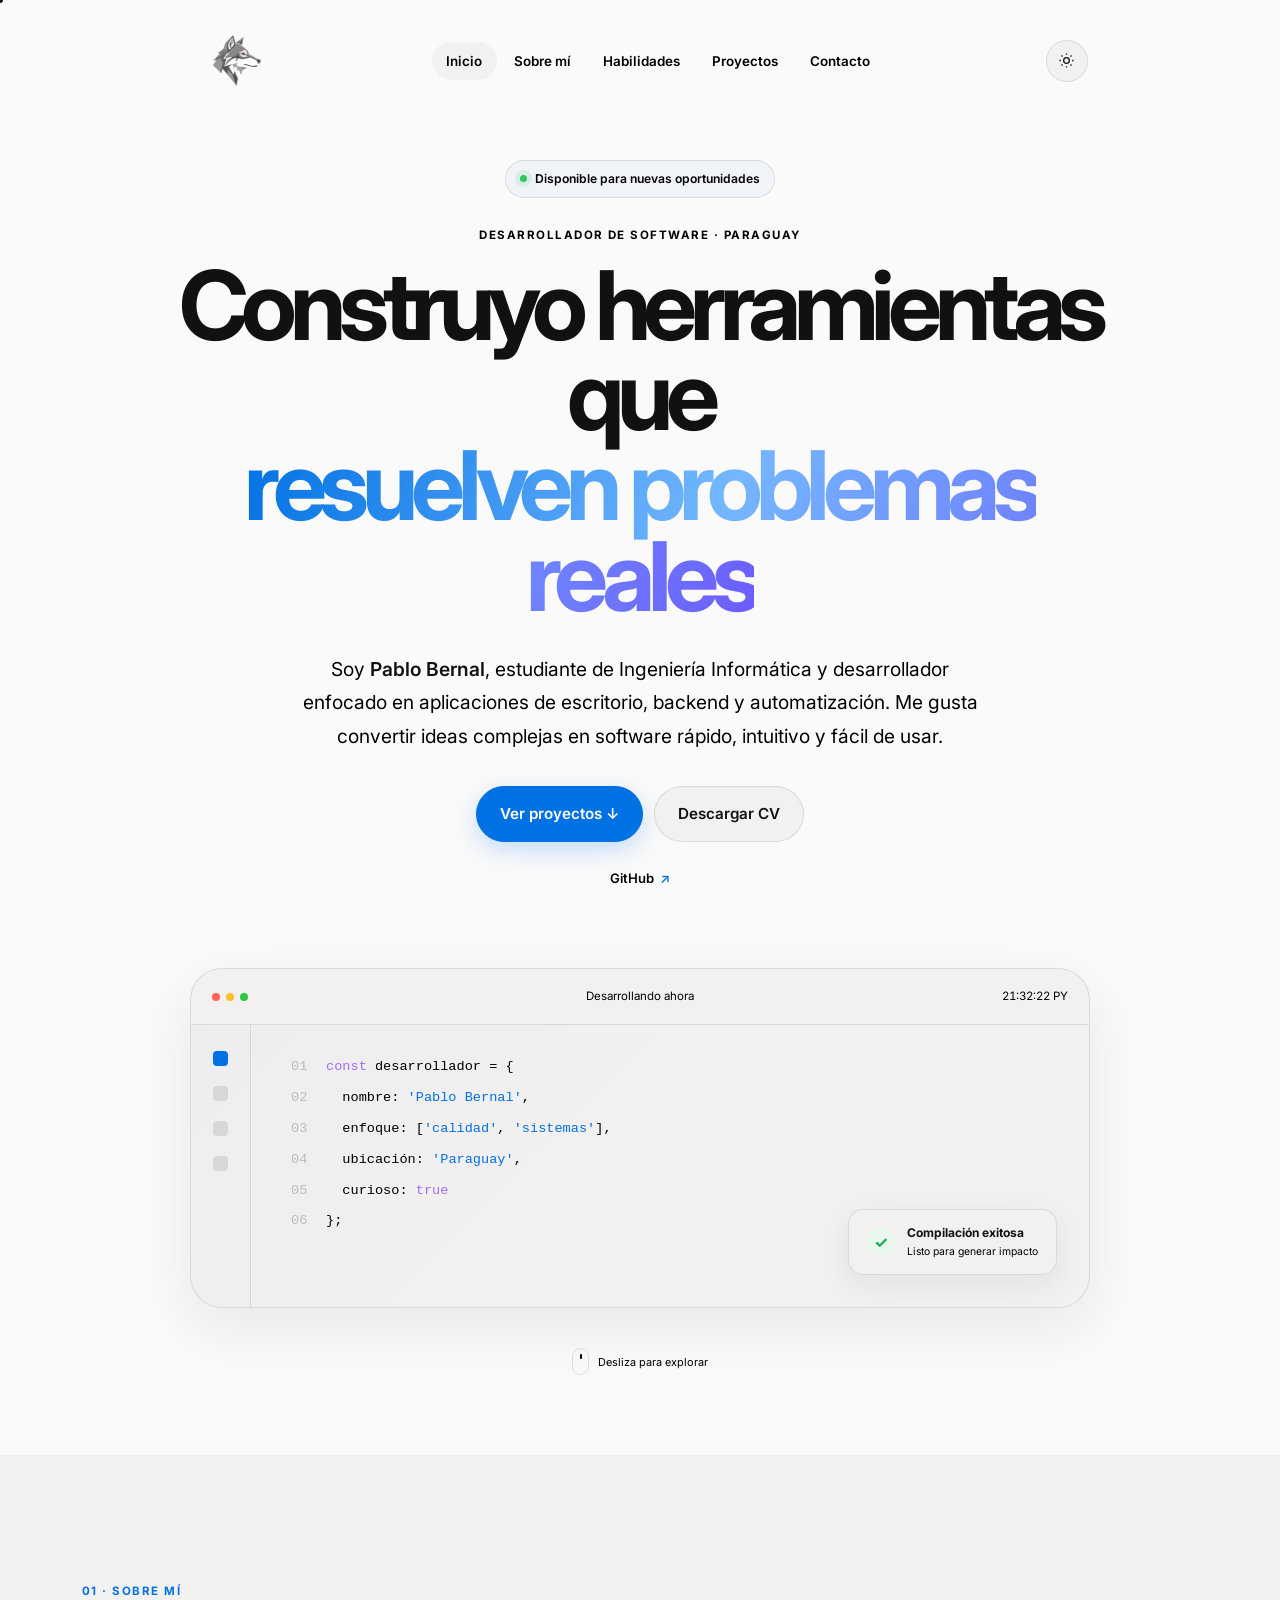
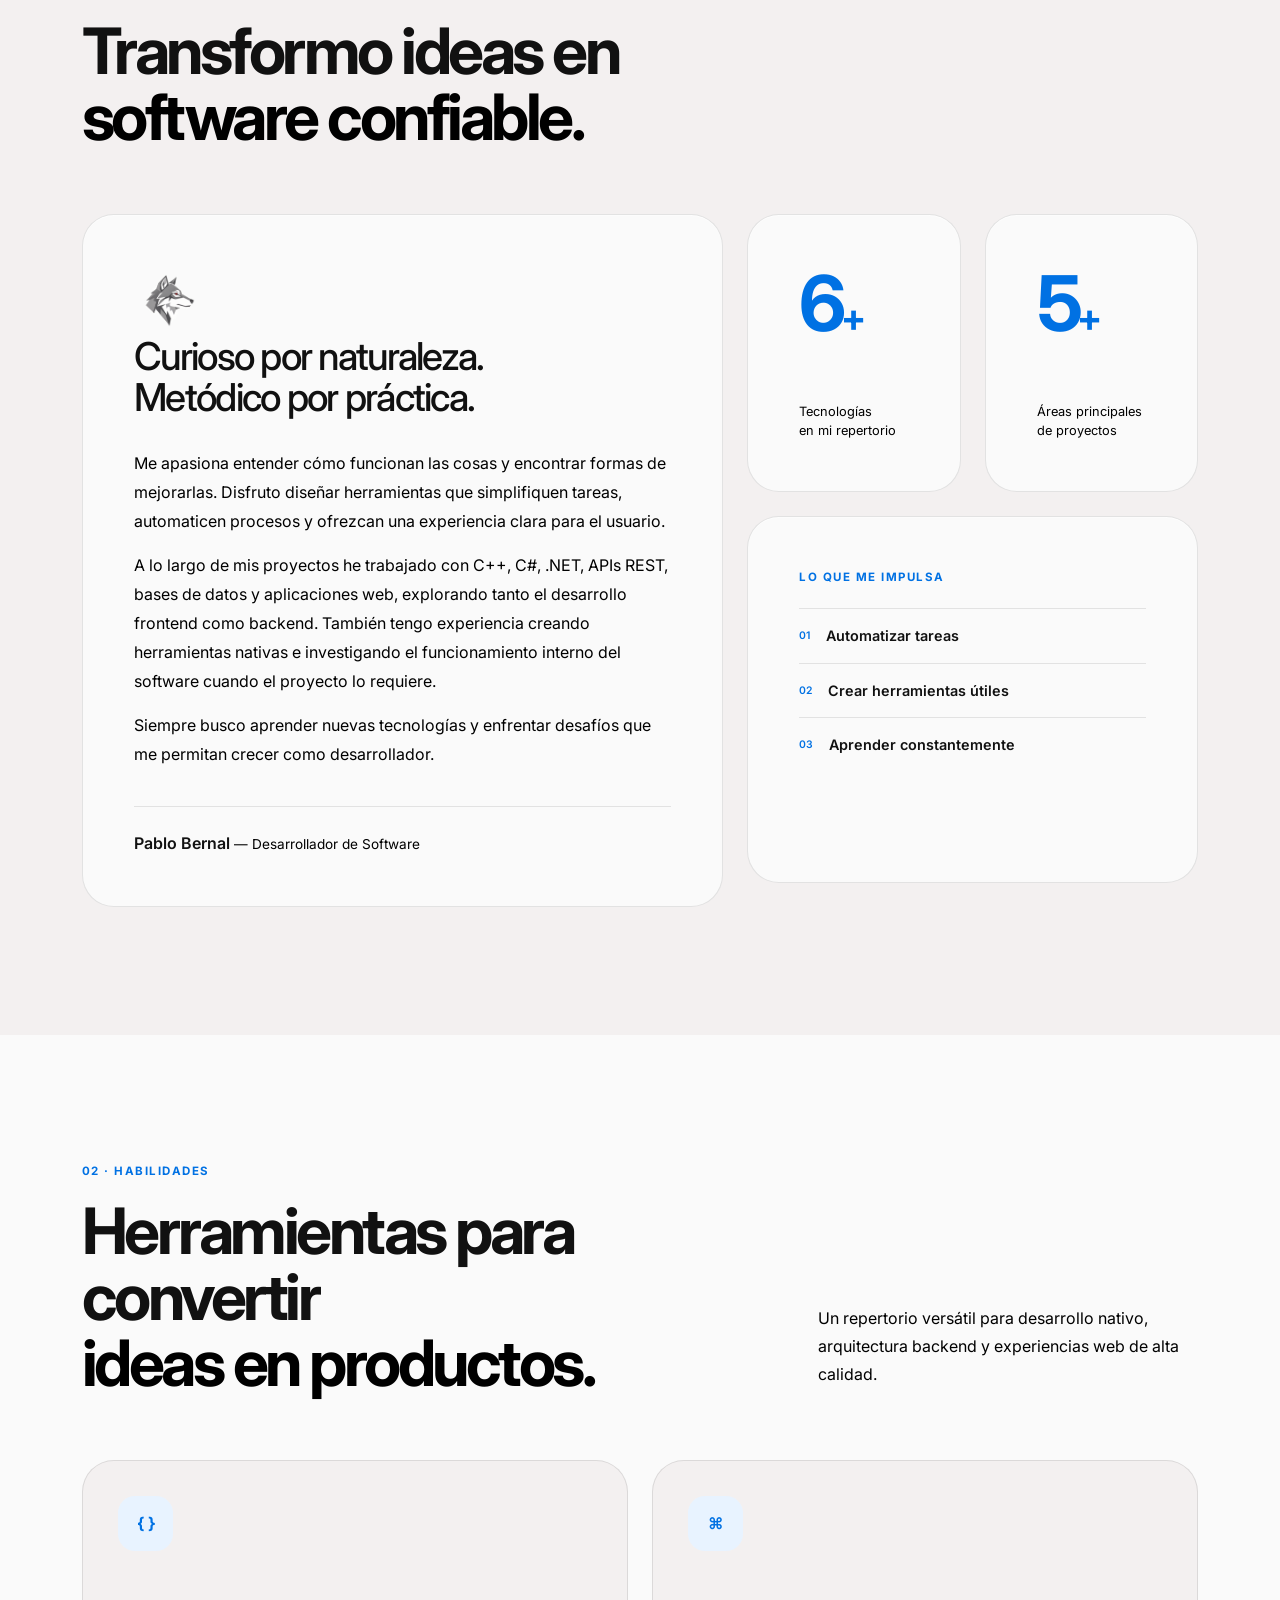
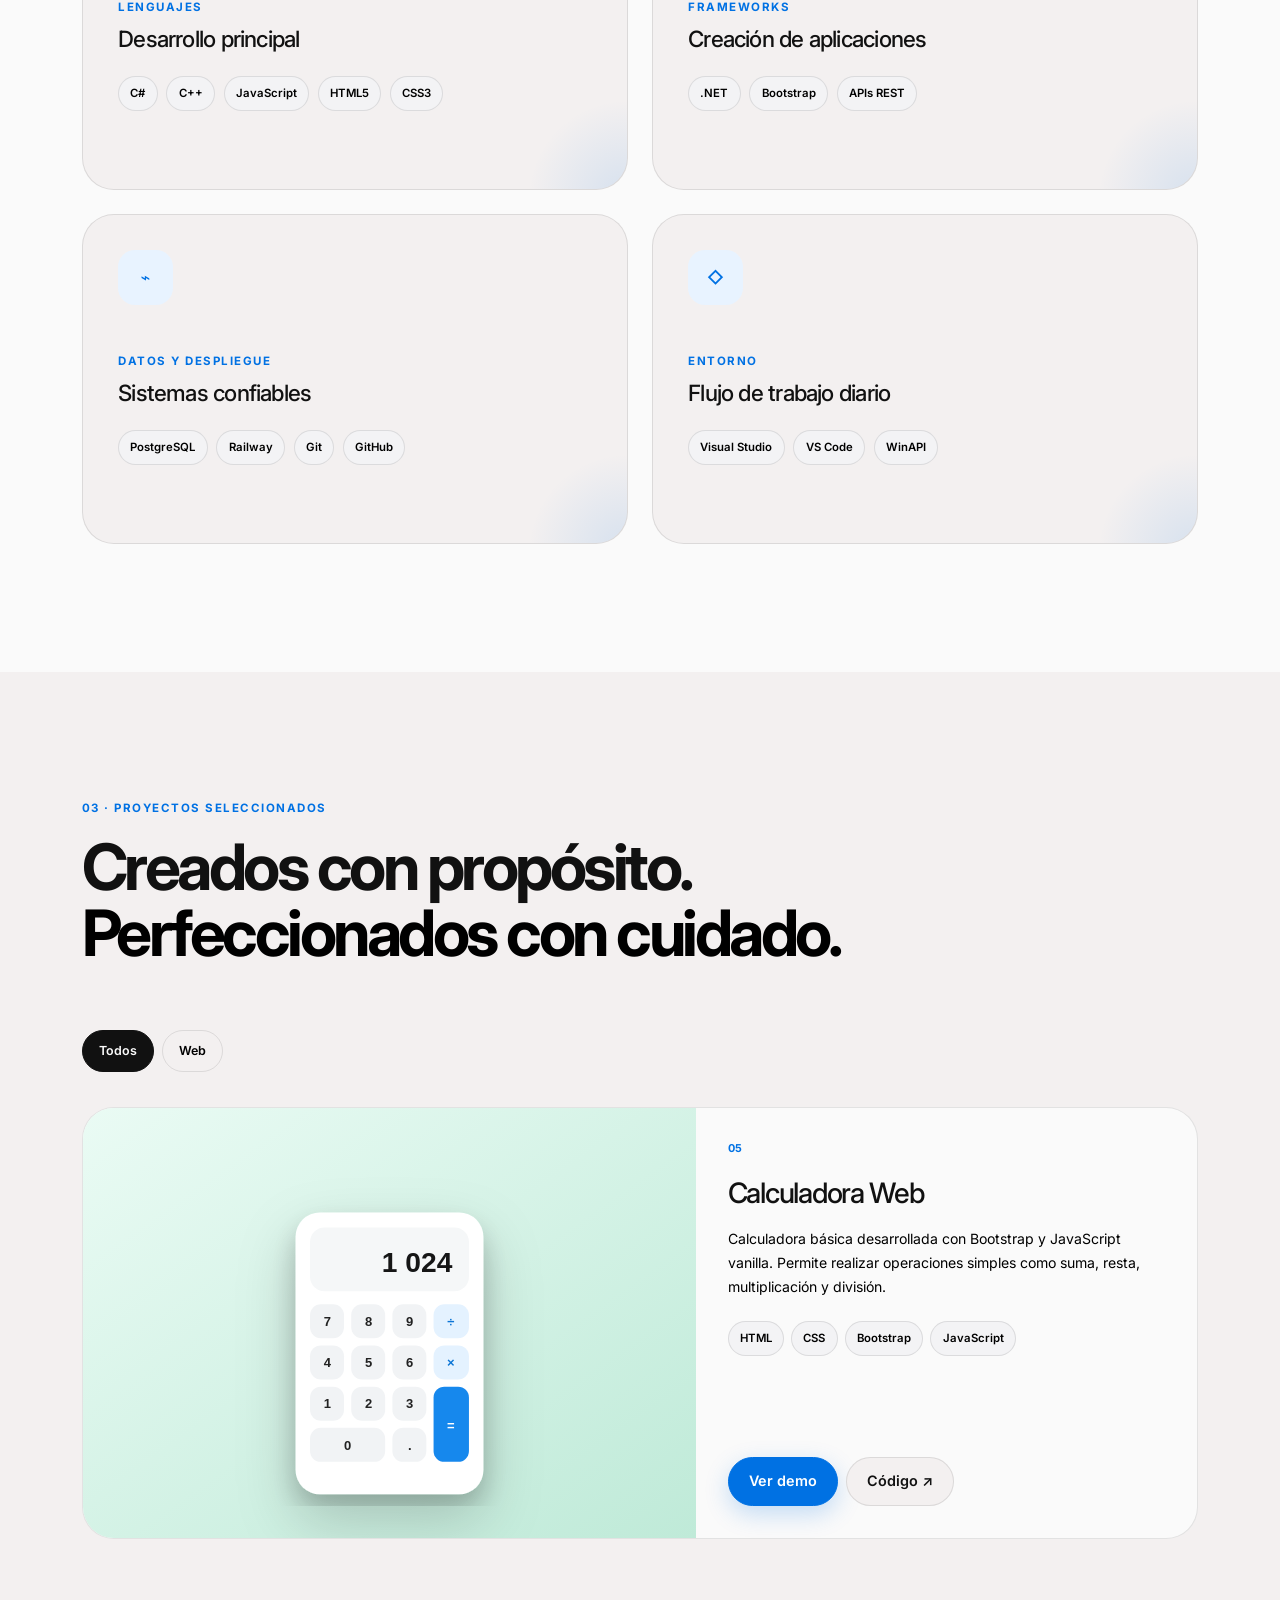
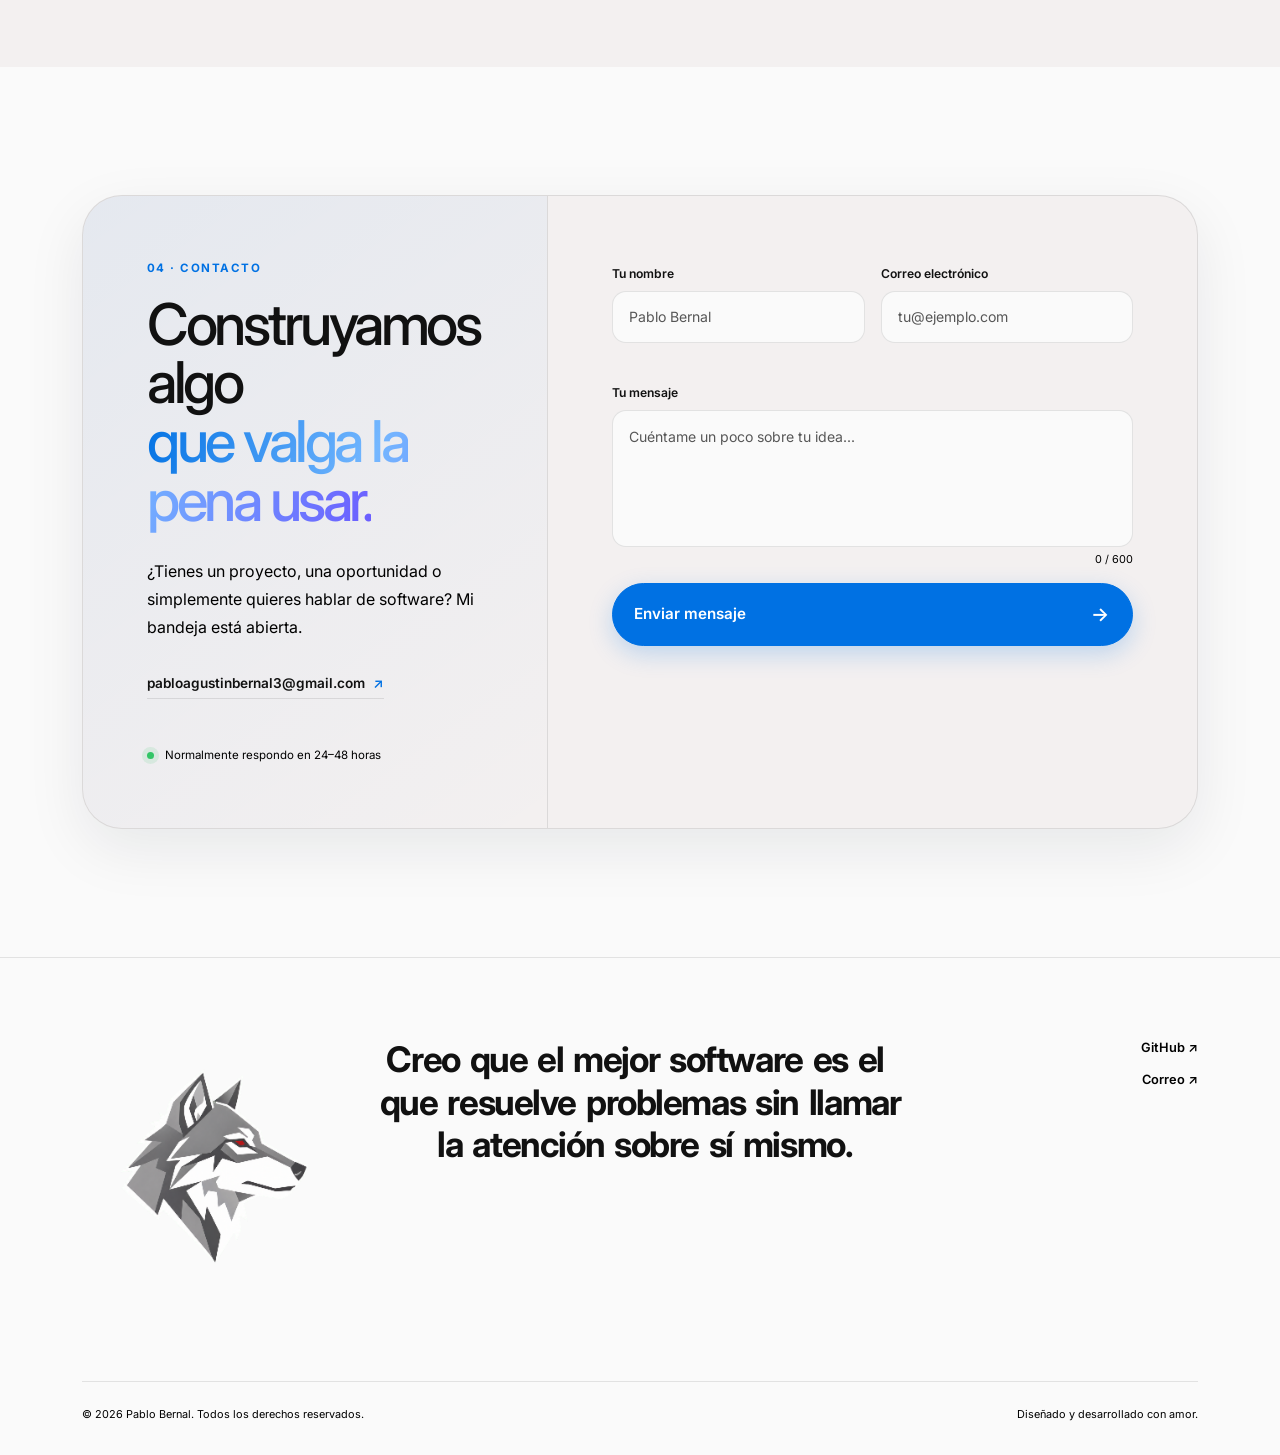
==== commit 1a818272: "visual changes" ====
--- a/index.html
+++ b/index.html
@@ -131,7 +131,7 @@
 
     <section class="section projects" id="projects" aria-labelledby="projects-title">
       <div class="container">
-        <div class="section-heading section-heading-split reveal"><div><p class="eyebrow">03 · Proyectos seleccionados</p><h2 id="projects-title">Creados con propósito.<br><span class="text-muted-custom">Perfeccionados con cuidado.</span></h2></div><p>Proyectos web, sistemas backend y desarrollo nativo para Windows.</p></div>
+        <div class="section-heading section-heading-split reveal"><div><p class="eyebrow">03 · Proyectos seleccionados</p><h2 id="projects-title">Creados con propósito.<br><span class="text-muted-custom">Perfeccionados con cuidado.</span></h2></div><!--<p>Proyectos web, sistemas backend y desarrollo nativo para Windows.</p>--></div>
          <div class="project-filters reveal" role="group" aria-label="Filtrar proyectos"><button class="filter-btn active" data-filter="all">Todos</button><button class="filter-btn" data-filter="web">Web</button><!--<button class="filter-btn" data-filter="backend">Backend</button><button class="filter-btn" data-filter="desktop">Escritorio</button>--></div> 
         <div class="row g-4 project-grid">
           <!-- <div class="col-lg-7 project-item reveal" data-category="web"><article class="project-card project-featured"><div class="project-image project-blue"><img src="assets/images/school-system.svg" alt="Interfaz del Sistema de Gestión Escolar" loading="lazy"></div><div class="project-content"><div><span class="project-number">01</span><h3>Sistema de Gestión Escolar</h3><p>Plataforma académica responsiva que reúne registros de estudiantes, cursos y administración diaria en una interfaz clara.</p><div class="tech-list"><span>HTML5</span><span>CSS3</span><span>JavaScript</span></div></div><div class="project-actions"><a href="https://www.figma.com/make/eIJCAXP1tcIhtgAiVK5h4w/Sistema-de-Gesti%C3%B3n-Escolar?code-node-id=0-9&p=f&fullscreen=1" class="btn btn-sm btn-primary magnetic">Ver demo</a></div></div></article></div>
@@ -170,7 +170,7 @@
 
     <div class="footer-bottom">
       <span>© <span id="currentYear"></span> Pablo Bernal. Todos los derechos reservados.</span>
-      <span>Diseñado y desarrollado con intención.</span>
+      <span>Diseñado y desarrollado con amor.</span>
     </div>
   </div>
 </footer>
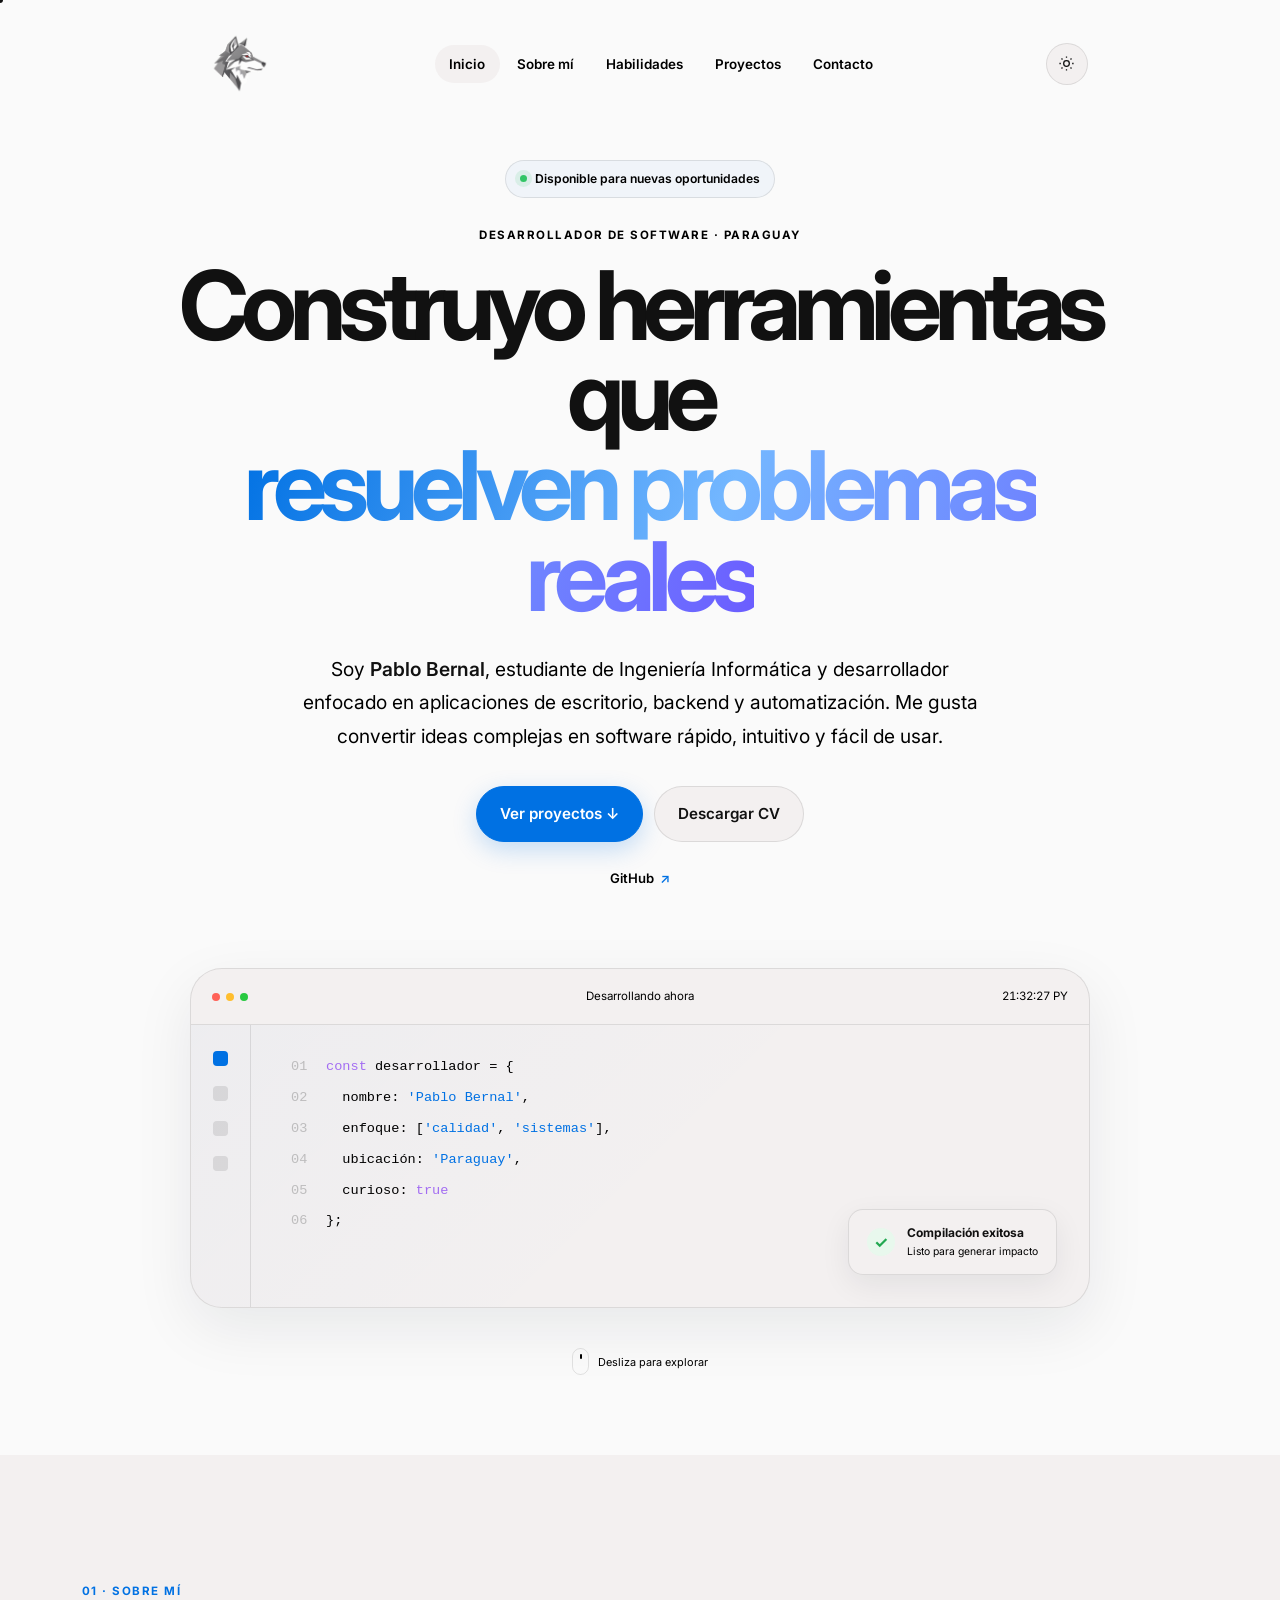
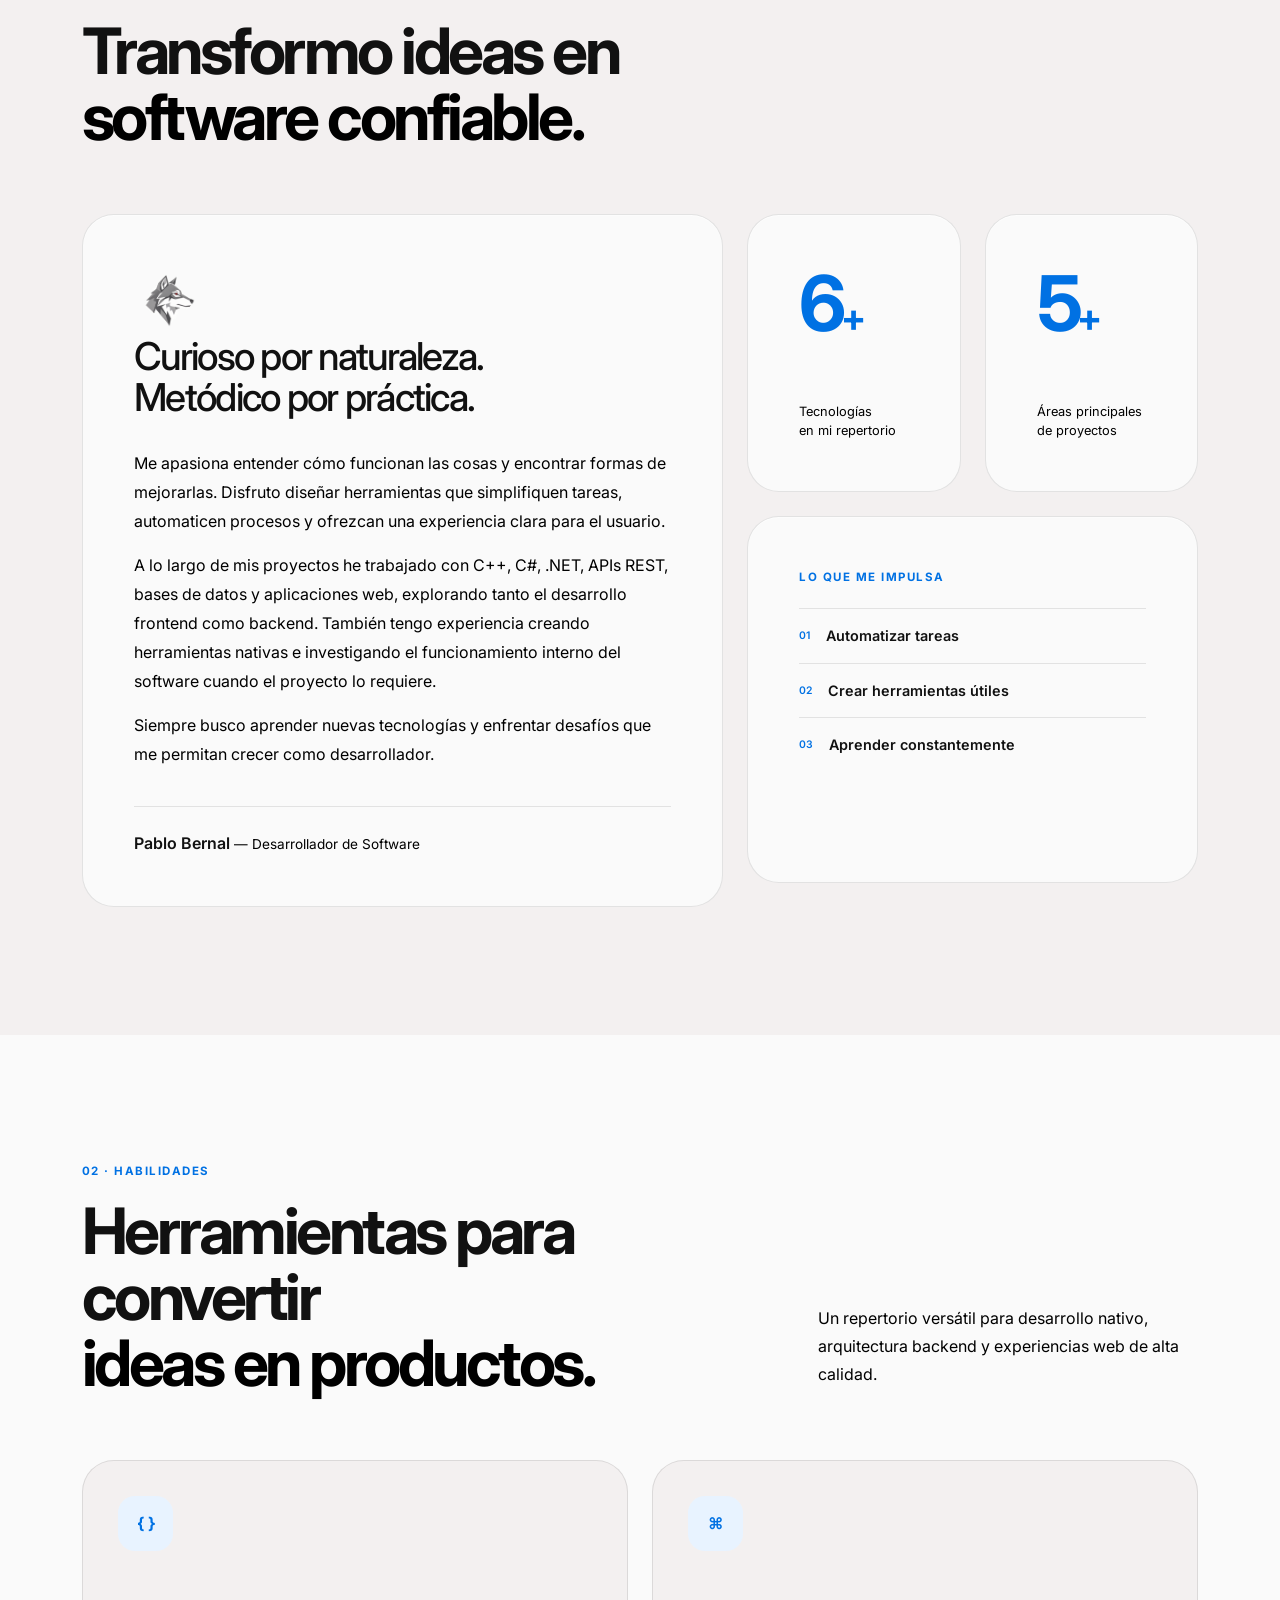
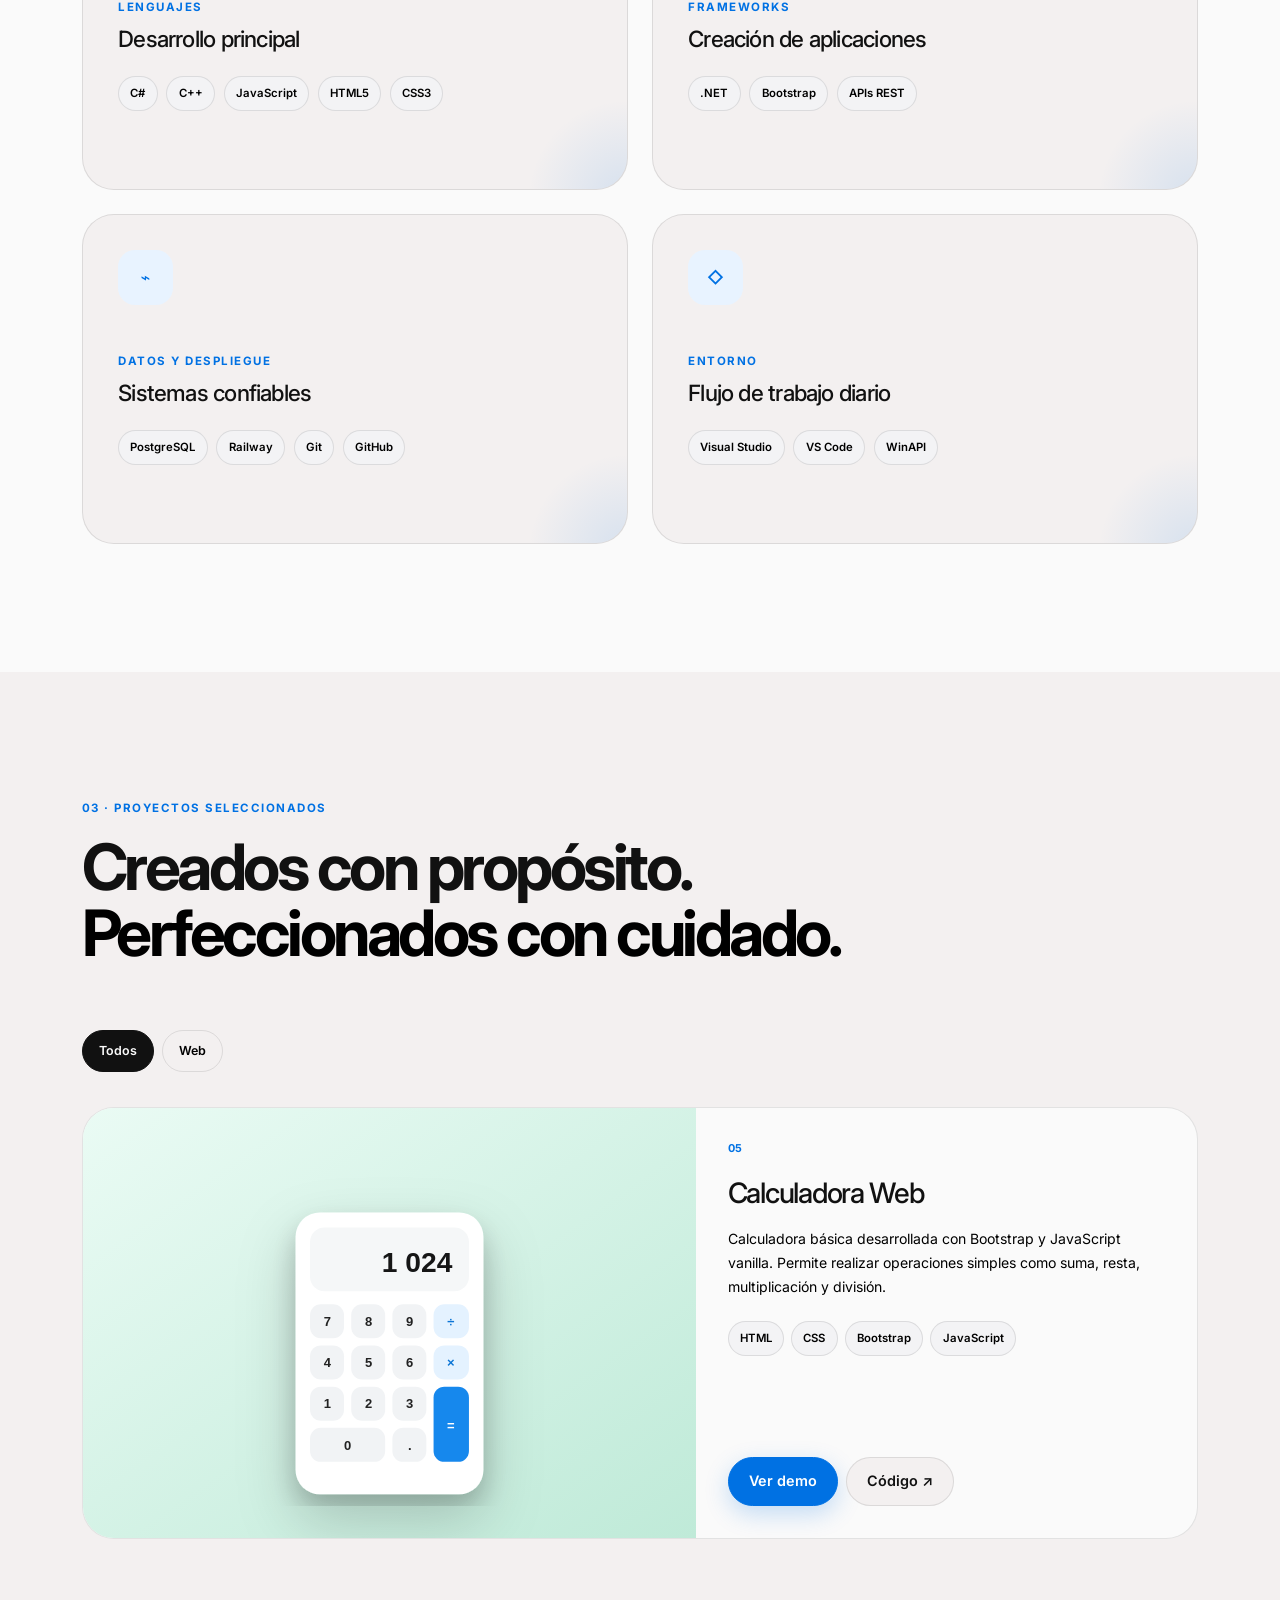
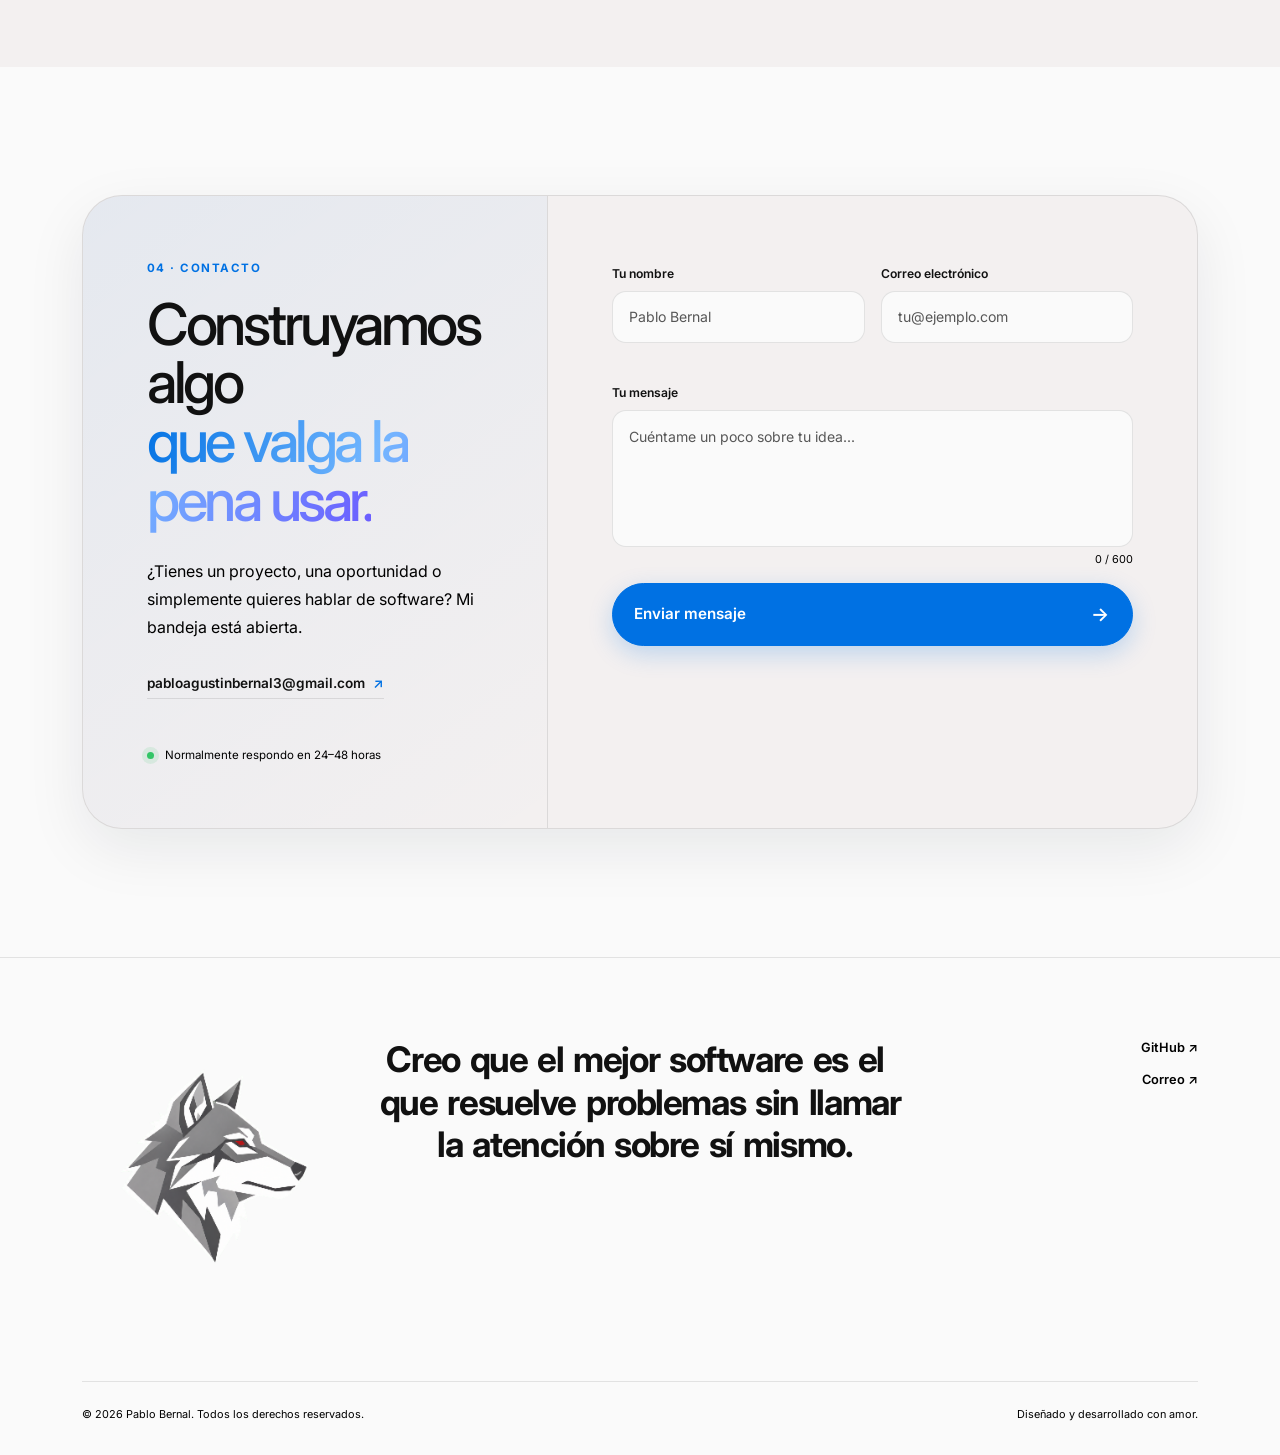
==== commit 58aec065: "new visual implements" ====
--- a/index.html
+++ b/index.html
@@ -43,7 +43,13 @@
       <div class="container nav-shell">
         <div class="loader-mark">
 
-        <img src="assets/wolfminimalism.png" alt="Pablo Bernal" class="loader-logo">
+        <a href="#home" class="navbar-logo-link magnetic" aria-label="Volver al inicio">
+          <img
+              src="assets/wolfminimalism.png"
+              alt="Pablo Bernal"
+              class="navbar-logo"
+          >
+        </a>
 
     </div>
 
--- a/css/navbar.css
+++ b/css/navbar.css
@@ -107,7 +107,33 @@
     filter:drop-shadow(0 0 15px rgba(255,255,255,.25));
 
 }
+.navbar-logo-link {
+    display: flex;
+    align-items: center;
+    justify-content: center;
+    flex-shrink: 0;
+}
 
+.navbar-logo {
+    width: 76px;
+    height: 76px;
+    object-fit: contain;
+
+    transition:
+        transform .25s ease,
+        filter .25s ease;
+
+   animation: logoBreathing 5s ease-in-out infinite;
+}
+
+.navbar-logo-link:hover .navbar-logo {
+    transform: scale(1.08);
+    filter: drop-shadow(0 0 12px rgba(89, 33, 187, 1));
+}
+
+.navbar-logo-link:active .navbar-logo {
+    transform: scale(.95);
+}
 @keyframes logoPulse{
 
     0%{
@@ -131,4 +157,25 @@
 
     }
 
+}
+@keyframes logoBreathing {
+
+    0% {
+        transform: scale(.9);
+        opacity:.6;
+        filter: drop-shadow(0 0 0 rgba(124,58,237,.15));
+    }
+
+    50% {
+        transform: scale(1);
+        opacity:1;
+        filter: drop-shadow(0 0 12px rgb(110, 40, 231));
+    }
+
+    100% {
+        transform: scale(.9);
+        opacity:.6;
+        filter: drop-shadow(0 0 0 rgba(124,58,237,.15));
+    }
+
 }
